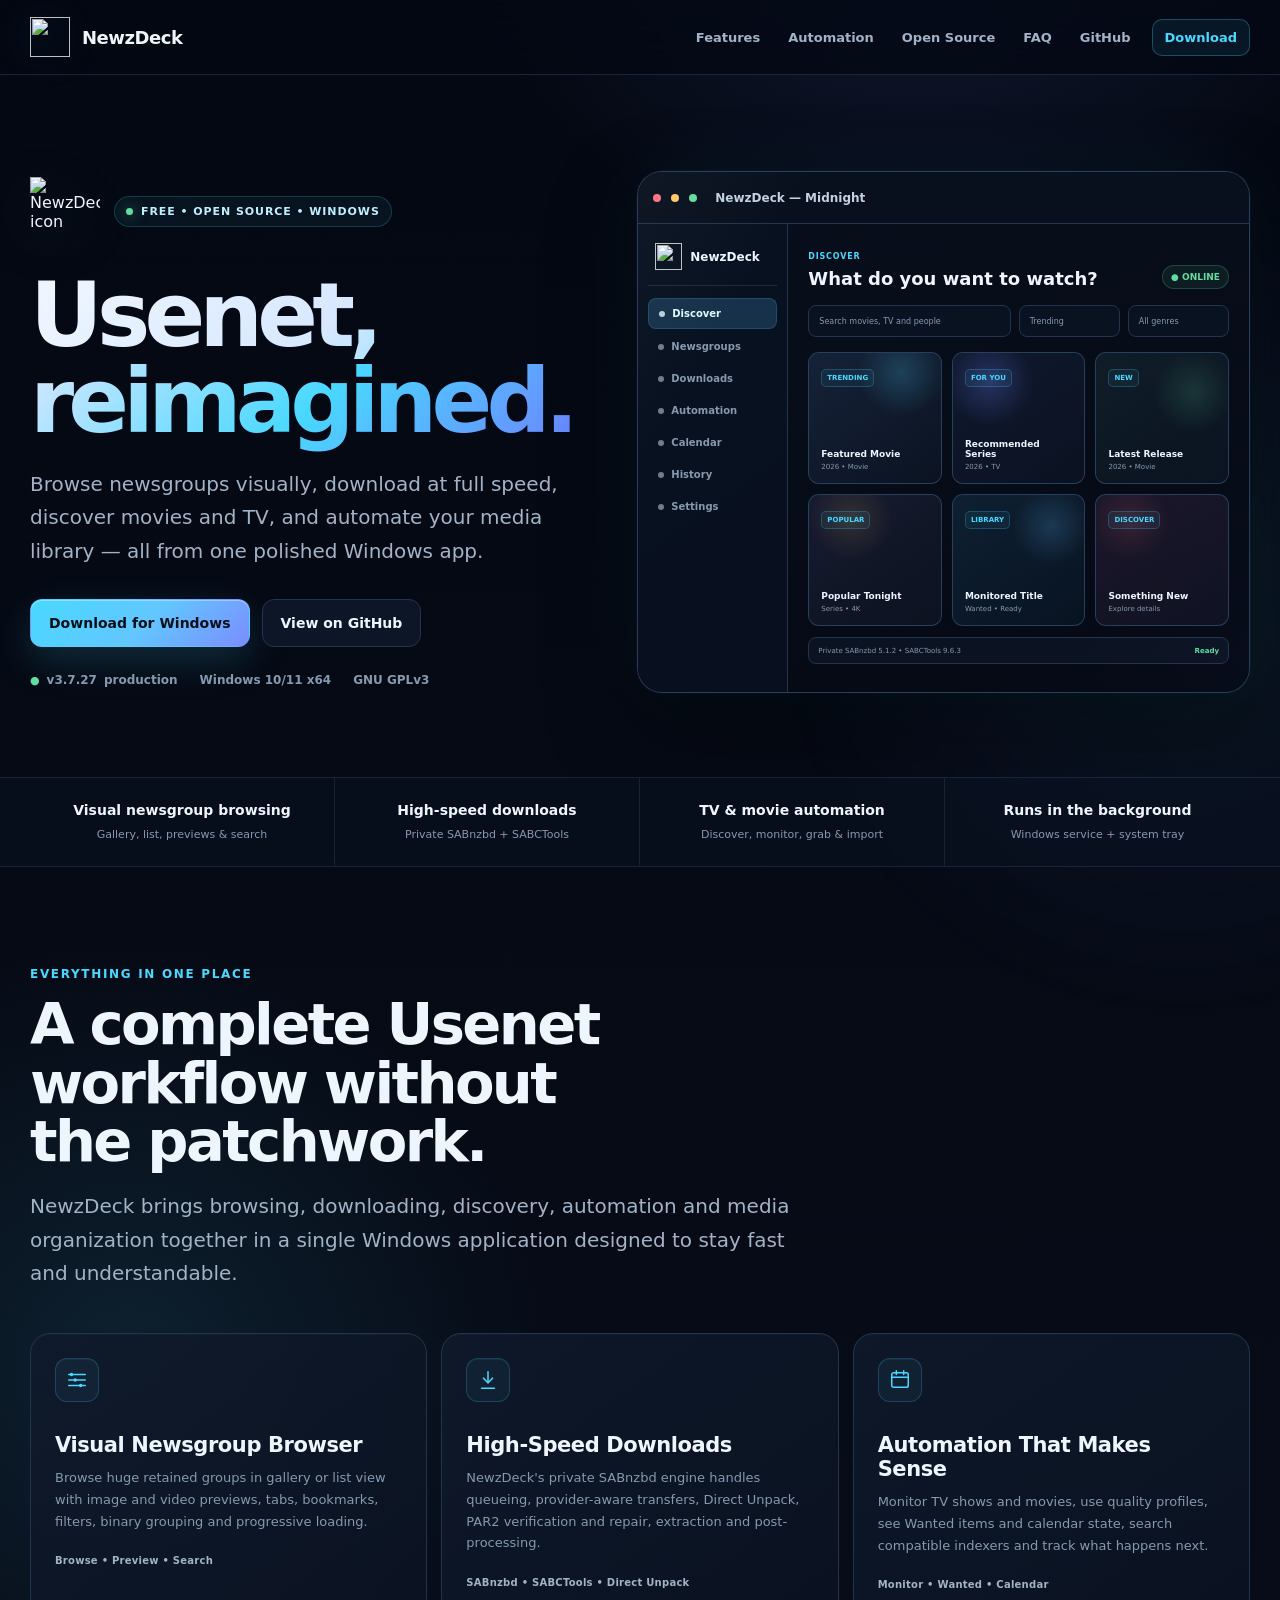
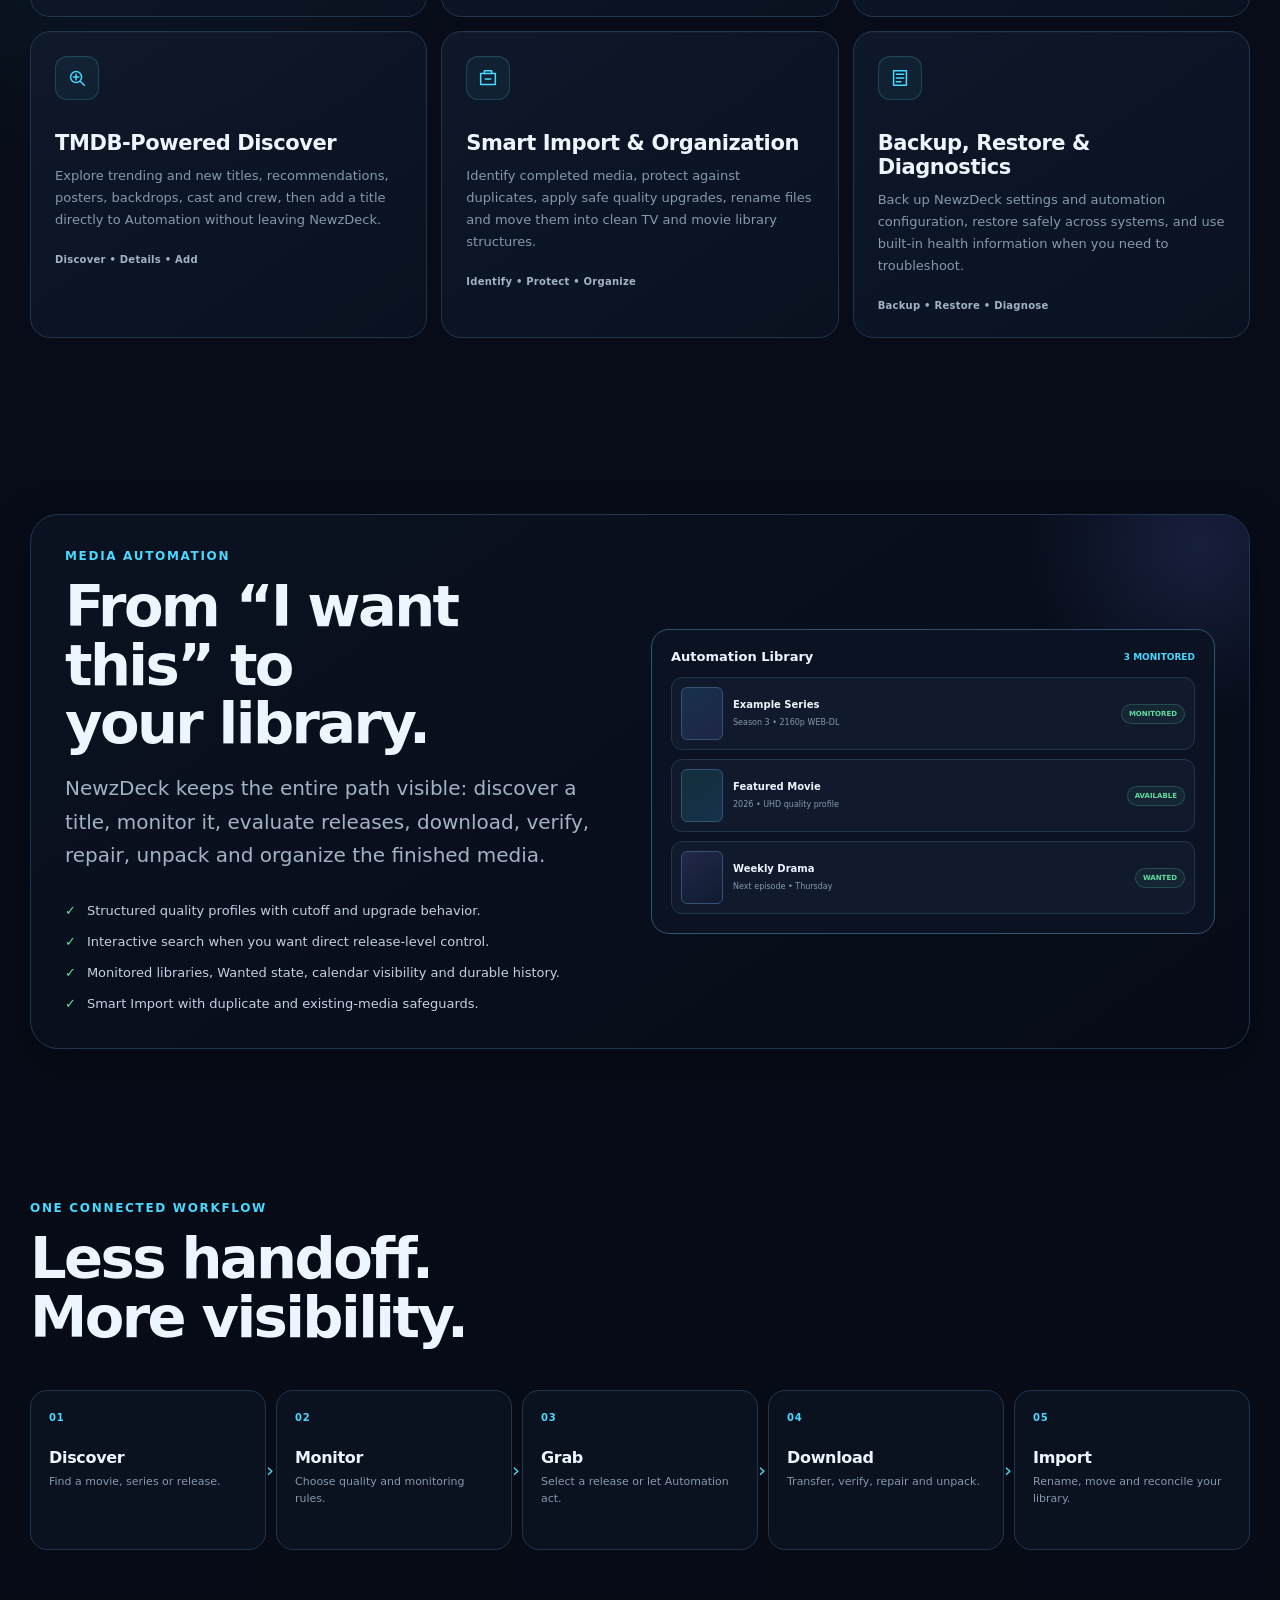
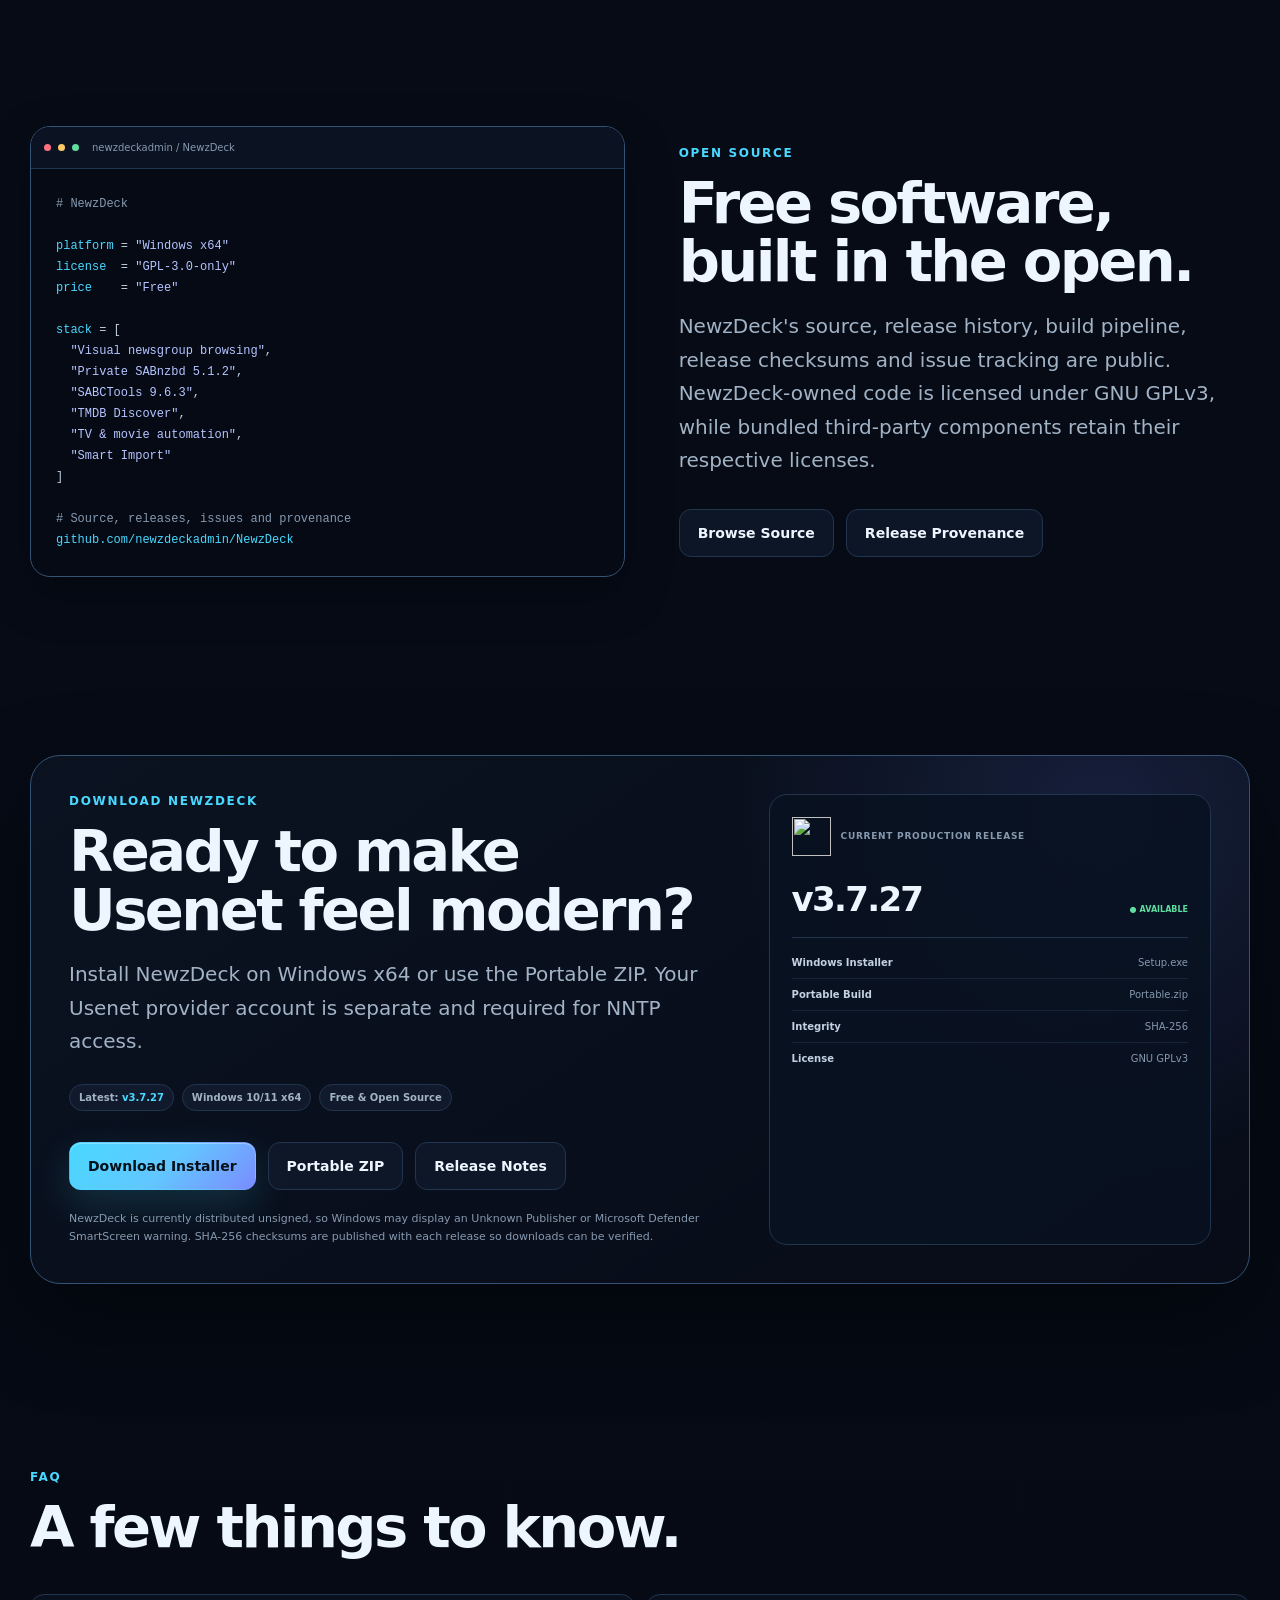
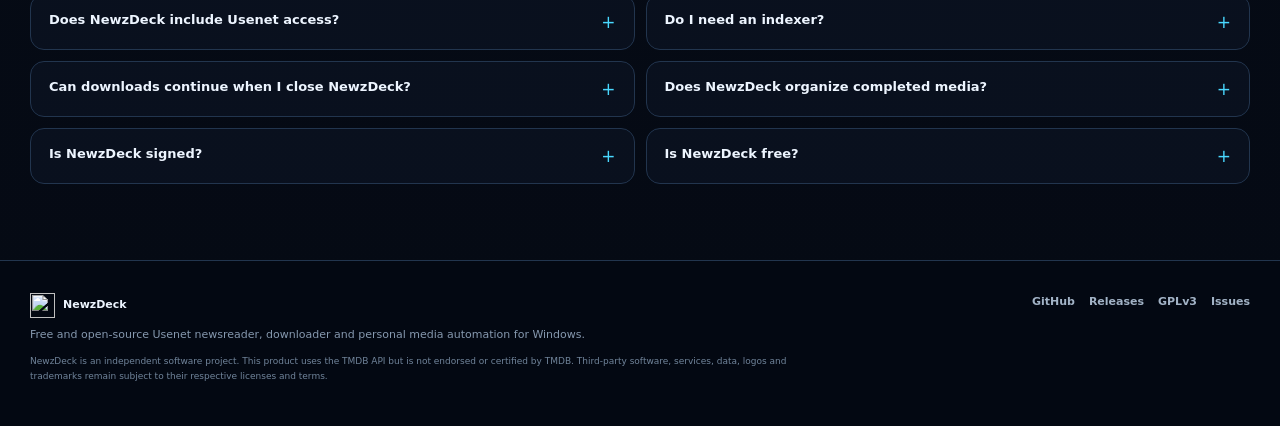
==== index.html @ b41715ae "Release NewzDeck v3.7.27 - Downloads Live Status Reliability & Responsiveness" ====
<!doctype html>
<html lang="en">
<head>
  <meta charset="utf-8" />
  <meta name="viewport" content="width=device-width, initial-scale=1" />
  <meta name="description" content="NewzDeck is a modern, free and open-source Windows Usenet newsreader, downloader and personal media automation app." />
  <meta name="theme-color" content="#070c18" />
  <meta property="og:title" content="NewzDeck — Usenet, Reimagined" />
  <meta property="og:description" content="Browse, download, discover and automate from one polished Windows app." />
  <meta property="og:type" content="website" />
  <meta property="og:url" content="https://www.newzdeck.com/" />
  <meta property="og:image" content="https://www.newzdeck.com/assets/NewzDeck.png" />
  <meta name="twitter:card" content="summary" />
  <link rel="icon" href="https://raw.githubusercontent.com/newzdeckadmin/NewzDeck/main/assets/NewzDeck.png" type="image/png" />
  <link rel="apple-touch-icon" href="https://raw.githubusercontent.com/newzdeckadmin/NewzDeck/main/assets/NewzDeck.png" />
  <title>NewzDeck — Usenet, Reimagined</title>

  <script type="application/ld+json">
  {
    "@context": "https://schema.org",
    "@type": "SoftwareApplication",
    "name": "NewzDeck",
    "applicationCategory": "MultimediaApplication",
    "operatingSystem": "Windows 10, Windows 11",
    "description": "Free and open-source Windows Usenet newsreader, downloader and personal media automation application.",
    "url": "https://www.newzdeck.com/",
    "downloadUrl": "https://github.com/newzdeckadmin/NewzDeck/releases/latest",
    "license": "https://github.com/newzdeckadmin/NewzDeck/blob/main/LICENSE",
    "offers": {"@type": "Offer", "price": "0", "priceCurrency": "USD"}
  }
  </script>

  <style>
    :root {
      /* Exact NewzDeck Midnight theme tokens */
      --bg-deep: #040812;
      --bg: #070c18;
      --surface: #0b1322;
      --surface-2: #101a2c;
      --surface-3: #162238;
      --input: #091220;
      --hover: #13253a;
      --active: #17314b;
      --border: #22354e;
      --border-strong: #345273;
      --text: #edf5ff;
      --text-2: #c3d1e2;
      --muted: #8699af;
      --muted-2: #a2b3c6;
      --accent: #49d8ff;
      --accent-2: #6d83ff;
      --accent-contrast: #04101a;
      --success: #60dda0;
      --warning: #ffc967;
      --danger: #ff7180;
      --info: #61b9ff;
      --overlay: #020611;
      --shadow: #000;
      --highlight: #fff;
      --max: 1220px;
      --radius-xl: 28px;
      --radius-lg: 20px;
      --radius-md: 14px;
      --shadow-lg: 0 34px 90px rgba(0,0,0,.42);
      --shadow-md: 0 18px 48px rgba(0,0,0,.28);
    }

    * { box-sizing: border-box; }
    html { scroll-behavior: smooth; color-scheme: dark; }
    body {
      margin: 0;
      min-height: 100vh;
      overflow-x: hidden;
      font-family: Inter, ui-sans-serif, system-ui, -apple-system, BlinkMacSystemFont, "Segoe UI", sans-serif;
      color: var(--text);
      background:
        radial-gradient(circle at 72% -4%, rgba(109,131,255,.18), transparent 31rem),
        radial-gradient(circle at 10% 26%, rgba(73,216,255,.10), transparent 26rem),
        linear-gradient(180deg, var(--bg-deep) 0%, var(--bg) 32%, #050a14 100%);
    }
    body::before {
      content: "";
      position: fixed;
      inset: 0;
      pointer-events: none;
      z-index: -2;
      opacity: .32;
      background-image:
        linear-gradient(rgba(109,131,255,.035) 1px, transparent 1px),
        linear-gradient(90deg, rgba(73,216,255,.03) 1px, transparent 1px);
      background-size: 64px 64px;
      mask-image: linear-gradient(to bottom, #000 0%, rgba(0,0,0,.8) 40%, transparent 92%);
    }
    body::after {
      content: "";
      position: fixed;
      width: 52rem;
      height: 52rem;
      right: -20rem;
      top: 12rem;
      border-radius: 50%;
      pointer-events: none;
      z-index: -1;
      background: radial-gradient(circle, rgba(73,216,255,.07), rgba(109,131,255,.03) 44%, transparent 70%);
      filter: blur(10px);
    }

    a { color: inherit; }
    button, a { -webkit-tap-highlight-color: transparent; }
    img { max-width: 100%; }
    .wrap { width: min(var(--max), calc(100% - 40px)); margin-inline: auto; }
    .muted { color: var(--muted); }
    .accent { color: var(--accent); }
    .section { padding: 100px 0; position: relative; }
    .section.compact { padding: 76px 0; }
    .section-kicker {
      color: var(--accent);
      font-size: 12px;
      font-weight: 900;
      letter-spacing: .14em;
      text-transform: uppercase;
      margin-bottom: 15px;
    }
    h1, h2, h3, p { margin-top: 0; }
    h1 {
      margin-bottom: 24px;
      font-size: clamp(52px, 7vw, 90px);
      line-height: .96;
      letter-spacing: -.065em;
      font-weight: 900;
      text-wrap: balance;
    }
    h2 {
      margin-bottom: 18px;
      max-width: 790px;
      font-size: clamp(34px, 4.5vw, 58px);
      line-height: 1.02;
      letter-spacing: -.045em;
      font-weight: 850;
      text-wrap: balance;
    }
    h3 { font-size: 21px; letter-spacing: -.02em; margin-bottom: 10px; }
    p { color: var(--text-2); line-height: 1.72; }
    .lead {
      max-width: 760px;
      color: var(--muted-2);
      font-size: clamp(17px, 2vw, 20px);
      line-height: 1.68;
    }

    .site-header {
      position: sticky;
      top: 0;
      z-index: 100;
      border-bottom: 1px solid rgba(52,82,115,.42);
      background: rgba(4,8,18,.78);
      backdrop-filter: blur(20px) saturate(135%);
    }
    .nav {
      height: 74px;
      display: flex;
      align-items: center;
      justify-content: space-between;
      gap: 22px;
    }
    .brand {
      display: inline-flex;
      align-items: center;
      gap: 12px;
      text-decoration: none;
      font-size: 18px;
      font-weight: 850;
      letter-spacing: -.025em;
    }
    .brand img {
      width: 40px;
      height: 40px;
      object-fit: contain;
      filter: drop-shadow(0 7px 18px rgba(73,216,255,.18));
    }
    .nav-links { display: flex; align-items: center; gap: 4px; }
    .nav-links a {
      color: var(--muted-2);
      text-decoration: none;
      font-size: 13px;
      font-weight: 720;
      padding: 10px 12px;
      border-radius: 10px;
      transition: .18s ease;
    }
    .nav-links a:hover { color: var(--text); background: var(--surface-2); }
    .nav-links .nav-cta {
      margin-left: 5px;
      color: var(--accent) !important;
      border: 1px solid rgba(73,216,255,.28);
      background: rgba(73,216,255,.07);
    }
    .nav-links .nav-cta:hover { background: rgba(73,216,255,.12); border-color: rgba(73,216,255,.46); }
    .menu-btn {
      display: none;
      width: 42px;
      height: 42px;
      border-radius: 11px;
      border: 1px solid var(--border);
      background: var(--surface);
      color: var(--text);
      font-size: 20px;
      cursor: pointer;
    }

    .hero { padding: 96px 0 84px; position: relative; overflow: hidden; }
    .hero-grid {
      display: grid;
      grid-template-columns: .94fr 1.06fr;
      gap: 64px;
      align-items: center;
    }
    .hero-copy { max-width: 650px; }
    .hero-brand-line {
      display: flex;
      align-items: center;
      gap: 14px;
      margin-bottom: 25px;
    }
    .hero-icon {
      width: 70px;
      height: 70px;
      object-fit: contain;
      filter: drop-shadow(0 16px 30px rgba(73,216,255,.18));
    }
    .eyebrow {
      display: inline-flex;
      align-items: center;
      gap: 8px;
      width: fit-content;
      padding: 8px 11px;
      border-radius: 999px;
      border: 1px solid rgba(73,216,255,.20);
      color: #bfefff;
      background: rgba(73,216,255,.055);
      font-size: 11px;
      font-weight: 900;
      letter-spacing: .085em;
      text-transform: uppercase;
    }
    .eyebrow i {
      width: 7px;
      height: 7px;
      border-radius: 50%;
      background: var(--success);
      box-shadow: 0 0 15px rgba(96,221,160,.75);
    }
    .gradient-text {
      background: linear-gradient(135deg, var(--text) 5%, #d8e8ff 36%, var(--accent) 69%, var(--accent-2) 100%);
      -webkit-background-clip: text;
      background-clip: text;
      color: transparent;
    }
    .hero .lead { max-width: 610px; }
    .hero-actions, .download-actions {
      display: flex;
      flex-wrap: wrap;
      gap: 12px;
      margin-top: 31px;
    }
    .btn {
      display: inline-flex;
      align-items: center;
      justify-content: center;
      min-height: 48px;
      padding: 0 18px;
      border-radius: 12px;
      text-decoration: none;
      font-size: 14px;
      font-weight: 800;
      border: 1px solid transparent;
      transition: transform .18s ease, border-color .18s ease, background .18s ease, box-shadow .18s ease;
    }
    .btn:hover { transform: translateY(-2px); }
    .btn-primary {
      color: var(--accent-contrast);
      background: linear-gradient(135deg, var(--accent), #62c7ff 52%, #7b8cff);
      box-shadow: 0 14px 38px rgba(73,216,255,.17), inset 0 1px rgba(255,255,255,.32);
    }
    .btn-primary:hover { box-shadow: 0 17px 44px rgba(73,216,255,.23); }
    .btn-secondary {
      color: var(--text);
      background: rgba(16,26,44,.78);
      border-color: var(--border);
    }
    .btn-secondary:hover { background: var(--hover); border-color: var(--border-strong); }
    .hero-meta {
      display: flex;
      flex-wrap: wrap;
      gap: 10px 22px;
      margin-top: 26px;
      color: var(--muted);
      font-size: 12px;
      font-weight: 700;
    }
    .hero-meta span { display: inline-flex; align-items: center; gap: 7px; }
    .hero-meta b { color: var(--success); font-size: 11px; }

    .app-shell {
      position: relative;
      min-height: 520px;
      border: 1px solid rgba(52,82,115,.72);
      border-radius: 25px;
      background: linear-gradient(145deg, rgba(11,19,34,.96), rgba(7,12,24,.97));
      box-shadow: var(--shadow-lg), 0 0 0 1px rgba(109,131,255,.04), 0 0 80px rgba(73,216,255,.06);
      overflow: hidden;
      transform: perspective(1100px) rotateY(-3deg) rotateX(1deg);
      transform-origin: 50% 50%;
    }
    .app-shell::after {
      content: "";
      position: absolute;
      inset: 0;
      pointer-events: none;
      background: linear-gradient(120deg, rgba(255,255,255,.035), transparent 22%, transparent 78%, rgba(109,131,255,.025));
    }
    .app-topbar {
      height: 52px;
      display: flex;
      align-items: center;
      gap: 10px;
      padding: 0 15px;
      background: #08101d;
      border-bottom: 1px solid var(--border);
    }
    .app-topbar .dot { width: 8px; height: 8px; border-radius: 50%; background: var(--border-strong); }
    .app-topbar .dot:nth-child(1) { background: var(--danger); }
    .app-topbar .dot:nth-child(2) { background: var(--warning); }
    .app-topbar .dot:nth-child(3) { background: var(--success); }
    .app-topbar .app-title { margin-left: 8px; color: var(--text-2); font-size: 12px; font-weight: 800; }
    .app-layout { display: grid; grid-template-columns: 150px 1fr; min-height: 468px; }
    .app-sidebar { padding: 15px 10px; background: rgba(9,18,32,.88); border-right: 1px solid var(--border); }
    .app-brand-mini { display: flex; align-items: center; gap: 8px; padding: 4px 7px 15px; border-bottom: 1px solid rgba(34,53,78,.72); margin-bottom: 12px; }
    .app-brand-mini img { width: 27px; height: 27px; object-fit: contain; }
    .app-brand-mini b { font-size: 12px; }
    .side-link { padding: 9px 10px; margin: 3px 0; border-radius: 8px; color: var(--muted); font-size: 10px; font-weight: 760; }
    .side-link.active { color: #dff9ff; background: var(--active); border: 1px solid rgba(73,216,255,.17); }
    .side-link i { display: inline-block; width: 6px; height: 6px; border-radius: 50%; margin-right: 7px; background: currentColor; opacity: .8; }
    .app-content { padding: 20px; background: linear-gradient(180deg, rgba(7,12,24,.64), rgba(4,8,18,.52)); }
    .app-heading { display: flex; justify-content: space-between; gap: 16px; align-items: end; margin-bottom: 16px; }
    .app-heading small { color: var(--accent); font-size: 8px; letter-spacing: .1em; text-transform: uppercase; font-weight: 900; }
    .app-heading strong { display: block; font-size: 18px; margin-top: 5px; }
    .app-status { color: var(--success); font-size: 9px; font-weight: 800; padding: 6px 8px; border-radius: 999px; background: rgba(96,221,160,.08); border: 1px solid rgba(96,221,160,.23); }
    .app-toolbar { display: grid; grid-template-columns: 1.4fr .7fr .7fr; gap: 8px; margin-bottom: 15px; }
    .app-field { height: 32px; border-radius: 8px; border: 1px solid var(--border); background: var(--input); color: var(--muted); font-size: 8px; display: flex; align-items: center; padding: 0 10px; }
    .app-cards { display: grid; grid-template-columns: repeat(3, 1fr); gap: 10px; }
    .poster-card { min-height: 132px; padding: 12px; display: flex; flex-direction: column; justify-content: end; border-radius: 11px; border: 1px solid rgba(52,82,115,.67); overflow: hidden; position: relative; background: var(--surface-2); }
    .poster-card::before { content: ""; position: absolute; inset: 0; background: radial-gradient(circle at 70% 15%, rgba(73,216,255,.20), transparent 30%), linear-gradient(145deg, var(--surface-3), var(--surface)); }
    .poster-card:nth-child(2)::before { background: radial-gradient(circle at 28% 22%, rgba(109,131,255,.26), transparent 32%), linear-gradient(145deg, #10182e, #0a1221); }
    .poster-card:nth-child(3)::before { background: radial-gradient(circle at 74% 30%, rgba(96,221,160,.15), transparent 30%), linear-gradient(145deg, #101d29, #0a1320); }
    .poster-card:nth-child(4)::before { background: radial-gradient(circle at 32% 18%, rgba(255,201,103,.13), transparent 30%), linear-gradient(145deg, #171b2f, #0c1220); }
    .poster-card:nth-child(5)::before { background: radial-gradient(circle at 75% 24%, rgba(97,185,255,.19), transparent 28%), linear-gradient(145deg, #0e2032, #081321); }
    .poster-card:nth-child(6)::before { background: radial-gradient(circle at 26% 20%, rgba(255,113,128,.13), transparent 28%), linear-gradient(145deg, #1c172b, #0e1120); }
    .poster-card > * { position: relative; z-index: 1; }
    .poster-card b { font-size: 9px; }
    .poster-card span { color: var(--muted); font-size: 7px; margin-top: 4px; }
    .poster-card .chip { width: fit-content; color: var(--accent); margin-bottom: auto; border: 1px solid rgba(73,216,255,.22); background: rgba(73,216,255,.06); padding: 4px 5px; border-radius: 5px; font-weight: 850; }
    .app-footerbar { margin-top: 11px; height: 27px; display: flex; align-items: center; justify-content: space-between; border-radius: 8px; padding: 0 9px; background: var(--surface); border: 1px solid var(--border); color: var(--muted); font-size: 7px; }
    .app-footerbar strong { color: var(--success); }

    .trust-strip {
      border-top: 1px solid rgba(34,53,78,.62);
      border-bottom: 1px solid rgba(34,53,78,.62);
      background: rgba(11,19,34,.54);
    }
    .trust-grid { display: grid; grid-template-columns: repeat(4, 1fr); }
    .trust-item { padding: 24px 20px; text-align: center; border-right: 1px solid rgba(34,53,78,.55); }
    .trust-item:last-child { border-right: 0; }
    .trust-item strong { display: block; color: var(--text); font-size: 14px; margin-bottom: 5px; }
    .trust-item span { color: var(--muted); font-size: 11px; }

    .feature-grid { display: grid; grid-template-columns: repeat(3, 1fr); gap: 14px; margin-top: 42px; }
    .feature-card {
      min-height: 255px;
      padding: 24px;
      border-radius: var(--radius-lg);
      border: 1px solid var(--border);
      background: linear-gradient(145deg, rgba(16,26,44,.88), rgba(11,19,34,.88));
      box-shadow: inset 0 1px rgba(255,255,255,.025);
      transition: .2s ease;
    }
    .feature-card:hover { transform: translateY(-4px); border-color: var(--border-strong); background: linear-gradient(145deg, rgba(19,37,58,.92), rgba(11,19,34,.92)); }
    .feature-icon {
      width: 44px;
      height: 44px;
      display: grid;
      place-items: center;
      border-radius: 12px;
      margin-bottom: 31px;
      color: var(--accent);
      border: 1px solid rgba(73,216,255,.20);
      background: rgba(73,216,255,.055);
      box-shadow: inset 0 1px rgba(255,255,255,.04);
    }
    .feature-icon svg { width: 22px; height: 22px; fill: none; stroke: currentColor; stroke-width: 1.65; stroke-linecap: round; stroke-linejoin: round; }
    .feature-card p { color: var(--muted); font-size: 13px; line-height: 1.68; margin-bottom: 17px; }
    .mini-tag { color: var(--muted-2); font-size: 10px; font-weight: 800; letter-spacing: .025em; }

    .showcase {
      padding: 34px;
      border-radius: var(--radius-xl);
      border: 1px solid var(--border);
      background: linear-gradient(145deg, rgba(11,19,34,.92), rgba(7,12,24,.92));
      box-shadow: var(--shadow-md);
      overflow: hidden;
      position: relative;
    }
    .showcase::after { content: ""; position: absolute; width: 360px; height: 360px; right: -130px; top: -150px; border-radius: 50%; background: radial-gradient(circle, rgba(109,131,255,.15), transparent 68%); pointer-events: none; }
    .showcase-grid { display: grid; grid-template-columns: 1fr 1.06fr; gap: 54px; align-items: center; position: relative; z-index: 1; }
    .bullet-list { display: grid; gap: 11px; margin-top: 28px; }
    .bullet { display: flex; align-items: flex-start; gap: 11px; color: var(--text-2); font-size: 13px; line-height: 1.55; }
    .bullet b { color: var(--success); }
    .automation-panel { padding: 19px; border-radius: 18px; border: 1px solid var(--border-strong); background: var(--surface); }
    .auto-head { display: flex; justify-content: space-between; align-items: center; gap: 12px; margin-bottom: 13px; }
    .auto-head strong { font-size: 13px; }
    .auto-head span { color: var(--accent); font-size: 9px; font-weight: 800; }
    .library-list { display: grid; gap: 9px; }
    .library-row { display: grid; grid-template-columns: 42px 1fr auto; gap: 10px; align-items: center; padding: 9px; border-radius: 11px; border: 1px solid var(--border); background: var(--surface-2); }
    .library-art { width: 42px; height: 53px; border-radius: 6px; background: linear-gradient(145deg, var(--active), #1f2548); border: 1px solid var(--border-strong); }
    .library-row:nth-child(2) .library-art { background: linear-gradient(145deg, #132e3b, #17314b); }
    .library-row:nth-child(3) .library-art { background: linear-gradient(145deg, #222848, #0f1b31); }
    .library-meta b { font-size: 10px; display: block; }
    .library-meta span { color: var(--muted); font-size: 8px; }
    .status-pill { padding: 5px 7px; border-radius: 999px; border: 1px solid rgba(96,221,160,.22); color: var(--success); background: rgba(96,221,160,.06); font-size: 7px; font-weight: 850; }

    .workflow { display: grid; grid-template-columns: repeat(5, 1fr); gap: 10px; margin-top: 42px; }
    .workflow-step { padding: 21px 18px; min-height: 160px; border-radius: 17px; border: 1px solid var(--border); background: rgba(11,19,34,.82); position: relative; }
    .workflow-step:not(:last-child)::after { content: "›"; position: absolute; right: -9px; top: 50%; transform: translateY(-50%); z-index: 2; color: var(--accent); font-size: 20px; }
    .workflow-num { color: var(--accent); font-size: 10px; font-weight: 900; letter-spacing: .08em; margin-bottom: 25px; }
    .workflow-step h3 { font-size: 16px; margin-bottom: 6px; }
    .workflow-step p { color: var(--muted); font-size: 11px; line-height: 1.55; margin-bottom: 0; }

    .open-grid { display: grid; grid-template-columns: 1.02fr .98fr; gap: 54px; align-items: center; }
    .code-card { border: 1px solid var(--border-strong); border-radius: 20px; overflow: hidden; background: #050a15; box-shadow: var(--shadow-md); }
    .code-head { height: 42px; padding: 0 13px; display: flex; align-items: center; gap: 7px; border-bottom: 1px solid var(--border); background: var(--surface); color: var(--muted); font-size: 10px; }
    .code-head i { width: 7px; height: 7px; border-radius: 50%; background: var(--border-strong); }
    .code-head i:nth-child(1){background:var(--danger)} .code-head i:nth-child(2){background:var(--warning)} .code-head i:nth-child(3){background:var(--success)}
    .code-head span { margin-left: 6px; }
    pre { margin: 0; padding: 25px; overflow: auto; color: var(--text-2); font: 12px/1.75 ui-monospace, SFMono-Regular, Menlo, Consolas, monospace; }
    .code-k { color: var(--accent); } .code-v { color: #b6c5ff; } .code-c { color: var(--muted); }

    .download-section { padding: 78px 0 110px; }
    .download-card {
      display: grid;
      grid-template-columns: 1.2fr .8fr;
      gap: 36px;
      align-items: stretch;
      padding: 38px;
      border-radius: 30px;
      border: 1px solid var(--border-strong);
      background:
        radial-gradient(circle at 88% 12%, rgba(109,131,255,.14), transparent 23rem),
        linear-gradient(145deg, rgba(11,19,34,.96), rgba(7,12,24,.97));
      box-shadow: var(--shadow-lg);
    }
    .release-line { display: flex; flex-wrap: wrap; gap: 8px; margin-top: 25px; }
    .release-pill { padding: 7px 9px; border-radius: 999px; border: 1px solid var(--border); color: var(--muted-2); background: var(--surface-2); font-size: 10px; font-weight: 750; }
    .release-pill strong { color: var(--accent); }
    .fineprint { max-width: 720px; color: var(--muted); font-size: 11px; line-height: 1.6; margin: 20px 0 0; }
    .release-box { padding: 22px; border-radius: 18px; border: 1px solid var(--border); background: rgba(9,18,32,.88); }
    .release-brand { display: flex; align-items: center; gap: 10px; }
    .release-brand img { width: 39px; height: 39px; object-fit: contain; }
    .release-brand .label { color: var(--muted); font-size: 9px; text-transform: uppercase; letter-spacing: .08em; font-weight: 850; }
    .release-version { display: flex; align-items: end; justify-content: space-between; gap: 12px; padding: 23px 0 18px; border-bottom: 1px solid var(--border); }
    .release-version strong { font-size: 34px; letter-spacing: -.05em; }
    .release-version span { color: var(--success); font-size: 8px; font-weight: 900; padding-bottom: 5px; }
    .release-list { display: grid; margin-top: 9px; }
    .release-row { display: flex; justify-content: space-between; gap: 18px; padding: 10px 0; color: var(--muted); font-size: 10px; border-bottom: 1px solid rgba(34,53,78,.55); }
    .release-row:last-child { border-bottom: 0; }
    .release-row b { color: var(--text-2); }

    .faq-grid { display: grid; grid-template-columns: 1fr 1fr; gap: 11px; margin-top: 36px; }
    details { border: 1px solid var(--border); border-radius: 14px; background: rgba(11,19,34,.82); padding: 17px 18px; }
    summary { cursor: pointer; list-style: none; font-size: 13px; font-weight: 800; color: var(--text); }
    summary::-webkit-details-marker { display: none; }
    summary::after { content: "+"; float: right; color: var(--accent); font-size: 17px; font-weight: 500; }
    details[open] summary::after { content: "−"; }
    details p { margin: 12px 0 0; color: var(--muted); font-size: 12px; line-height: 1.65; }

    footer { padding: 32px 0 42px; border-top: 1px solid var(--border); background: rgba(4,8,18,.68); }
    .footer-grid { display: grid; grid-template-columns: 1fr auto; gap: 36px; align-items: start; color: var(--muted); font-size: 11px; line-height: 1.65; }
    .footer-brand { display: flex; align-items: center; gap: 8px; color: var(--text); font-weight: 850; margin-bottom: 8px; }
    .footer-brand img { width: 25px; height: 25px; object-fit: contain; }
    .tmdb-note { max-width: 770px; margin-top: 10px; color: #71859b; font-size: 9px; }
    .footer-links { display: flex; flex-wrap: wrap; gap: 14px; }
    .footer-links a { color: var(--muted-2); text-decoration: none; font-weight: 700; }
    .footer-links a:hover { color: var(--accent); }

    .reveal { opacity: 0; transform: translateY(18px); transition: opacity .62s ease, transform .62s ease; }
    .reveal.visible { opacity: 1; transform: none; }

    @media (max-width: 980px) {
      .hero-grid, .showcase-grid, .open-grid, .download-card { grid-template-columns: 1fr; }
      .hero { padding-top: 74px; }
      .hero-copy { max-width: 790px; }
      .app-shell { transform: none; max-width: 760px; }
      .feature-grid { grid-template-columns: repeat(2, 1fr); }
      .workflow { grid-template-columns: repeat(2, 1fr); }
      .workflow-step:not(:last-child)::after { display: none; }
      .trust-grid { grid-template-columns: repeat(2, 1fr); }
      .trust-item:nth-child(2) { border-right: 0; }
      .trust-item:nth-child(-n+2) { border-bottom: 1px solid rgba(34,53,78,.55); }
    }
    @media (max-width: 760px) {
      .wrap { width: min(var(--max), calc(100% - 28px)); }
      .section { padding: 78px 0; }
      .nav { height: 68px; }
      .menu-btn { display: grid; place-items: center; }
      .nav-links {
        display: none;
        position: absolute;
        left: 14px;
        right: 14px;
        top: 76px;
        padding: 10px;
        border-radius: 15px;
        border: 1px solid var(--border-strong);
        background: rgba(7,12,24,.98);
        box-shadow: var(--shadow-md);
        flex-direction: column;
        align-items: stretch;
      }
      .nav-links.open { display: flex; }
      .nav-links a { padding: 12px; }
      .nav-links .nav-cta { margin-left: 0; }
      .hero { padding: 64px 0; }
      .hero-grid { gap: 42px; }
      .hero-brand-line { align-items: flex-start; }
      .hero-icon { width: 58px; height: 58px; }
      .app-layout { grid-template-columns: 1fr; }
      .app-sidebar { display: none; }
      .app-cards { grid-template-columns: repeat(2, 1fr); }
      .app-toolbar { grid-template-columns: 1fr 1fr; }
      .app-toolbar .app-field:first-child { grid-column: 1 / -1; }
      .feature-grid, .faq-grid { grid-template-columns: 1fr; }
      .workflow { grid-template-columns: 1fr; }
      .showcase { padding: 25px 20px; }
      .download-card { padding: 26px 20px; }
      .footer-grid { grid-template-columns: 1fr; }
    }
    @media (max-width: 520px) {
      h1 { font-size: clamp(46px, 15vw, 64px); }
      .trust-grid { grid-template-columns: 1fr; }
      .trust-item { border-right: 0; border-bottom: 1px solid rgba(34,53,78,.55); }
      .trust-item:last-child { border-bottom: 0; }
      .app-cards { grid-template-columns: 1fr; }
      .poster-card:nth-child(n+4) { display: none; }
      .hero-actions .btn, .download-actions .btn { width: 100%; }
      .release-version { align-items: flex-start; flex-direction: column; }
    }
    @media (prefers-reduced-motion: reduce) {
      html { scroll-behavior: auto; }
      *, *::before, *::after { animation: none !important; transition-duration: .001ms !important; }
      .reveal { opacity: 1; transform: none; }
    }
  </style>
</head>
<body>
  <header class="site-header">
    <div class="wrap nav">
      <a class="brand" href="#top" aria-label="NewzDeck home"><img src="https://raw.githubusercontent.com/newzdeckadmin/NewzDeck/main/assets/NewzDeck.png" alt="" /><span>NewzDeck</span></a>
      <button class="menu-btn" id="menuBtn" aria-label="Open navigation" aria-expanded="false">☰</button>
      <nav class="nav-links" id="navLinks" aria-label="Primary navigation">
        <a href="#features">Features</a>
        <a href="#automation">Automation</a>
        <a href="#opensource">Open Source</a>
        <a href="#faq">FAQ</a>
        <a href="https://github.com/newzdeckadmin/NewzDeck" target="_blank" rel="noopener">GitHub</a>
        <a class="nav-cta" href="#download">Download</a>
      </nav>
    </div>
  </header>

  <main id="top">
    <section class="hero">
      <div class="wrap hero-grid">
        <div class="hero-copy reveal">
          <div class="hero-brand-line">
            <img class="hero-icon" src="https://raw.githubusercontent.com/newzdeckadmin/NewzDeck/main/assets/NewzDeck.png" alt="NewzDeck icon" />
            <div class="eyebrow"><i></i><span>Free • Open Source • Windows</span></div>
          </div>
          <h1><span class="gradient-text">Usenet, reimagined.</span></h1>
          <p class="lead">Browse newsgroups visually, download at full speed, discover movies and TV, and automate your media library — all from one polished Windows app.</p>
          <div class="hero-actions">
            <a class="btn btn-primary" id="heroInstallerLink" href="https://github.com/newzdeckadmin/NewzDeck/releases/latest">Download for Windows</a>
            <a class="btn btn-secondary" href="https://github.com/newzdeckadmin/NewzDeck" target="_blank" rel="noopener">View on GitHub</a>
          </div>
          <div class="hero-meta">
            <span><b>●</b><strong id="heroVersion">v3.7.27</strong> production</span>
            <span>Windows 10/11 x64</span>
            <span>GNU GPLv3</span>
          </div>
        </div>

        <div class="app-shell reveal" aria-label="Stylized NewzDeck Midnight interface preview">
          <div class="app-topbar"><i class="dot"></i><i class="dot"></i><i class="dot"></i><span class="app-title">NewzDeck — Midnight</span></div>
          <div class="app-layout">
            <aside class="app-sidebar">
              <div class="app-brand-mini"><img src="https://raw.githubusercontent.com/newzdeckadmin/NewzDeck/main/assets/NewzDeck.png" alt="" /><b>NewzDeck</b></div>
              <div class="side-link active"><i></i>Discover</div>
              <div class="side-link"><i></i>Newsgroups</div>
              <div class="side-link"><i></i>Downloads</div>
              <div class="side-link"><i></i>Automation</div>
              <div class="side-link"><i></i>Calendar</div>
              <div class="side-link"><i></i>History</div>
              <div class="side-link"><i></i>Settings</div>
            </aside>
            <div class="app-content">
              <div class="app-heading"><div><small>Discover</small><strong>What do you want to watch?</strong></div><span class="app-status">● ONLINE</span></div>
              <div class="app-toolbar"><div class="app-field">Search movies, TV and people</div><div class="app-field">Trending</div><div class="app-field">All genres</div></div>
              <div class="app-cards">
                <div class="poster-card"><span class="chip">TRENDING</span><b>Featured Movie</b><span>2026 • Movie</span></div>
                <div class="poster-card"><span class="chip">FOR YOU</span><b>Recommended Series</b><span>2026 • TV</span></div>
                <div class="poster-card"><span class="chip">NEW</span><b>Latest Release</b><span>2026 • Movie</span></div>
                <div class="poster-card"><span class="chip">POPULAR</span><b>Popular Tonight</b><span>Series • 4K</span></div>
                <div class="poster-card"><span class="chip">LIBRARY</span><b>Monitored Title</b><span>Wanted • Ready</span></div>
                <div class="poster-card"><span class="chip">DISCOVER</span><b>Something New</b><span>Explore details</span></div>
              </div>
              <div class="app-footerbar"><span>Private SABnzbd 5.1.2 • SABCTools 9.6.3</span><strong>Ready</strong></div>
            </div>
          </div>
        </div>
      </div>
    </section>

    <section class="trust-strip" aria-label="NewzDeck highlights">
      <div class="wrap trust-grid">
        <div class="trust-item"><strong>Visual newsgroup browsing</strong><span>Gallery, list, previews & search</span></div>
        <div class="trust-item"><strong>High-speed downloads</strong><span>Private SABnzbd + SABCTools</span></div>
        <div class="trust-item"><strong>TV & movie automation</strong><span>Discover, monitor, grab & import</span></div>
        <div class="trust-item"><strong>Runs in the background</strong><span>Windows service + system tray</span></div>
      </div>
    </section>

    <section class="section" id="features">
      <div class="wrap">
        <div class="section-kicker reveal">Everything in one place</div>
        <h2 class="reveal">A complete Usenet workflow without the patchwork.</h2>
        <p class="lead reveal">NewzDeck brings browsing, downloading, discovery, automation and media organization together in a single Windows application designed to stay fast and understandable.</p>
        <div class="feature-grid">
          <article class="feature-card reveal"><div class="feature-icon"><svg viewBox="0 0 24 24"><path d="M3 6h18M3 12h18M3 18h18"/><circle cx="6" cy="6" r="1"/><circle cx="10" cy="12" r="1"/><circle cx="16" cy="18" r="1"/></svg></div><h3>Visual Newsgroup Browser</h3><p>Browse huge retained groups in gallery or list view with image and video previews, tabs, bookmarks, filters, binary grouping and progressive loading.</p><span class="mini-tag">Browse • Preview • Search</span></article>
          <article class="feature-card reveal"><div class="feature-icon"><svg viewBox="0 0 24 24"><path d="M12 3v12"/><path d="m7 10 5 5 5-5"/><path d="M5 21h14"/></svg></div><h3>High-Speed Downloads</h3><p>NewzDeck's private SABnzbd engine handles queueing, provider-aware transfers, Direct Unpack, PAR2 verification and repair, extraction and post-processing.</p><span class="mini-tag">SABnzbd • SABCTools • Direct Unpack</span></article>
          <article class="feature-card reveal"><div class="feature-icon"><svg viewBox="0 0 24 24"><rect x="3" y="4" width="18" height="16" rx="2"/><path d="M8 2v4M16 2v4M3 9h18"/></svg></div><h3>Automation That Makes Sense</h3><p>Monitor TV shows and movies, use quality profiles, see Wanted items and calendar state, search compatible indexers and track what happens next.</p><span class="mini-tag">Monitor • Wanted • Calendar</span></article>
          <article class="feature-card reveal"><div class="feature-icon"><svg viewBox="0 0 24 24"><circle cx="11" cy="11" r="6"/><path d="m16 16 4 4"/><path d="M8 11h6M11 8v6"/></svg></div><h3>TMDB-Powered Discover</h3><p>Explore trending and new titles, recommendations, posters, backdrops, cast and crew, then add a title directly to Automation without leaving NewzDeck.</p><span class="mini-tag">Discover • Details • Add</span></article>
          <article class="feature-card reveal"><div class="feature-icon"><svg viewBox="0 0 24 24"><path d="M4 7h16v12H4z"/><path d="M8 7V4h8v3"/><path d="M9 13h6"/></svg></div><h3>Smart Import & Organization</h3><p>Identify completed media, protect against duplicates, apply safe quality upgrades, rename files and move them into clean TV and movie library structures.</p><span class="mini-tag">Identify • Protect • Organize</span></article>
          <article class="feature-card reveal"><div class="feature-icon"><svg viewBox="0 0 24 24"><path d="M5 4h14v16H5z"/><path d="M8 8h8M8 12h8M8 16h5"/></svg></div><h3>Backup, Restore & Diagnostics</h3><p>Back up NewzDeck settings and automation configuration, restore safely across systems, and use built-in health information when you need to troubleshoot.</p><span class="mini-tag">Backup • Restore • Diagnose</span></article>
        </div>
      </div>
    </section>

    <section class="section compact" id="automation">
      <div class="wrap showcase reveal">
        <div class="showcase-grid">
          <div>
            <div class="section-kicker">Media automation</div>
            <h2>From “I want this” to your library.</h2>
            <p class="lead">NewzDeck keeps the entire path visible: discover a title, monitor it, evaluate releases, download, verify, repair, unpack and organize the finished media.</p>
            <div class="bullet-list">
              <div class="bullet"><b>✓</b><span>Structured quality profiles with cutoff and upgrade behavior.</span></div>
              <div class="bullet"><b>✓</b><span>Interactive search when you want direct release-level control.</span></div>
              <div class="bullet"><b>✓</b><span>Monitored libraries, Wanted state, calendar visibility and durable history.</span></div>
              <div class="bullet"><b>✓</b><span>Smart Import with duplicate and existing-media safeguards.</span></div>
            </div>
          </div>
          <div class="automation-panel">
            <div class="auto-head"><strong>Automation Library</strong><span>3 MONITORED</span></div>
            <div class="library-list">
              <div class="library-row"><div class="library-art"></div><div class="library-meta"><b>Example Series</b><span>Season 3 • 2160p WEB-DL</span></div><span class="status-pill">MONITORED</span></div>
              <div class="library-row"><div class="library-art"></div><div class="library-meta"><b>Featured Movie</b><span>2026 • UHD quality profile</span></div><span class="status-pill">AVAILABLE</span></div>
              <div class="library-row"><div class="library-art"></div><div class="library-meta"><b>Weekly Drama</b><span>Next episode • Thursday</span></div><span class="status-pill">WANTED</span></div>
            </div>
          </div>
        </div>
      </div>
    </section>

    <section class="section compact">
      <div class="wrap">
        <div class="section-kicker reveal">One connected workflow</div>
        <h2 class="reveal">Less handoff. More visibility.</h2>
        <div class="workflow">
          <div class="workflow-step reveal"><div class="workflow-num">01</div><h3>Discover</h3><p>Find a movie, series or release.</p></div>
          <div class="workflow-step reveal"><div class="workflow-num">02</div><h3>Monitor</h3><p>Choose quality and monitoring rules.</p></div>
          <div class="workflow-step reveal"><div class="workflow-num">03</div><h3>Grab</h3><p>Select a release or let Automation act.</p></div>
          <div class="workflow-step reveal"><div class="workflow-num">04</div><h3>Download</h3><p>Transfer, verify, repair and unpack.</p></div>
          <div class="workflow-step reveal"><div class="workflow-num">05</div><h3>Import</h3><p>Rename, move and reconcile your library.</p></div>
        </div>
      </div>
    </section>

    <section class="section" id="opensource">
      <div class="wrap open-grid">
        <div class="code-card reveal" aria-label="NewzDeck open-source project preview">
          <div class="code-head"><i></i><i></i><i></i><span>newzdeckadmin / NewzDeck</span></div>
          <pre><span class="code-c"># NewzDeck</span>

<span class="code-k">platform</span> = <span class="code-v">"Windows x64"</span>
<span class="code-k">license</span>  = <span class="code-v">"GPL-3.0-only"</span>
<span class="code-k">price</span>    = <span class="code-v">"Free"</span>

<span class="code-k">stack</span> = [
  <span class="code-v">"Visual newsgroup browsing"</span>,
  <span class="code-v">"Private SABnzbd 5.1.2"</span>,
  <span class="code-v">"SABCTools 9.6.3"</span>,
  <span class="code-v">"TMDB Discover"</span>,
  <span class="code-v">"TV & movie automation"</span>,
  <span class="code-v">"Smart Import"</span>
]

<span class="code-c"># Source, releases, issues and provenance</span>
<span class="code-k">github.com/newzdeckadmin/NewzDeck</span></pre>
        </div>
        <div class="reveal">
          <div class="section-kicker">Open source</div>
          <h2>Free software, built in the open.</h2>
          <p class="lead">NewzDeck's source, release history, build pipeline, release checksums and issue tracking are public. NewzDeck-owned code is licensed under GNU GPLv3, while bundled third-party components retain their respective licenses.</p>
          <div class="hero-actions">
            <a class="btn btn-secondary" href="https://github.com/newzdeckadmin/NewzDeck" target="_blank" rel="noopener">Browse Source</a>
            <a class="btn btn-secondary" href="https://github.com/newzdeckadmin/NewzDeck/blob/main/docs/SOURCE_RELEASES.md" target="_blank" rel="noopener">Release Provenance</a>
          </div>
        </div>
      </div>
    </section>

    <section class="download-section" id="download">
      <div class="wrap download-card reveal">
        <div>
          <div class="section-kicker">Download NewzDeck</div>
          <h2>Ready to make Usenet feel modern?</h2>
          <p class="lead">Install NewzDeck on Windows x64 or use the Portable ZIP. Your Usenet provider account is separate and required for NNTP access.</p>
          <div class="release-line">
            <span class="release-pill">Latest: <strong id="downloadVersion">v3.7.27</strong></span>
            <span class="release-pill">Windows 10/11 x64</span>
            <span class="release-pill">Free & Open Source</span>
          </div>
          <div class="download-actions">
            <a class="btn btn-primary" id="installerLink" href="https://github.com/newzdeckadmin/NewzDeck/releases/latest">Download Installer</a>
            <a class="btn btn-secondary" id="portableLink" href="https://github.com/newzdeckadmin/NewzDeck/releases/latest">Portable ZIP</a>
            <a class="btn btn-secondary" href="https://github.com/newzdeckadmin/NewzDeck/releases/latest" target="_blank" rel="noopener">Release Notes</a>
          </div>
          <p class="fineprint">NewzDeck is currently distributed unsigned, so Windows may display an Unknown Publisher or Microsoft Defender SmartScreen warning. SHA-256 checksums are published with each release so downloads can be verified.</p>
        </div>
        <aside class="release-box">
          <div class="release-brand"><img src="https://raw.githubusercontent.com/newzdeckadmin/NewzDeck/main/assets/NewzDeck.png" alt="" /><div class="label">Current production release</div></div>
          <div class="release-version"><strong id="releaseVersion">v3.7.27</strong><span>● AVAILABLE</span></div>
          <div class="release-list">
            <div class="release-row"><b>Windows Installer</b><span id="installerSize">Setup.exe</span></div>
            <div class="release-row"><b>Portable Build</b><span id="portableSize">Portable.zip</span></div>
            <div class="release-row"><b>Integrity</b><span>SHA-256</span></div>
            <div class="release-row"><b>License</b><span>GNU GPLv3</span></div>
          </div>
        </aside>
      </div>
    </section>

    <section class="section compact" id="faq">
      <div class="wrap">
        <div class="section-kicker reveal">FAQ</div>
        <h2 class="reveal">A few things to know.</h2>
        <div class="faq-grid">
          <details class="reveal"><summary>Does NewzDeck include Usenet access?</summary><p>No. NewzDeck is a client application. You provide your own Usenet provider account and NNTP server credentials.</p></details>
          <details class="reveal"><summary>Do I need an indexer?</summary><p>Direct newsgroup browsing works with your Usenet provider. Automation and Interactive Search can use a configured Newznab-compatible indexer.</p></details>
          <details class="reveal"><summary>Can downloads continue when I close NewzDeck?</summary><p>Yes. NewzDeck includes a Windows background service and system tray runtime so downloads and automation can continue without the main window staying open.</p></details>
          <details class="reveal"><summary>Does NewzDeck organize completed media?</summary><p>Yes. Smart Import can identify supported TV and movie downloads, protect against duplicates, rename files and move them into configured library folders.</p></details>
          <details class="reveal"><summary>Is NewzDeck signed?</summary><p>Not currently. Windows may show an Unknown Publisher or SmartScreen warning. Release checksums are published on GitHub for verification.</p></details>
          <details class="reveal"><summary>Is NewzDeck free?</summary><p>Yes. NewzDeck is free and open-source software. There is no NewzDeck subscription fee, although your Usenet provider and any third-party indexer may have their own costs.</p></details>
        </div>
      </div>
    </section>
  </main>

  <footer>
    <div class="wrap footer-grid">
      <div>
        <div class="footer-brand"><img src="https://raw.githubusercontent.com/newzdeckadmin/NewzDeck/main/assets/NewzDeck.png" alt="" /><span>NewzDeck</span></div>
        <div>Free and open-source Usenet newsreader, downloader and personal media automation for Windows.</div>
        <div class="tmdb-note">NewzDeck is an independent software project. This product uses the TMDB API but is not endorsed or certified by TMDB. Third-party software, services, data, logos and trademarks remain subject to their respective licenses and terms.</div>
      </div>
      <div class="footer-links">
        <a href="https://github.com/newzdeckadmin/NewzDeck" target="_blank" rel="noopener">GitHub</a>
        <a href="https://github.com/newzdeckadmin/NewzDeck/releases" target="_blank" rel="noopener">Releases</a>
        <a href="https://github.com/newzdeckadmin/NewzDeck/blob/main/LICENSE" target="_blank" rel="noopener">GPLv3</a>
        <a href="https://github.com/newzdeckadmin/NewzDeck/issues" target="_blank" rel="noopener">Issues</a>
      </div>
    </div>
  </footer>

  <script>
    const menuBtn = document.getElementById('menuBtn');
    const navLinks = document.getElementById('navLinks');
    menuBtn?.addEventListener('click', () => {
      const open = navLinks.classList.toggle('open');
      menuBtn.setAttribute('aria-expanded', open ? 'true' : 'false');
      menuBtn.textContent = open ? '×' : '☰';
    });
    navLinks?.querySelectorAll('a').forEach(a => a.addEventListener('click', () => {
      navLinks.classList.remove('open');
      menuBtn?.setAttribute('aria-expanded', 'false');
      if (menuBtn) menuBtn.textContent = '☰';
    }));

    if ('IntersectionObserver' in window && !window.matchMedia('(prefers-reduced-motion: reduce)').matches) {
      const observer = new IntersectionObserver((entries) => {
        entries.forEach(entry => {
          if (entry.isIntersecting) {
            entry.target.classList.add('visible');
            observer.unobserve(entry.target);
          }
        });
      }, { threshold: 0.08, rootMargin: '0px 0px -28px' });
      document.querySelectorAll('.reveal').forEach(el => observer.observe(el));
    } else {
      document.querySelectorAll('.reveal').forEach(el => el.classList.add('visible'));
    }

    const RELEASE_API = 'https://api.github.com/repos/newzdeckadmin/NewzDeck/releases/latest';
    const RELEASE_FALLBACK = 'https://github.com/newzdeckadmin/NewzDeck/releases/latest';
    const humanSize = (bytes) => {
      if (!Number.isFinite(bytes) || bytes <= 0) return '';
      const mb = bytes / (1024 * 1024);
      return `${mb.toFixed(mb >= 10 ? 1 : 2)} MB`;
    };

    fetch(RELEASE_API, { headers: { Accept: 'application/vnd.github+json' } })
      .then(r => r.ok ? r.json() : Promise.reject(new Error('release lookup failed')))
      .then(release => {
        const version = release.tag_name || 'v3.7.27';
        ['heroVersion', 'downloadVersion', 'releaseVersion'].forEach(id => {
          const el = document.getElementById(id);
          if (el) el.textContent = version;
        });
        const assets = Array.isArray(release.assets) ? release.assets : [];
        const installer = assets.find(a => /setup\.exe$/i.test(a.name || ''));
        const portable = assets.find(a => /portable\.zip$/i.test(a.name || ''));
        const installerHref = installer?.browser_download_url || RELEASE_FALLBACK;
        const portableHref = portable?.browser_download_url || RELEASE_FALLBACK;
        ['heroInstallerLink', 'installerLink'].forEach(id => {
          const el = document.getElementById(id);
          if (el) el.href = installerHref;
        });
        const portableLink = document.getElementById('portableLink');
        if (portableLink) portableLink.href = portableHref;
        const installerSize = document.getElementById('installerSize');
        const portableSize = document.getElementById('portableSize');
        if (installerSize) installerSize.textContent = installer ? (humanSize(installer.size) || 'Setup.exe') : 'Setup.exe';
        if (portableSize) portableSize.textContent = portable ? (humanSize(portable.size) || 'Portable.zip') : 'Portable.zip';
      })
      .catch(() => {
        // Static fallbacks remain fully usable when the GitHub API is unavailable.
      });
  </script>
</body>
</html>
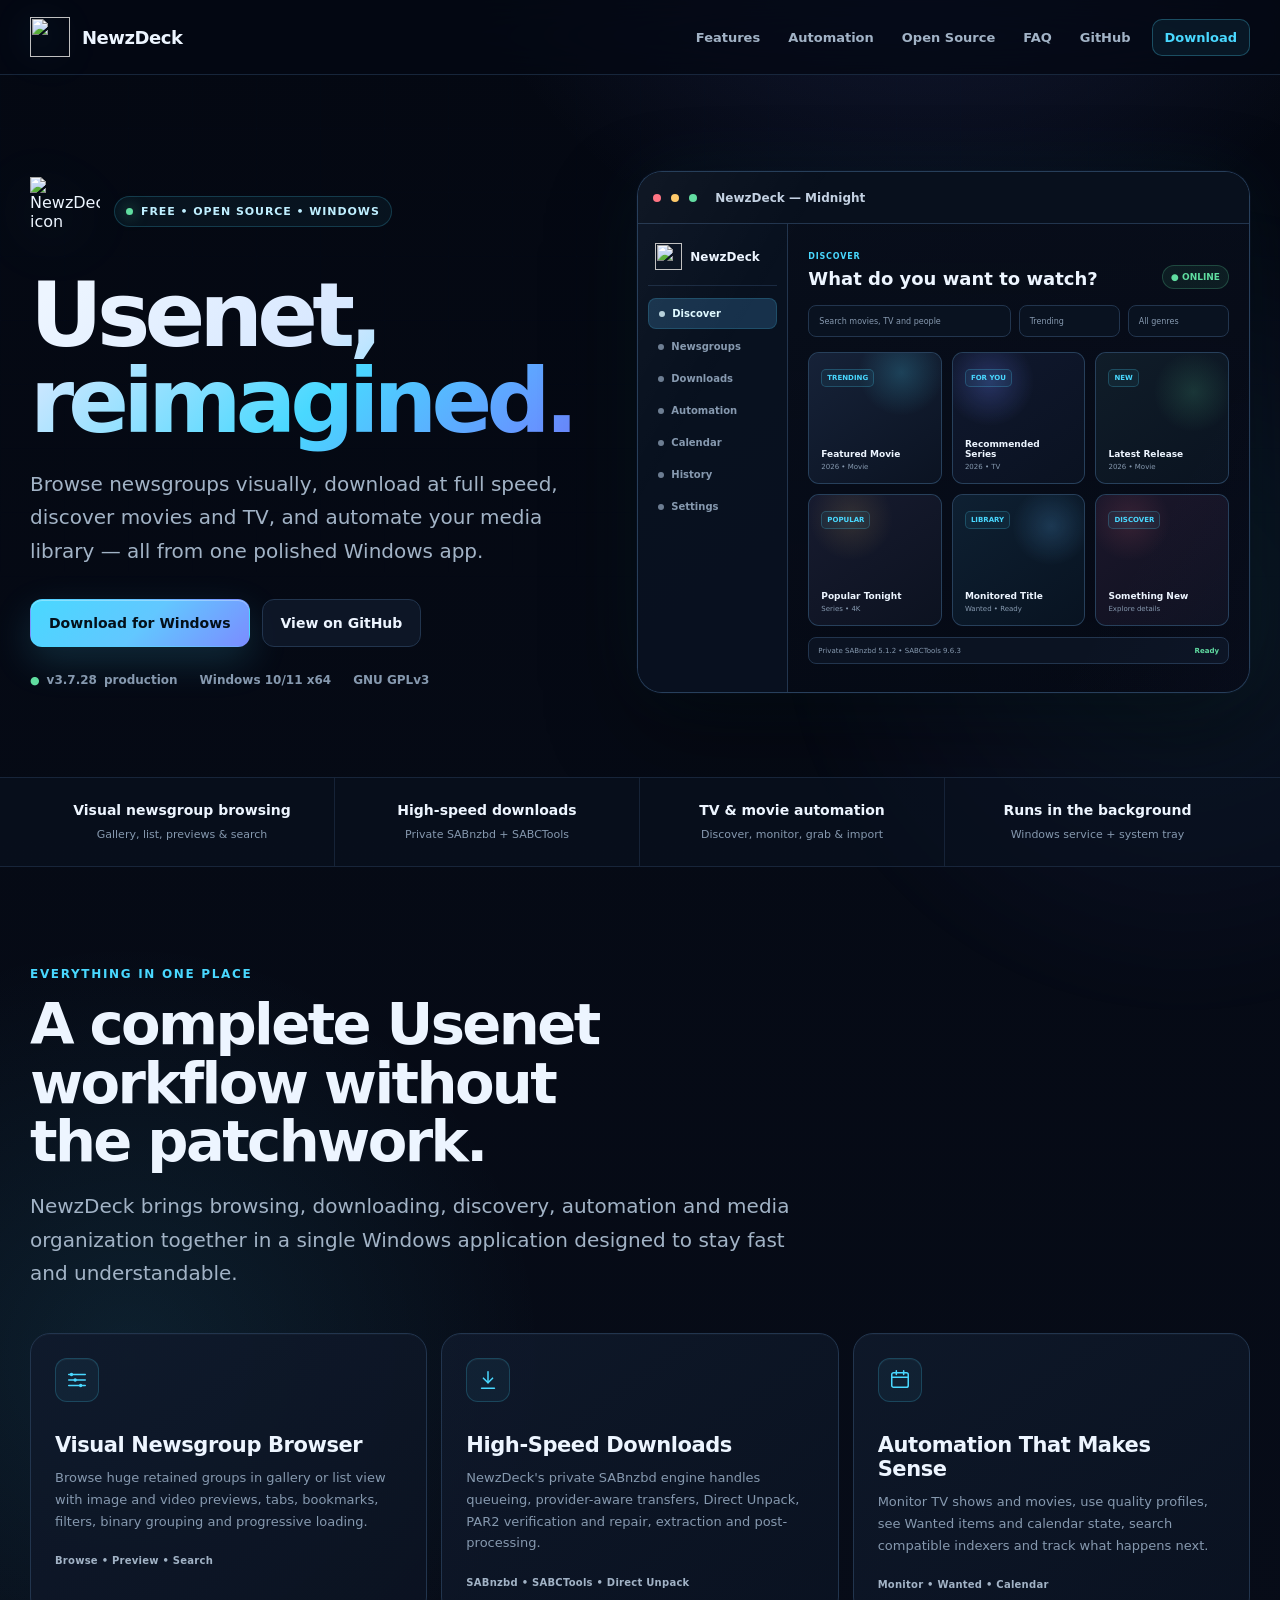
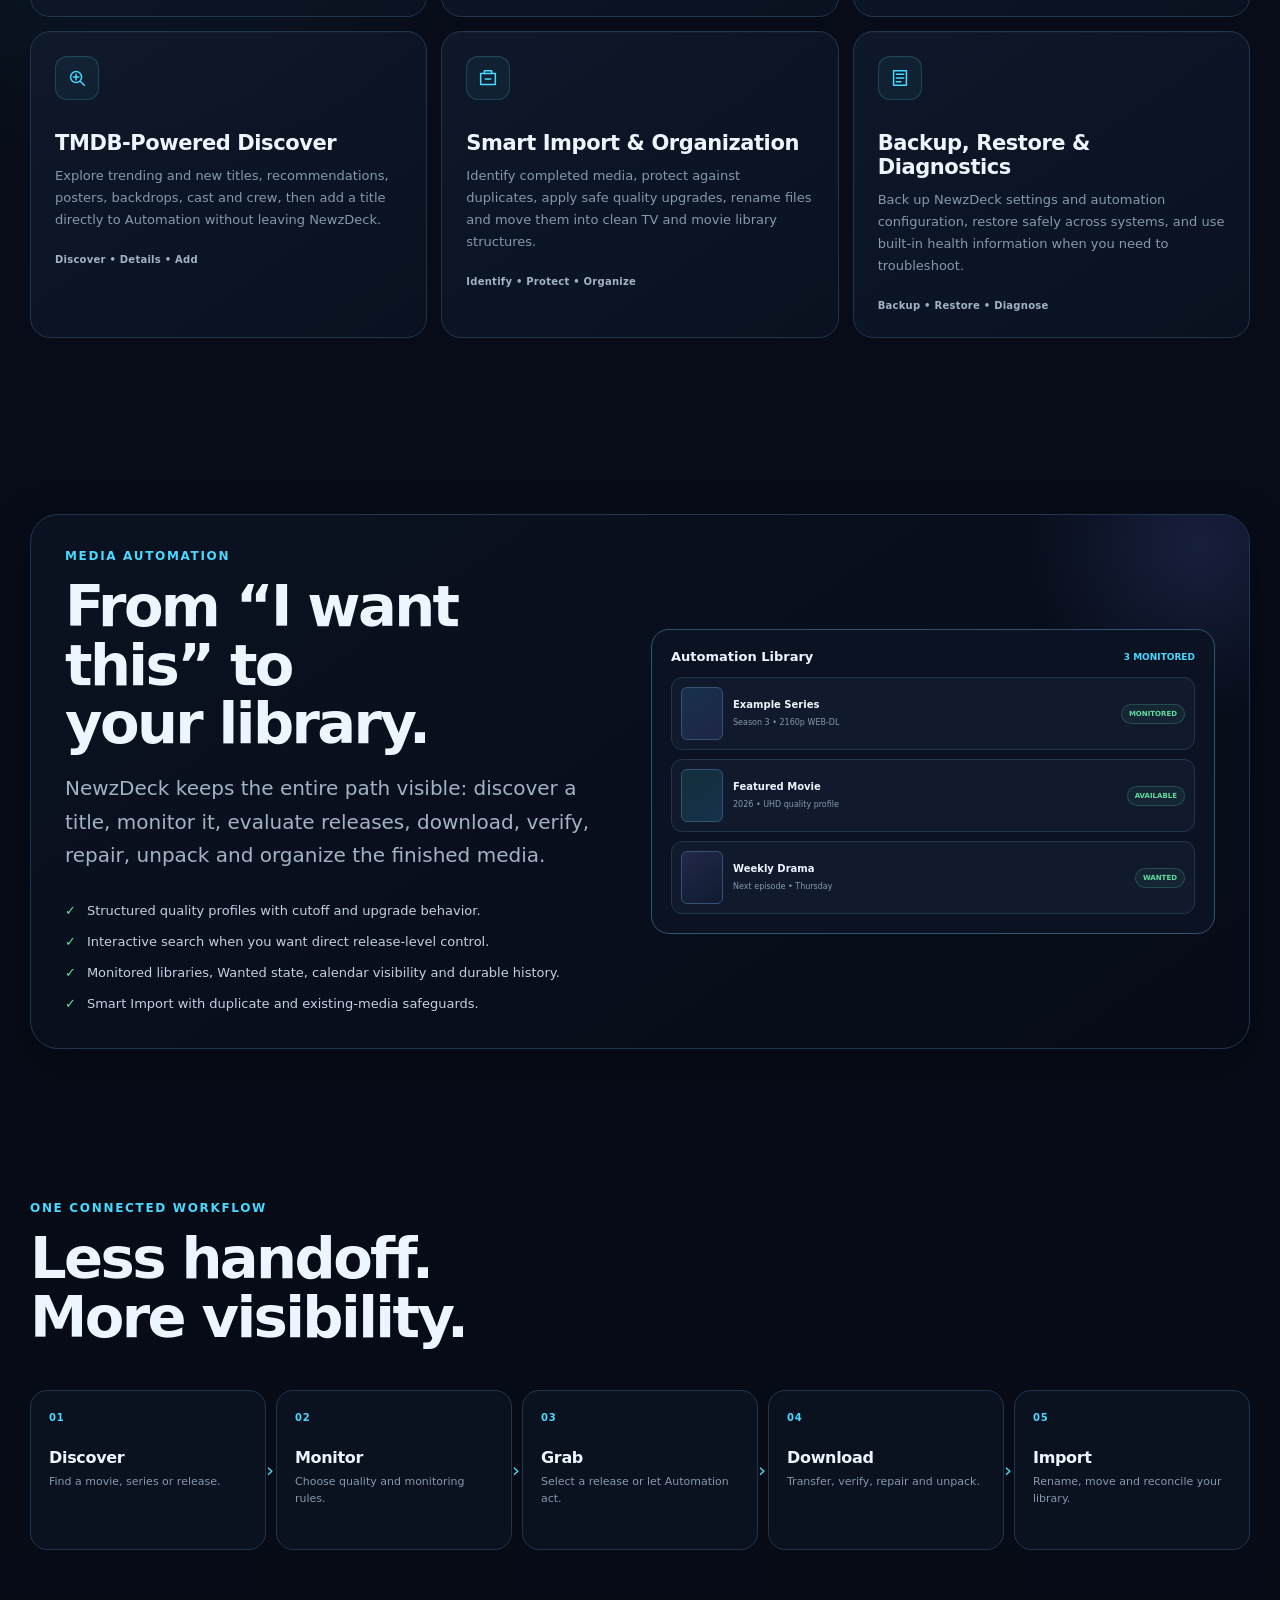
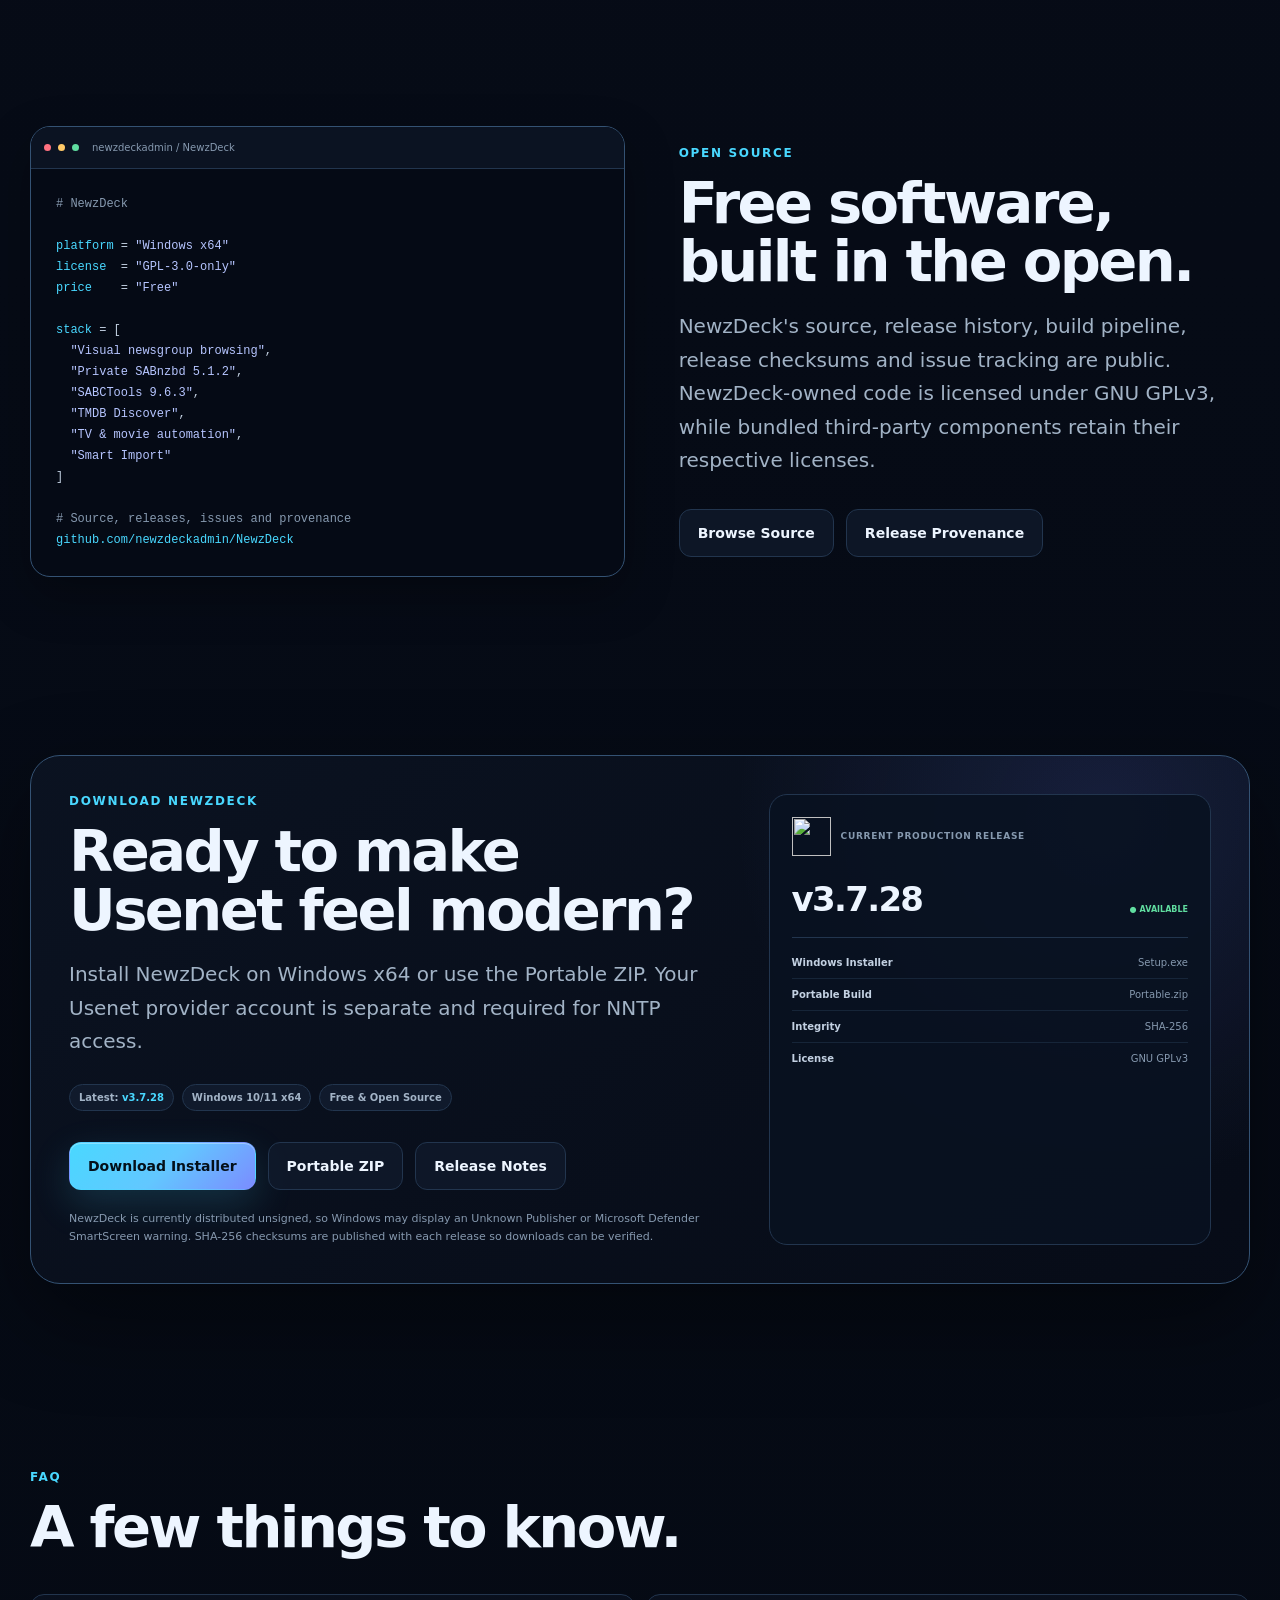
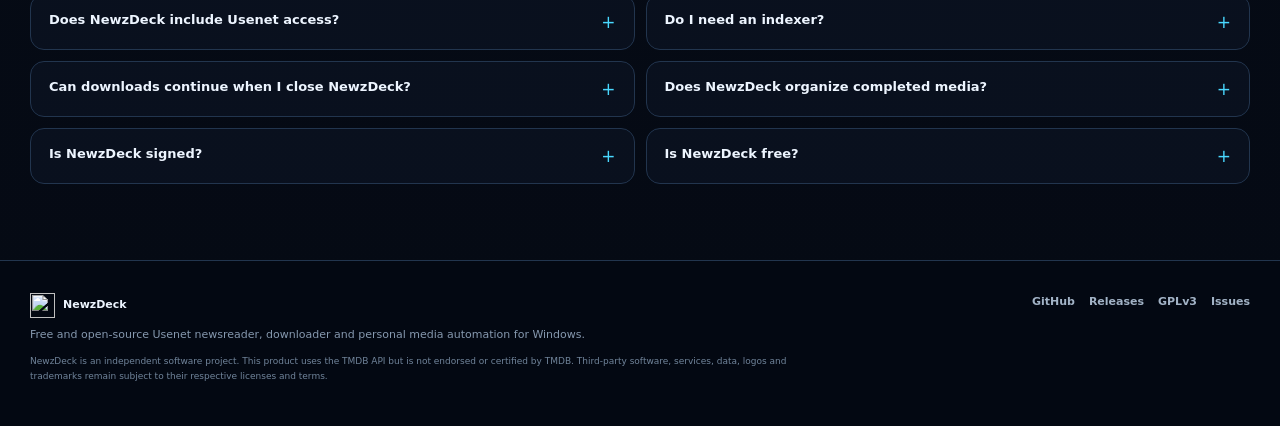
==== commit 648bcc17: "Release NewzDeck v3.7.28 - Windows Release Validation Recovery" ====
--- a/index.html
+++ b/index.html
@@ -591,7 +591,7 @@
             <a class="btn btn-secondary" href="https://github.com/newzdeckadmin/NewzDeck" target="_blank" rel="noopener">View on GitHub</a>
           </div>
           <div class="hero-meta">
-            <span><b>●</b><strong id="heroVersion">v3.7.27</strong> production</span>
+            <span><b>●</b><strong id="heroVersion">v3.7.28</strong> production</span>
             <span>Windows 10/11 x64</span>
             <span>GNU GPLv3</span>
           </div>
@@ -734,7 +734,7 @@
           <h2>Ready to make Usenet feel modern?</h2>
           <p class="lead">Install NewzDeck on Windows x64 or use the Portable ZIP. Your Usenet provider account is separate and required for NNTP access.</p>
           <div class="release-line">
-            <span class="release-pill">Latest: <strong id="downloadVersion">v3.7.27</strong></span>
+            <span class="release-pill">Latest: <strong id="downloadVersion">v3.7.28</strong></span>
             <span class="release-pill">Windows 10/11 x64</span>
             <span class="release-pill">Free & Open Source</span>
           </div>
@@ -747,7 +747,7 @@
         </div>
         <aside class="release-box">
           <div class="release-brand"><img src="https://raw.githubusercontent.com/newzdeckadmin/NewzDeck/main/assets/NewzDeck.png" alt="" /><div class="label">Current production release</div></div>
-          <div class="release-version"><strong id="releaseVersion">v3.7.27</strong><span>● AVAILABLE</span></div>
+          <div class="release-version"><strong id="releaseVersion">v3.7.28</strong><span>● AVAILABLE</span></div>
           <div class="release-list">
             <div class="release-row"><b>Windows Installer</b><span id="installerSize">Setup.exe</span></div>
             <div class="release-row"><b>Portable Build</b><span id="portableSize">Portable.zip</span></div>
@@ -829,7 +829,7 @@
     fetch(RELEASE_API, { headers: { Accept: 'application/vnd.github+json' } })
       .then(r => r.ok ? r.json() : Promise.reject(new Error('release lookup failed')))
       .then(release => {
-        const version = release.tag_name || 'v3.7.27';
+        const version = release.tag_name || 'v3.7.28';
         ['heroVersion', 'downloadVersion', 'releaseVersion'].forEach(id => {
           const el = document.getElementById(id);
           if (el) el.textContent = version;
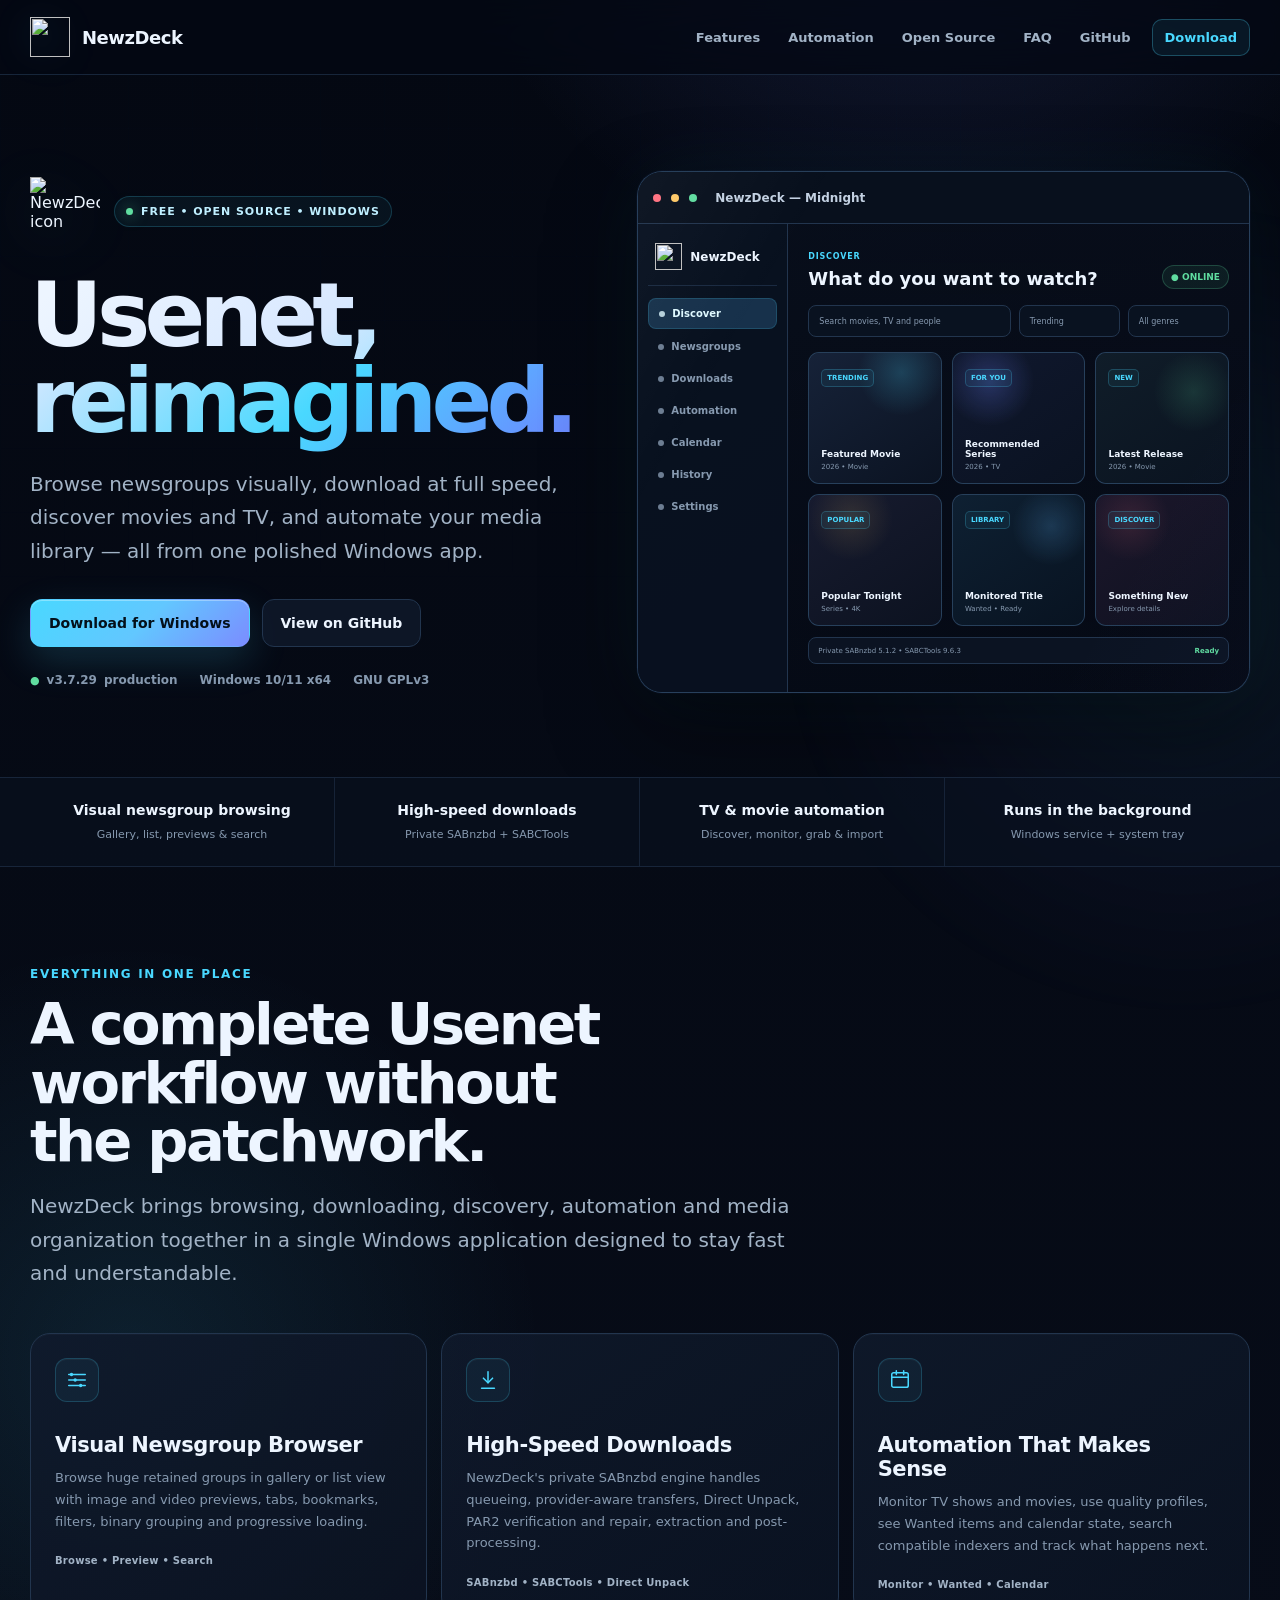
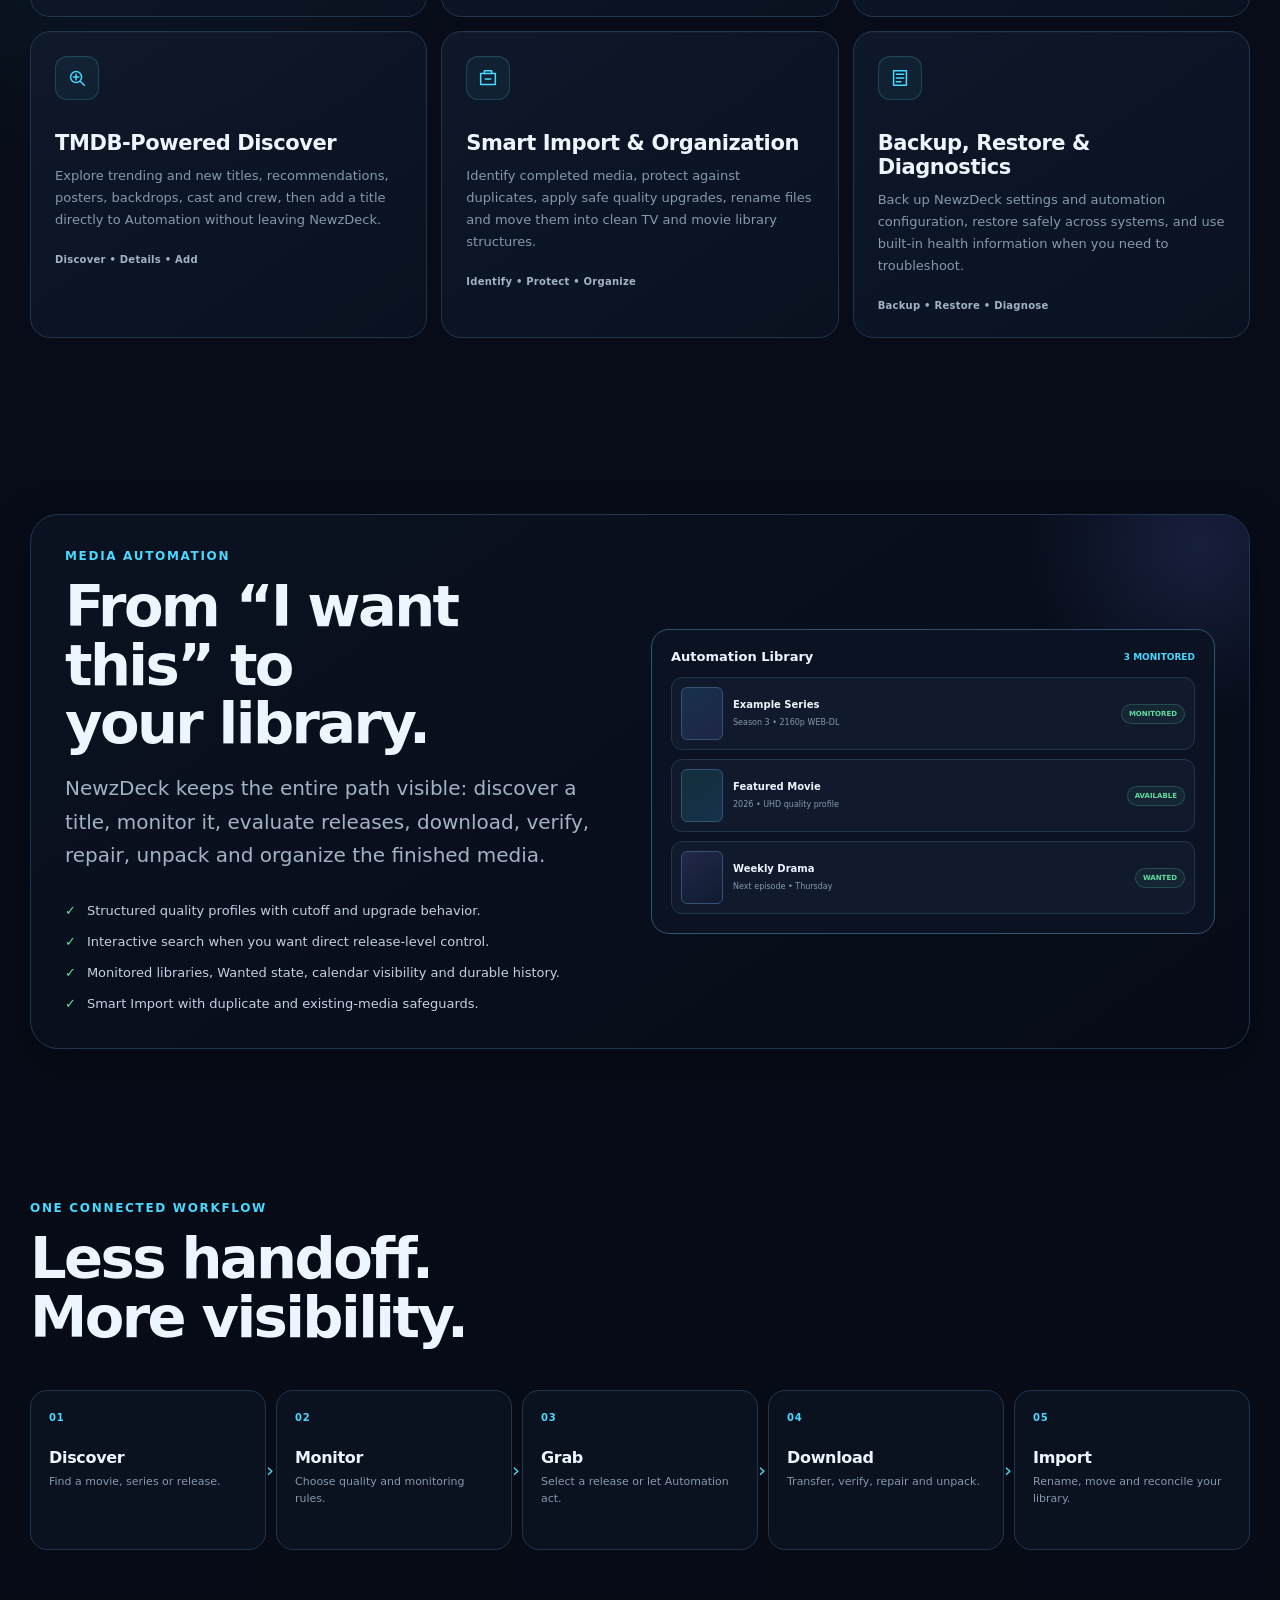
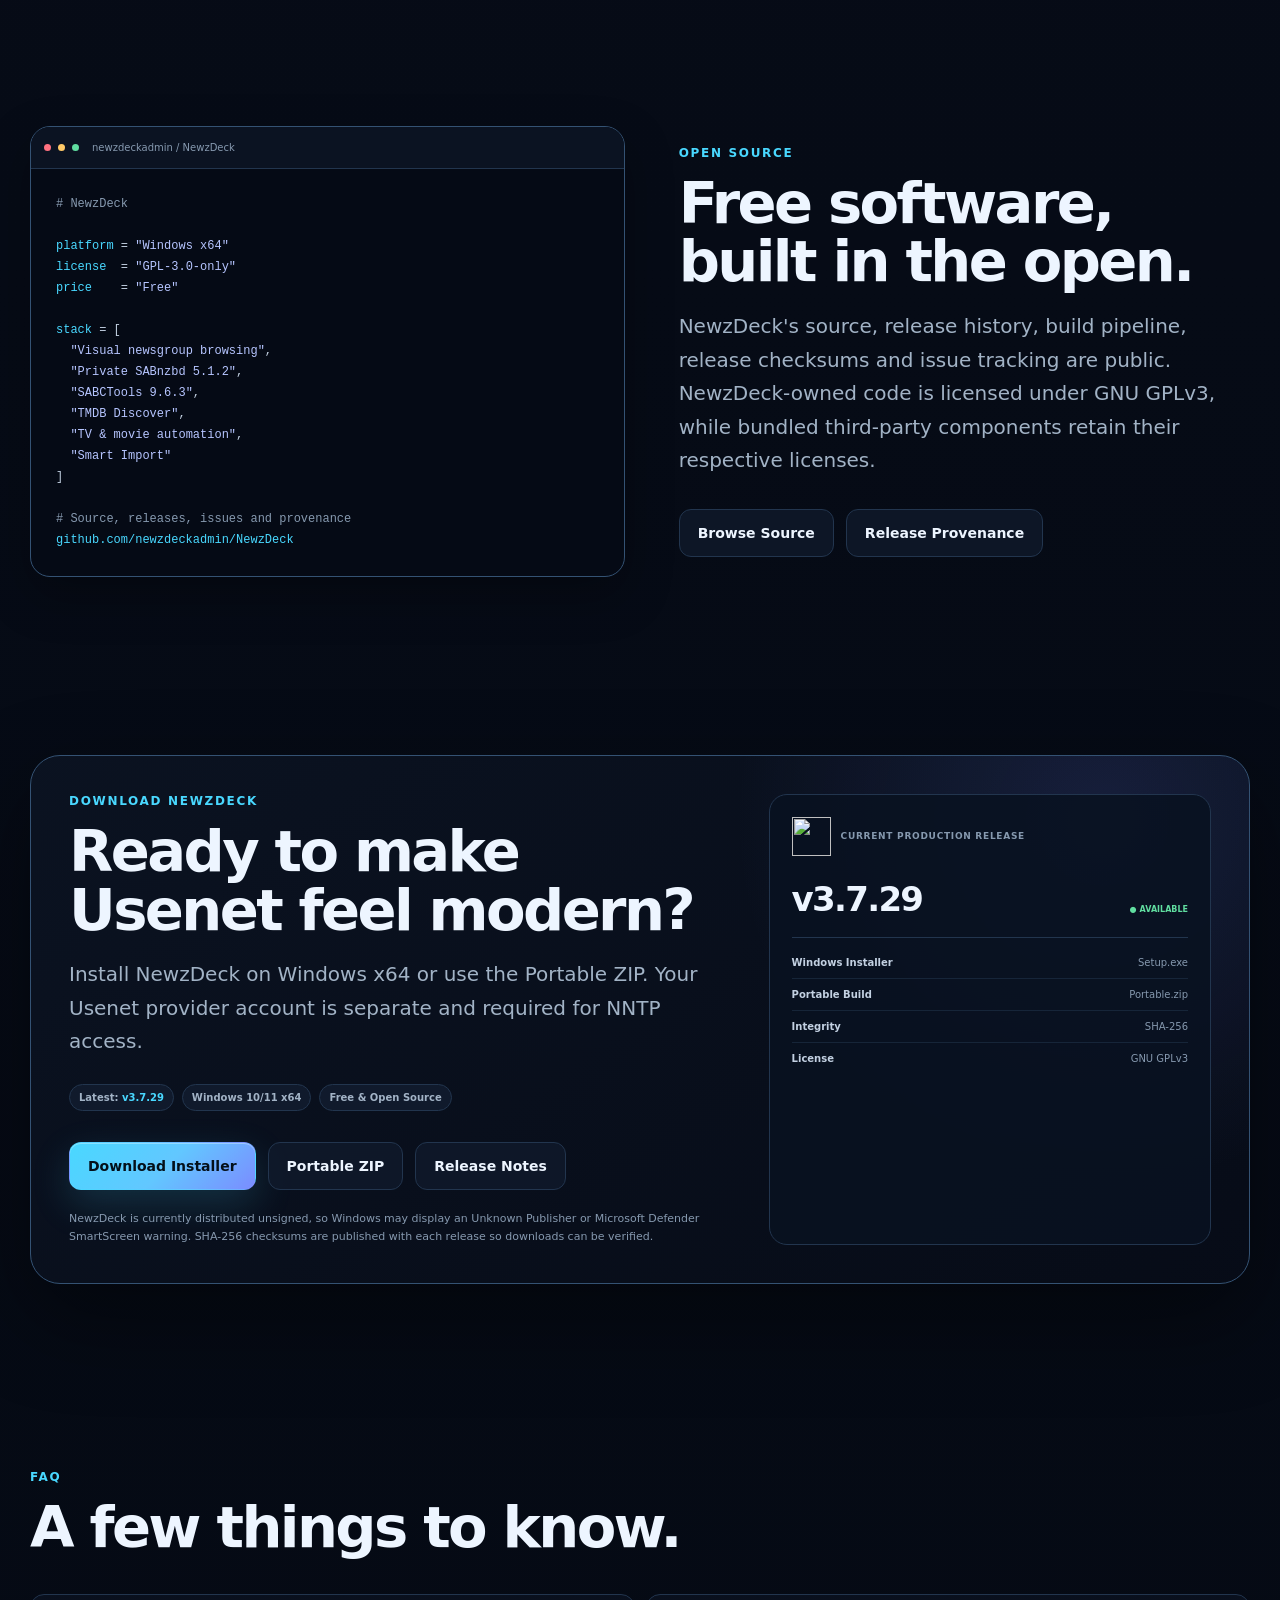
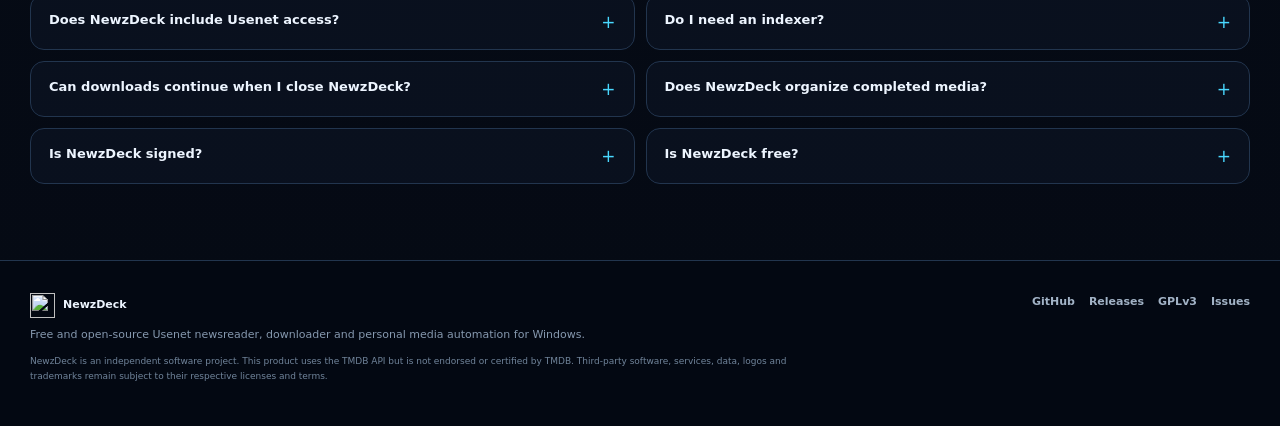
==== commit ecd23fa2: "Release NewzDeck v3.7.29 - Metadata Refresh Reliability & Monitoring Integrity" ====
--- a/index.html
+++ b/index.html
@@ -591,7 +591,7 @@
             <a class="btn btn-secondary" href="https://github.com/newzdeckadmin/NewzDeck" target="_blank" rel="noopener">View on GitHub</a>
           </div>
           <div class="hero-meta">
-            <span><b>●</b><strong id="heroVersion">v3.7.28</strong> production</span>
+            <span><b>●</b><strong id="heroVersion">v3.7.29</strong> production</span>
             <span>Windows 10/11 x64</span>
             <span>GNU GPLv3</span>
           </div>
@@ -734,7 +734,7 @@
           <h2>Ready to make Usenet feel modern?</h2>
           <p class="lead">Install NewzDeck on Windows x64 or use the Portable ZIP. Your Usenet provider account is separate and required for NNTP access.</p>
           <div class="release-line">
-            <span class="release-pill">Latest: <strong id="downloadVersion">v3.7.28</strong></span>
+            <span class="release-pill">Latest: <strong id="downloadVersion">v3.7.29</strong></span>
             <span class="release-pill">Windows 10/11 x64</span>
             <span class="release-pill">Free & Open Source</span>
           </div>
@@ -747,7 +747,7 @@
         </div>
         <aside class="release-box">
           <div class="release-brand"><img src="https://raw.githubusercontent.com/newzdeckadmin/NewzDeck/main/assets/NewzDeck.png" alt="" /><div class="label">Current production release</div></div>
-          <div class="release-version"><strong id="releaseVersion">v3.7.28</strong><span>● AVAILABLE</span></div>
+          <div class="release-version"><strong id="releaseVersion">v3.7.29</strong><span>● AVAILABLE</span></div>
           <div class="release-list">
             <div class="release-row"><b>Windows Installer</b><span id="installerSize">Setup.exe</span></div>
             <div class="release-row"><b>Portable Build</b><span id="portableSize">Portable.zip</span></div>
@@ -829,7 +829,7 @@
     fetch(RELEASE_API, { headers: { Accept: 'application/vnd.github+json' } })
       .then(r => r.ok ? r.json() : Promise.reject(new Error('release lookup failed')))
       .then(release => {
-        const version = release.tag_name || 'v3.7.28';
+        const version = release.tag_name || 'v3.7.29';
         ['heroVersion', 'downloadVersion', 'releaseVersion'].forEach(id => {
           const el = document.getElementById(id);
           if (el) el.textContent = version;
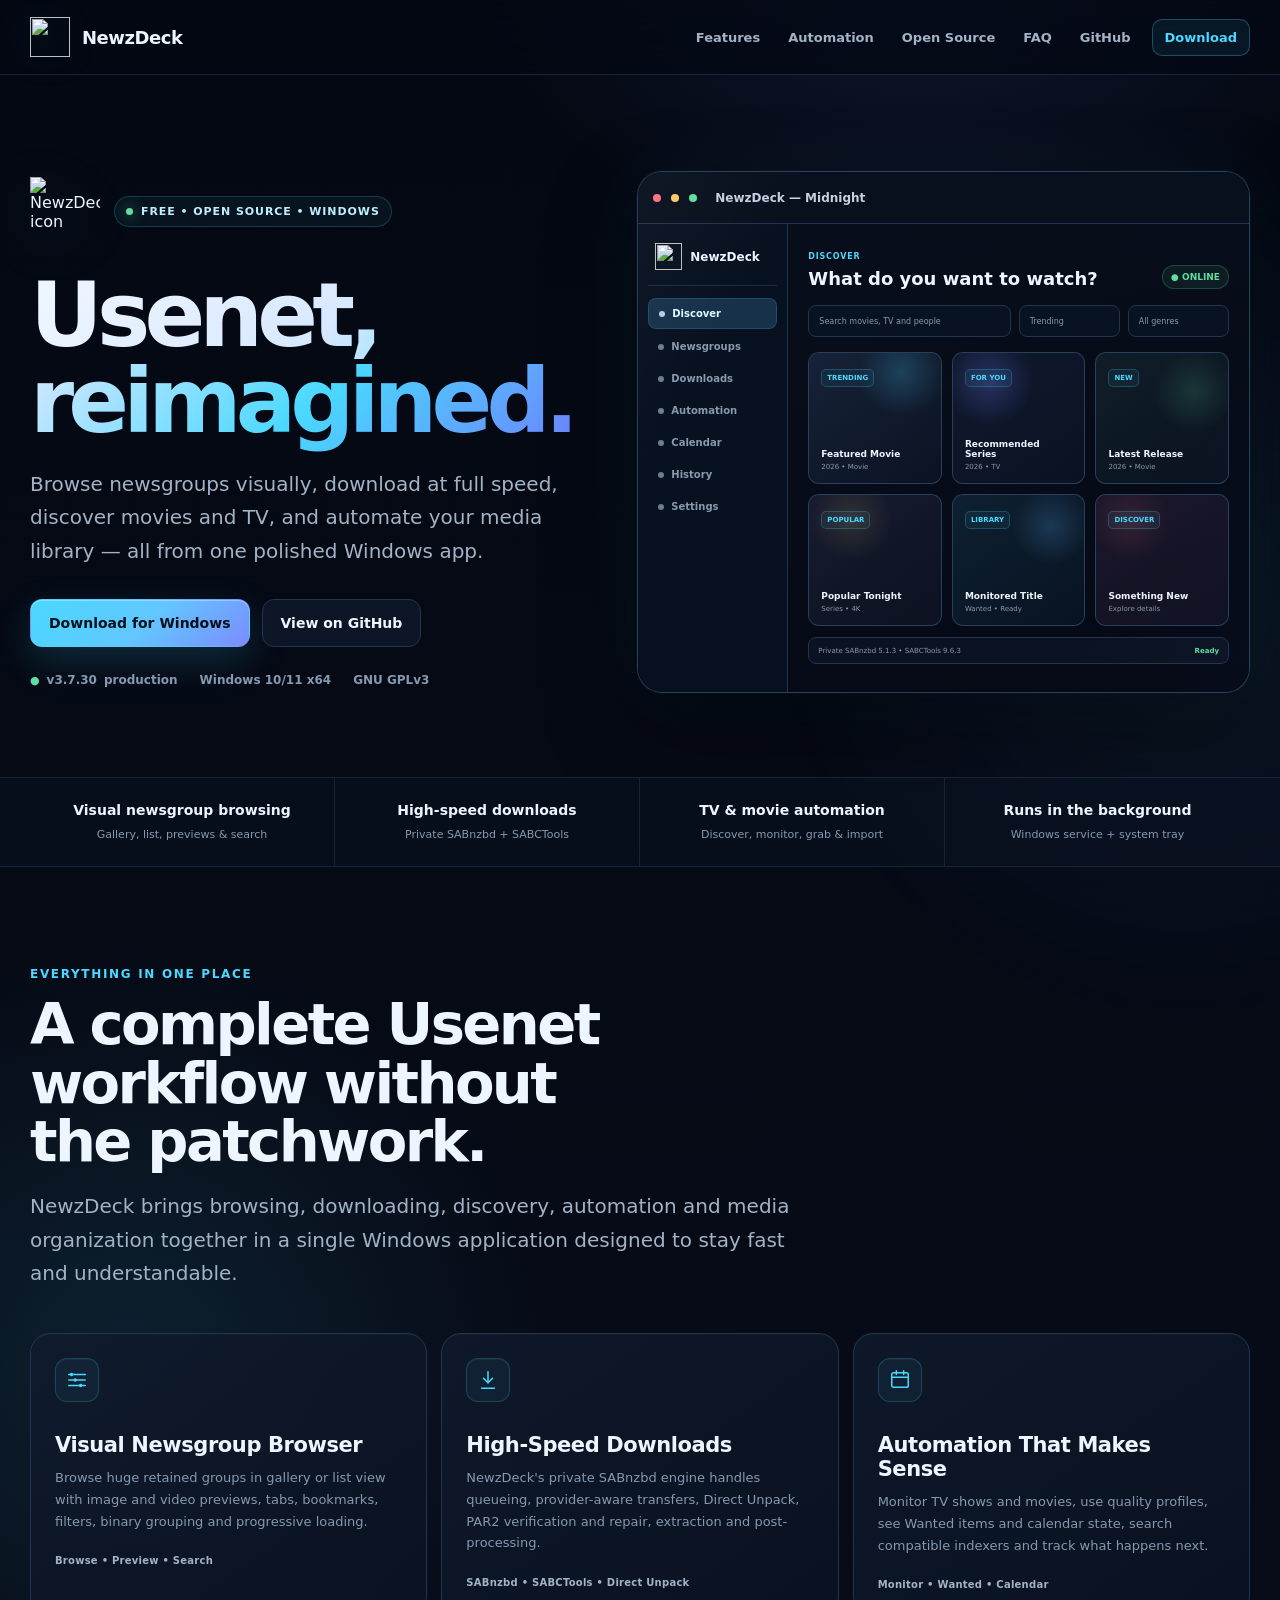
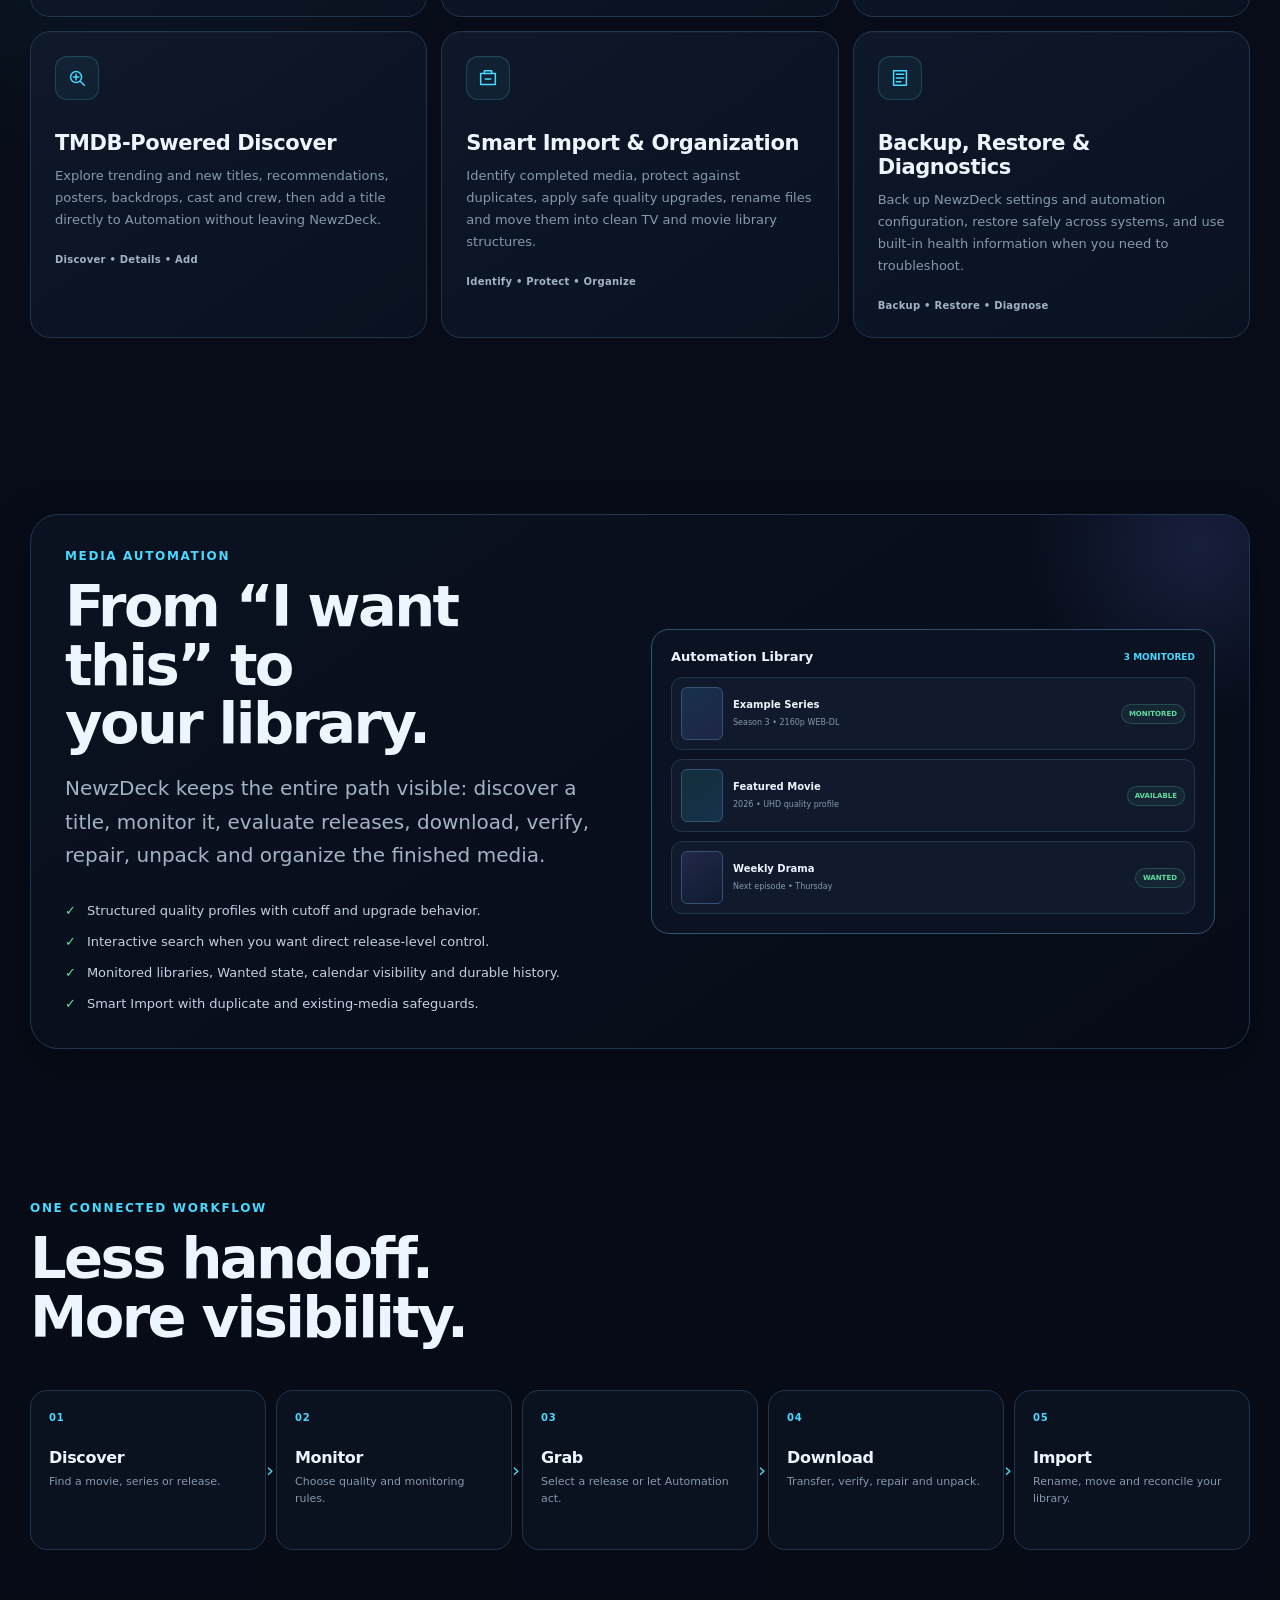
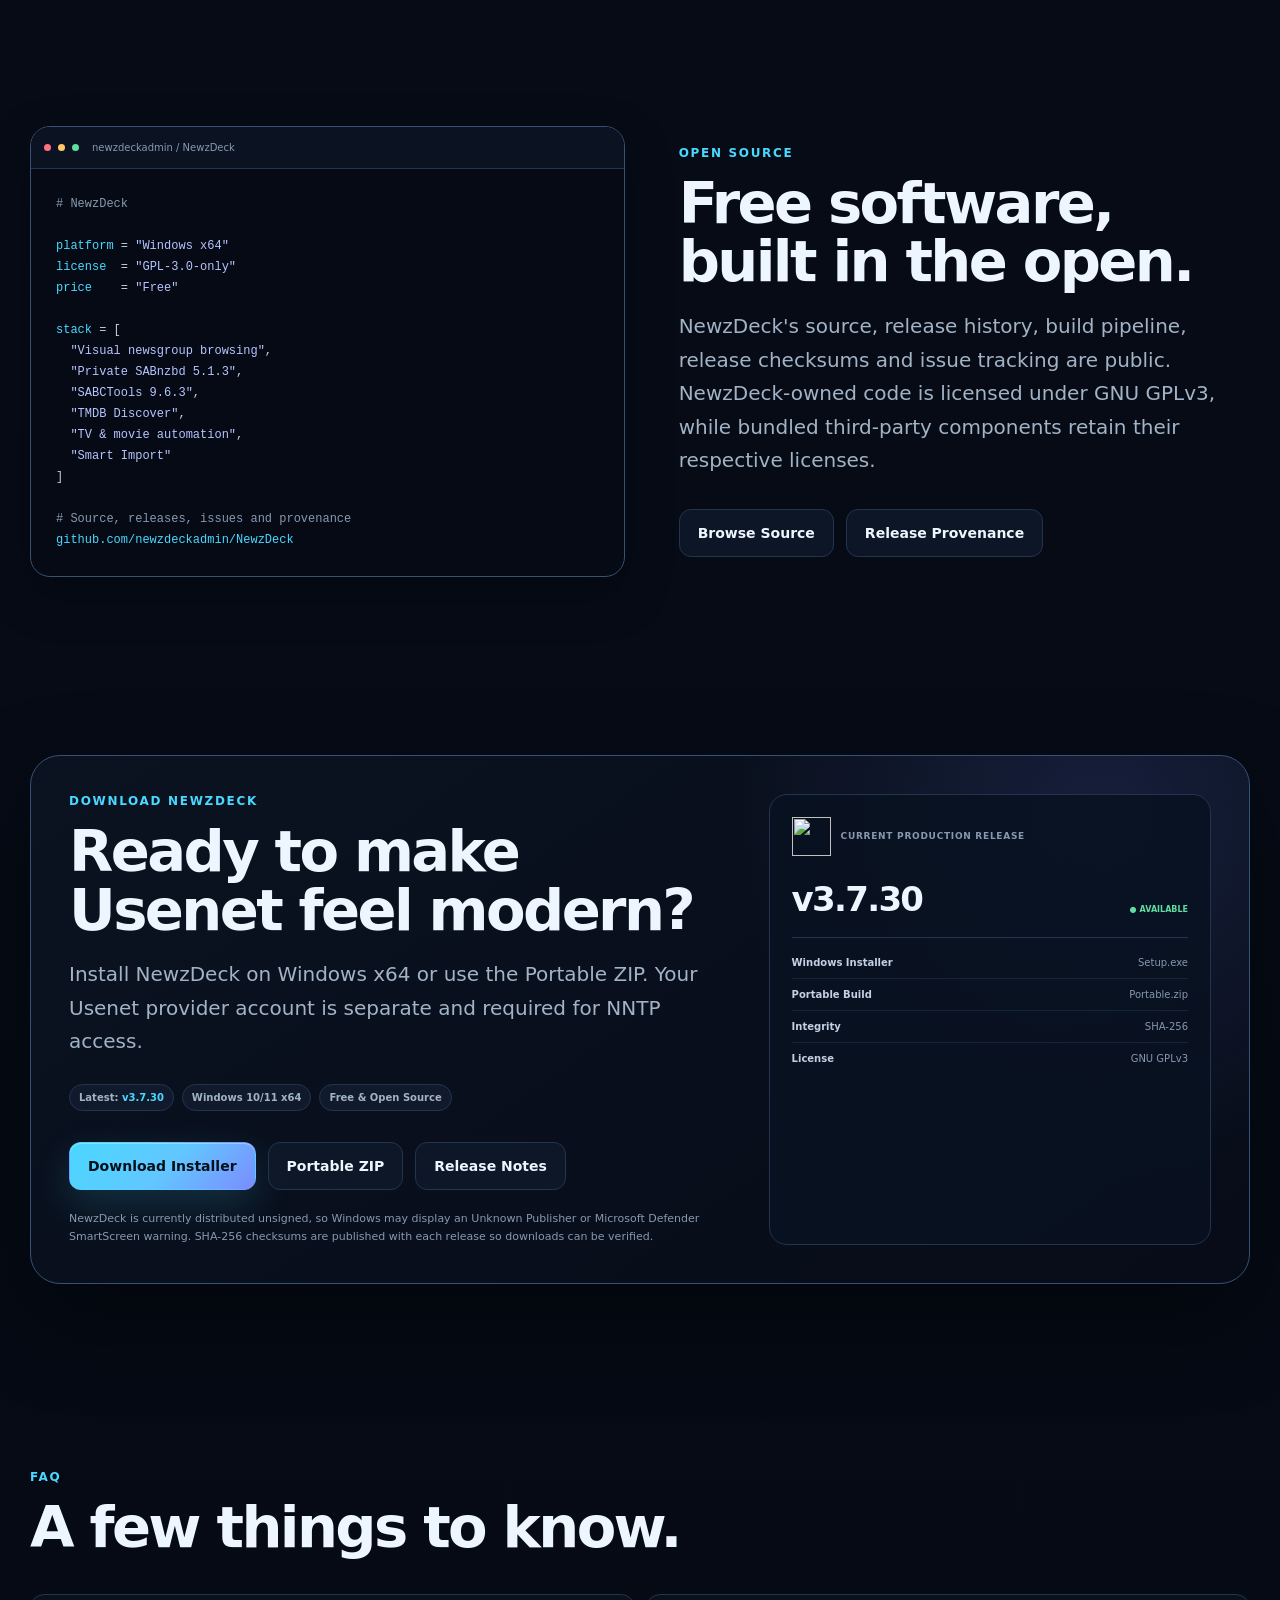
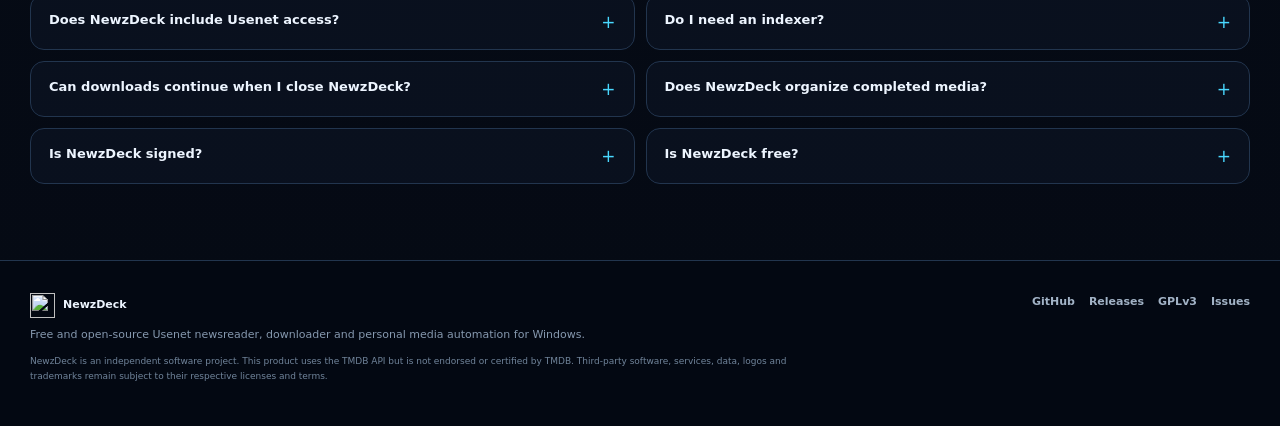
==== commit 50fd0ce1: "Release NewzDeck v3.7.30 - SABnzbd 5.1.3 Security & Download Engine Update" ====
--- a/index.html
+++ b/index.html
@@ -591,7 +591,7 @@
             <a class="btn btn-secondary" href="https://github.com/newzdeckadmin/NewzDeck" target="_blank" rel="noopener">View on GitHub</a>
           </div>
           <div class="hero-meta">
-            <span><b>●</b><strong id="heroVersion">v3.7.29</strong> production</span>
+            <span><b>●</b><strong id="heroVersion">v3.7.30</strong> production</span>
             <span>Windows 10/11 x64</span>
             <span>GNU GPLv3</span>
           </div>
@@ -621,7 +621,7 @@
                 <div class="poster-card"><span class="chip">LIBRARY</span><b>Monitored Title</b><span>Wanted • Ready</span></div>
                 <div class="poster-card"><span class="chip">DISCOVER</span><b>Something New</b><span>Explore details</span></div>
               </div>
-              <div class="app-footerbar"><span>Private SABnzbd 5.1.2 • SABCTools 9.6.3</span><strong>Ready</strong></div>
+              <div class="app-footerbar"><span>Private SABnzbd 5.1.3 • SABCTools 9.6.3</span><strong>Ready</strong></div>
             </div>
           </div>
         </div>
@@ -705,7 +705,7 @@
 
 <span class="code-k">stack</span> = [
   <span class="code-v">"Visual newsgroup browsing"</span>,
-  <span class="code-v">"Private SABnzbd 5.1.2"</span>,
+  <span class="code-v">"Private SABnzbd 5.1.3"</span>,
   <span class="code-v">"SABCTools 9.6.3"</span>,
   <span class="code-v">"TMDB Discover"</span>,
   <span class="code-v">"TV & movie automation"</span>,
@@ -734,7 +734,7 @@
           <h2>Ready to make Usenet feel modern?</h2>
           <p class="lead">Install NewzDeck on Windows x64 or use the Portable ZIP. Your Usenet provider account is separate and required for NNTP access.</p>
           <div class="release-line">
-            <span class="release-pill">Latest: <strong id="downloadVersion">v3.7.29</strong></span>
+            <span class="release-pill">Latest: <strong id="downloadVersion">v3.7.30</strong></span>
             <span class="release-pill">Windows 10/11 x64</span>
             <span class="release-pill">Free & Open Source</span>
           </div>
@@ -747,7 +747,7 @@
         </div>
         <aside class="release-box">
           <div class="release-brand"><img src="https://raw.githubusercontent.com/newzdeckadmin/NewzDeck/main/assets/NewzDeck.png" alt="" /><div class="label">Current production release</div></div>
-          <div class="release-version"><strong id="releaseVersion">v3.7.29</strong><span>● AVAILABLE</span></div>
+          <div class="release-version"><strong id="releaseVersion">v3.7.30</strong><span>● AVAILABLE</span></div>
           <div class="release-list">
             <div class="release-row"><b>Windows Installer</b><span id="installerSize">Setup.exe</span></div>
             <div class="release-row"><b>Portable Build</b><span id="portableSize">Portable.zip</span></div>
@@ -829,7 +829,7 @@
     fetch(RELEASE_API, { headers: { Accept: 'application/vnd.github+json' } })
       .then(r => r.ok ? r.json() : Promise.reject(new Error('release lookup failed')))
       .then(release => {
-        const version = release.tag_name || 'v3.7.29';
+        const version = release.tag_name || 'v3.7.30';
         ['heroVersion', 'downloadVersion', 'releaseVersion'].forEach(id => {
           const el = document.getElementById(id);
           if (el) el.textContent = version;
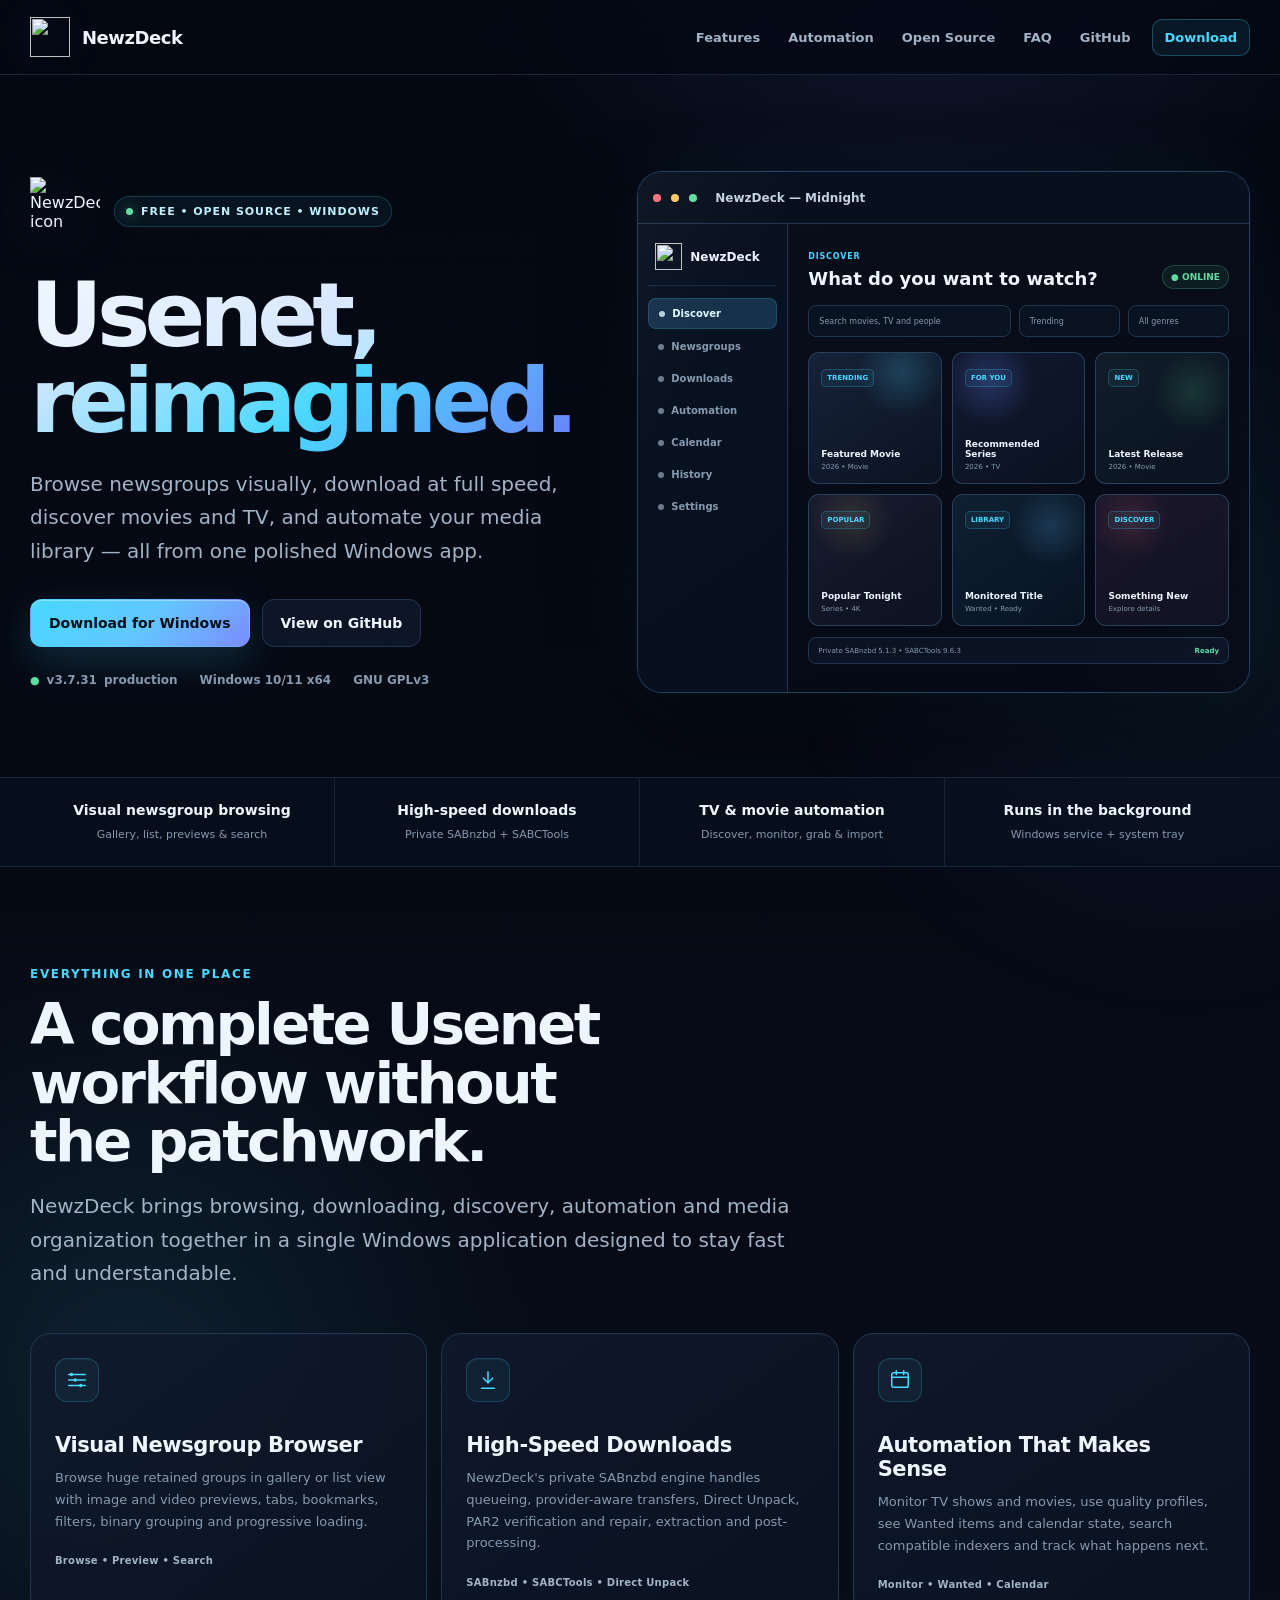
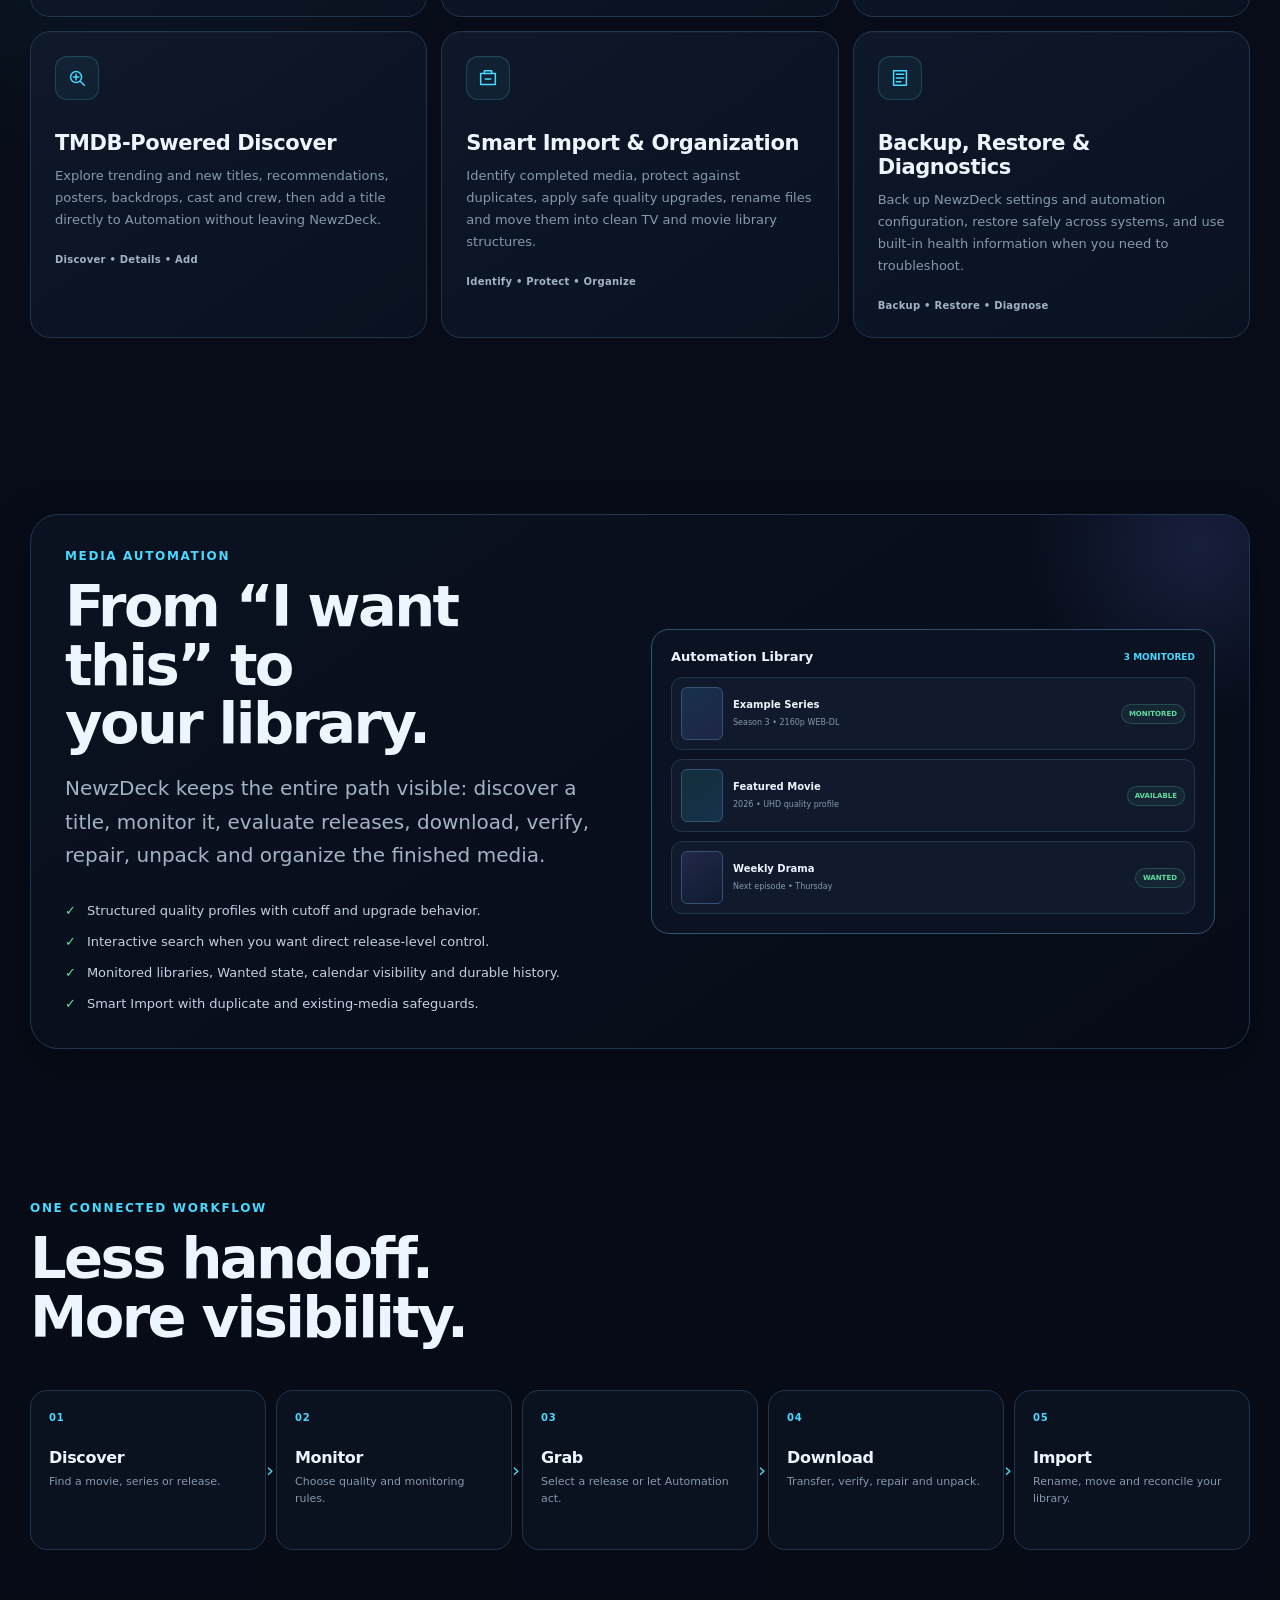
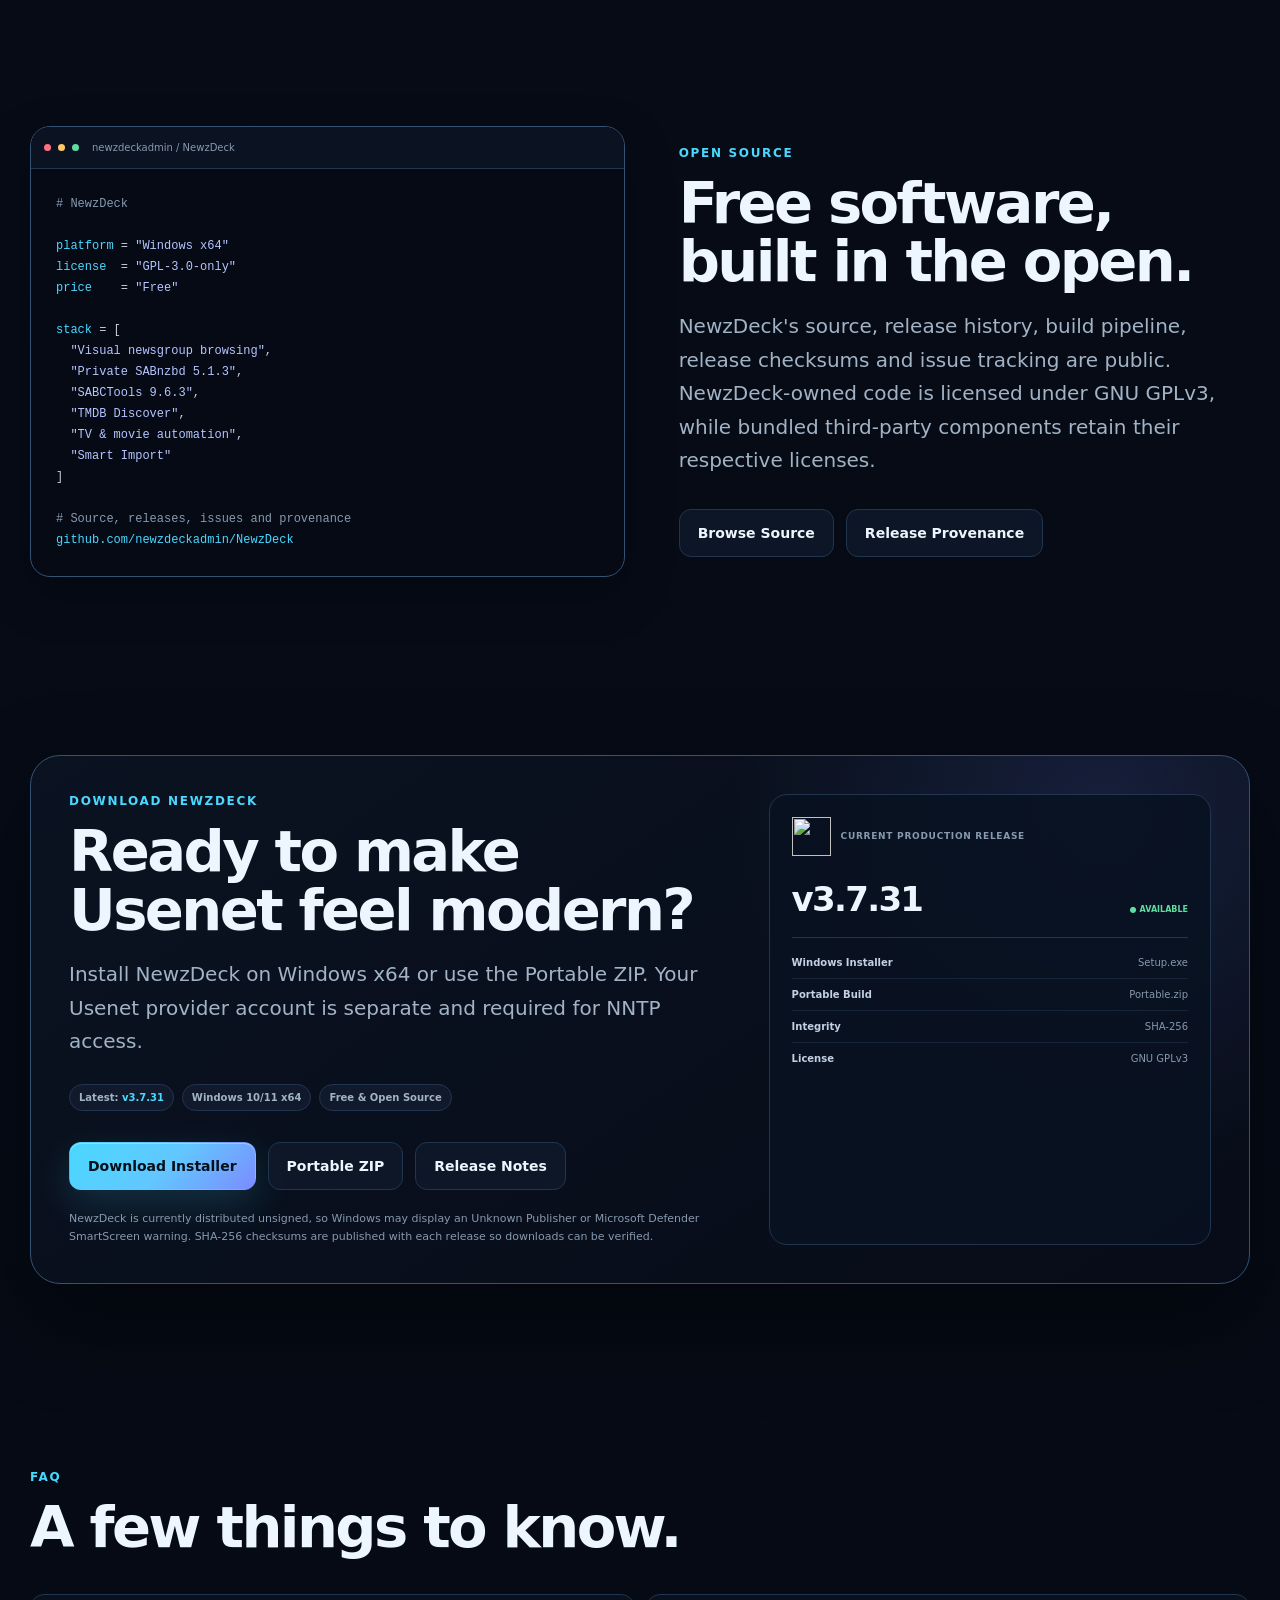
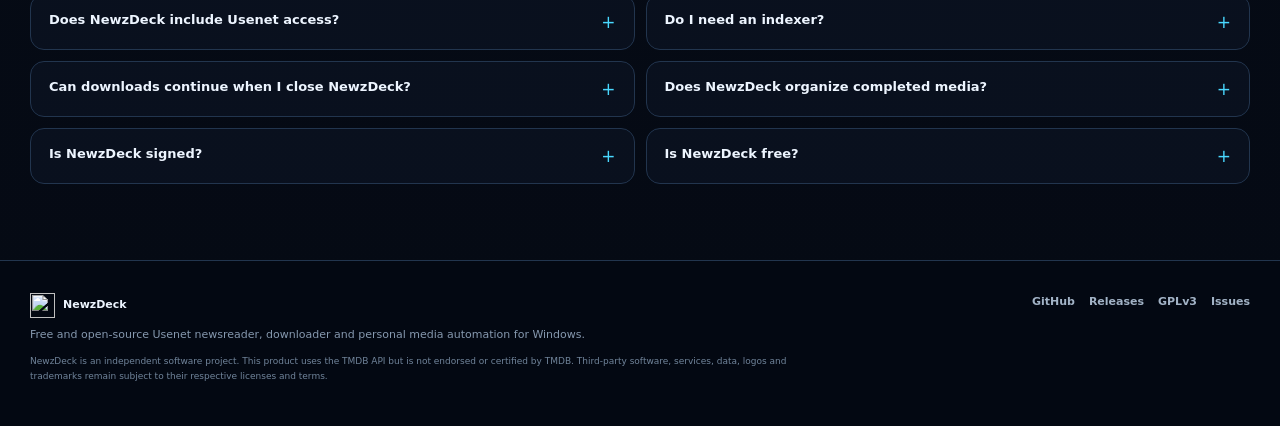
==== commit e7b1d64f: "Release NewzDeck v3.7.31 - High-Performance Video Discovery & Browsing" ====
--- a/index.html
+++ b/index.html
@@ -591,7 +591,7 @@
             <a class="btn btn-secondary" href="https://github.com/newzdeckadmin/NewzDeck" target="_blank" rel="noopener">View on GitHub</a>
           </div>
           <div class="hero-meta">
-            <span><b>●</b><strong id="heroVersion">v3.7.30</strong> production</span>
+            <span><b>●</b><strong id="heroVersion">v3.7.31</strong> production</span>
             <span>Windows 10/11 x64</span>
             <span>GNU GPLv3</span>
           </div>
@@ -734,7 +734,7 @@
           <h2>Ready to make Usenet feel modern?</h2>
           <p class="lead">Install NewzDeck on Windows x64 or use the Portable ZIP. Your Usenet provider account is separate and required for NNTP access.</p>
           <div class="release-line">
-            <span class="release-pill">Latest: <strong id="downloadVersion">v3.7.30</strong></span>
+            <span class="release-pill">Latest: <strong id="downloadVersion">v3.7.31</strong></span>
             <span class="release-pill">Windows 10/11 x64</span>
             <span class="release-pill">Free & Open Source</span>
           </div>
@@ -747,7 +747,7 @@
         </div>
         <aside class="release-box">
           <div class="release-brand"><img src="https://raw.githubusercontent.com/newzdeckadmin/NewzDeck/main/assets/NewzDeck.png" alt="" /><div class="label">Current production release</div></div>
-          <div class="release-version"><strong id="releaseVersion">v3.7.30</strong><span>● AVAILABLE</span></div>
+          <div class="release-version"><strong id="releaseVersion">v3.7.31</strong><span>● AVAILABLE</span></div>
           <div class="release-list">
             <div class="release-row"><b>Windows Installer</b><span id="installerSize">Setup.exe</span></div>
             <div class="release-row"><b>Portable Build</b><span id="portableSize">Portable.zip</span></div>
@@ -829,7 +829,7 @@
     fetch(RELEASE_API, { headers: { Accept: 'application/vnd.github+json' } })
       .then(r => r.ok ? r.json() : Promise.reject(new Error('release lookup failed')))
       .then(release => {
-        const version = release.tag_name || 'v3.7.30';
+        const version = release.tag_name || 'v3.7.31';
         ['heroVersion', 'downloadVersion', 'releaseVersion'].forEach(id => {
           const el = document.getElementById(id);
           if (el) el.textContent = version;
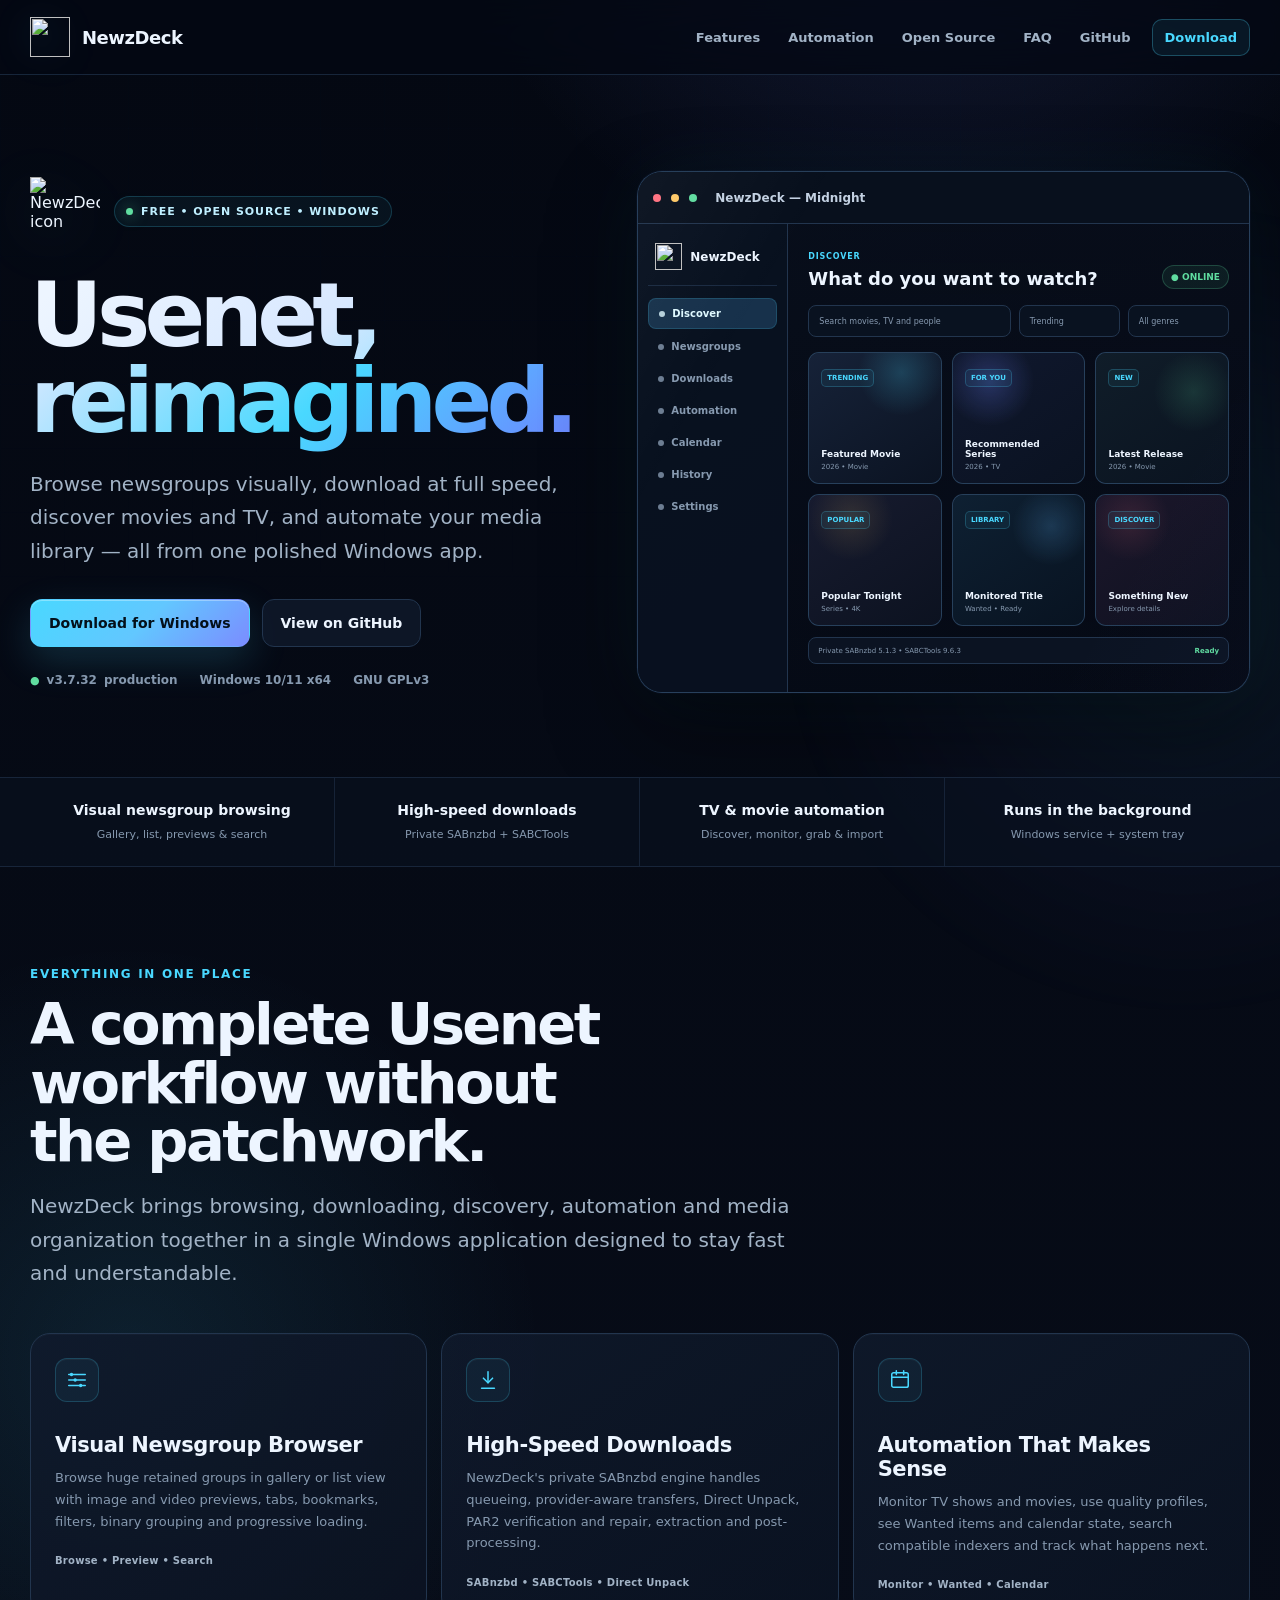
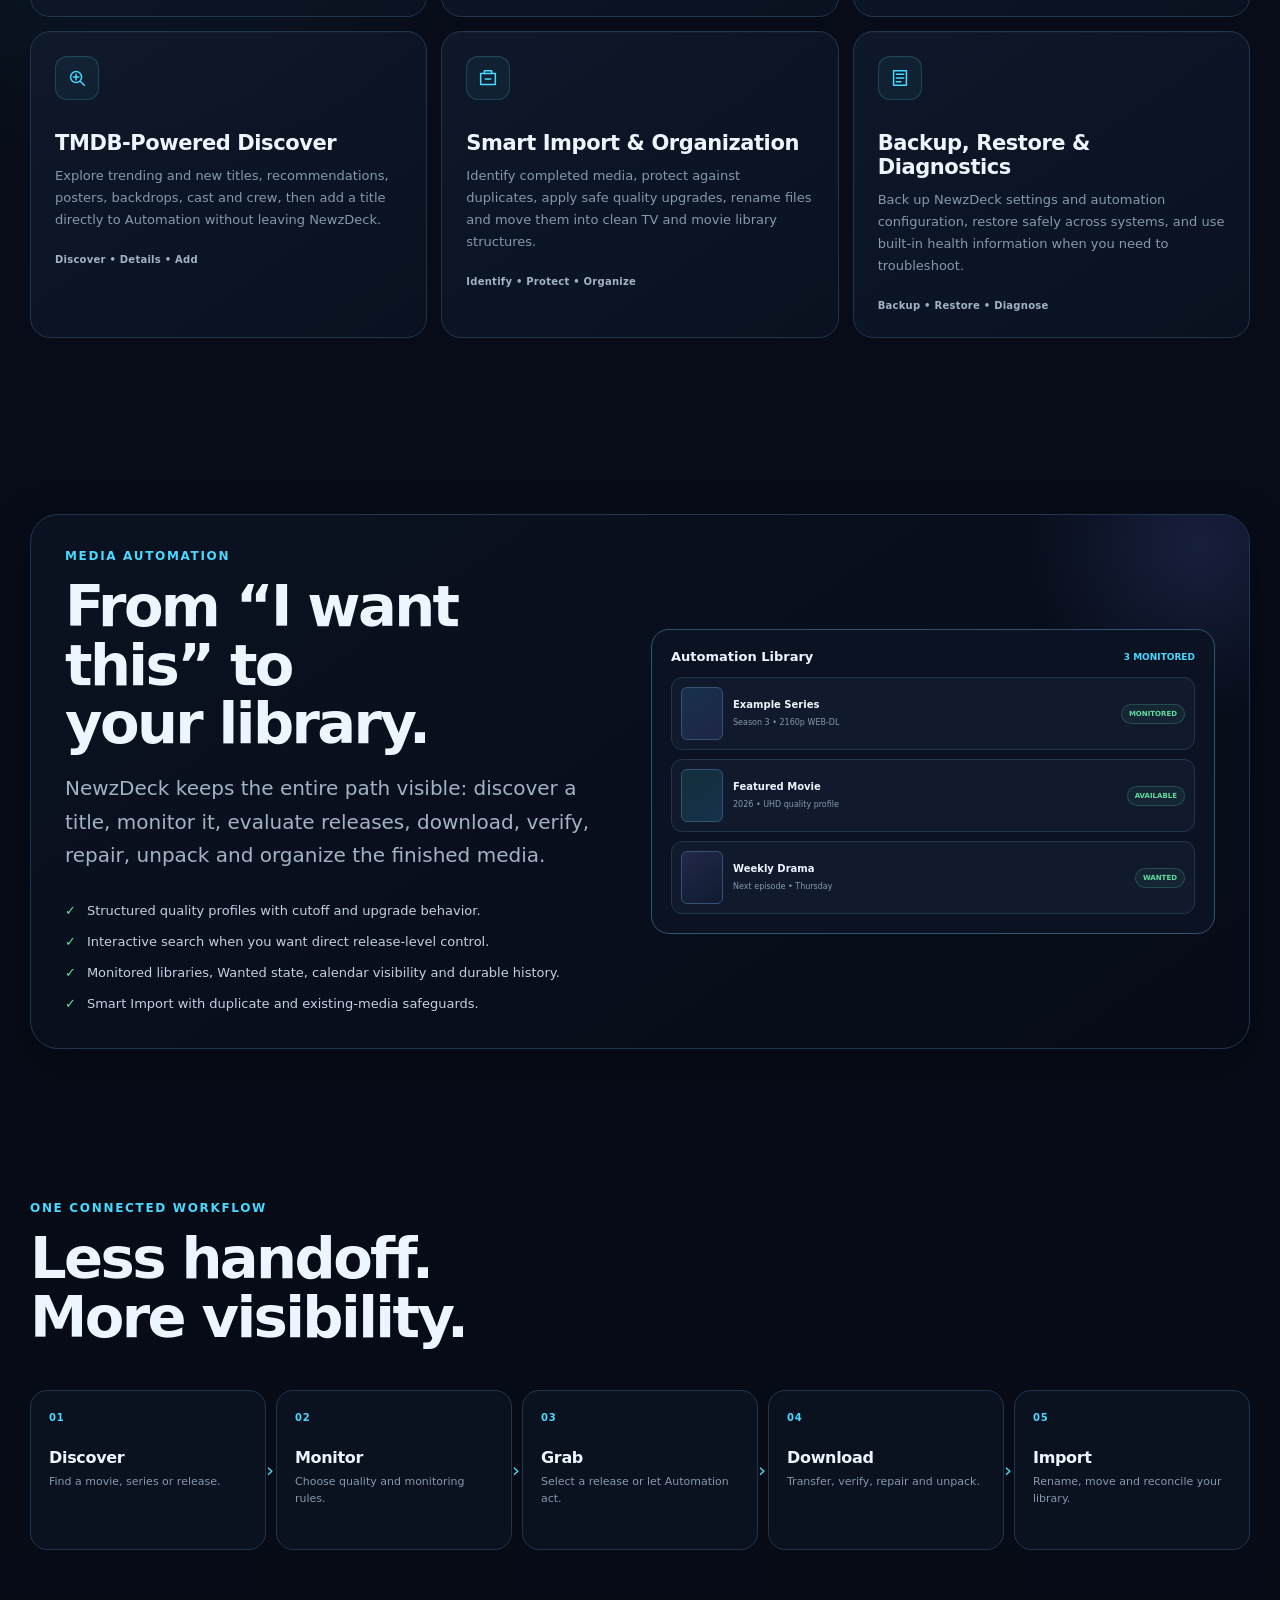
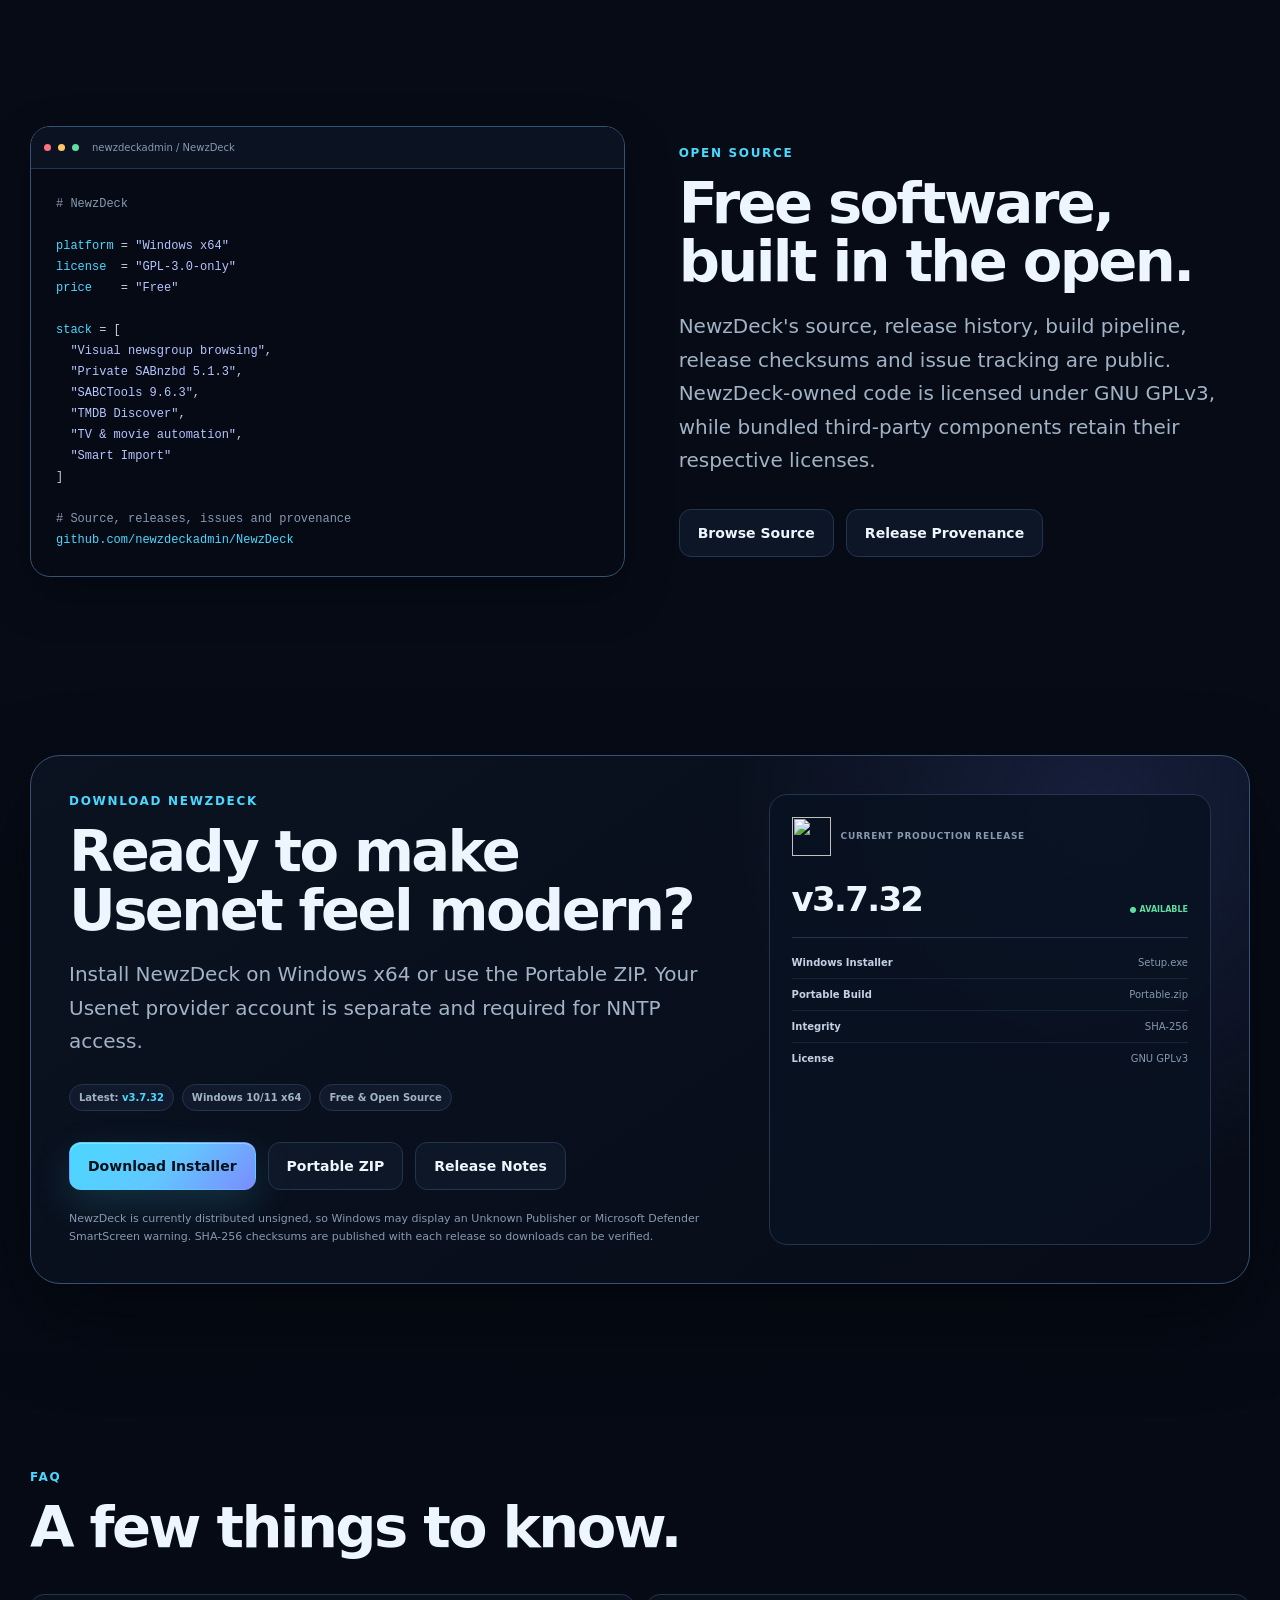
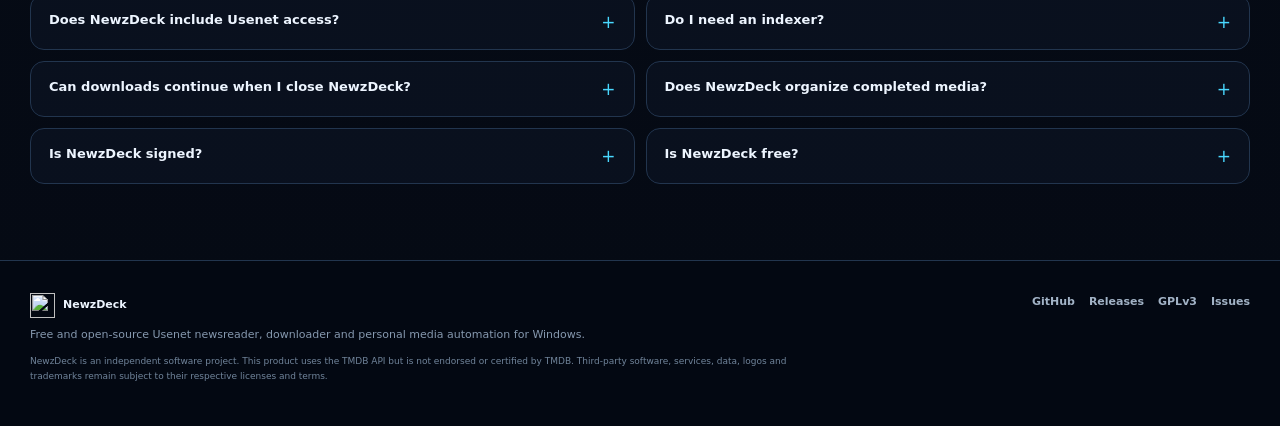
==== commit e94609ed: "Release NewzDeck v3.7.32 - Download Queue Reliability, Asynchronous Grab & History Consistency" ====
--- a/index.html
+++ b/index.html
@@ -591,7 +591,7 @@
             <a class="btn btn-secondary" href="https://github.com/newzdeckadmin/NewzDeck" target="_blank" rel="noopener">View on GitHub</a>
           </div>
           <div class="hero-meta">
-            <span><b>●</b><strong id="heroVersion">v3.7.31</strong> production</span>
+            <span><b>●</b><strong id="heroVersion">v3.7.32</strong> production</span>
             <span>Windows 10/11 x64</span>
             <span>GNU GPLv3</span>
           </div>
@@ -734,7 +734,7 @@
           <h2>Ready to make Usenet feel modern?</h2>
           <p class="lead">Install NewzDeck on Windows x64 or use the Portable ZIP. Your Usenet provider account is separate and required for NNTP access.</p>
           <div class="release-line">
-            <span class="release-pill">Latest: <strong id="downloadVersion">v3.7.31</strong></span>
+            <span class="release-pill">Latest: <strong id="downloadVersion">v3.7.32</strong></span>
             <span class="release-pill">Windows 10/11 x64</span>
             <span class="release-pill">Free & Open Source</span>
           </div>
@@ -747,7 +747,7 @@
         </div>
         <aside class="release-box">
           <div class="release-brand"><img src="https://raw.githubusercontent.com/newzdeckadmin/NewzDeck/main/assets/NewzDeck.png" alt="" /><div class="label">Current production release</div></div>
-          <div class="release-version"><strong id="releaseVersion">v3.7.31</strong><span>● AVAILABLE</span></div>
+          <div class="release-version"><strong id="releaseVersion">v3.7.32</strong><span>● AVAILABLE</span></div>
           <div class="release-list">
             <div class="release-row"><b>Windows Installer</b><span id="installerSize">Setup.exe</span></div>
             <div class="release-row"><b>Portable Build</b><span id="portableSize">Portable.zip</span></div>
@@ -829,7 +829,7 @@
     fetch(RELEASE_API, { headers: { Accept: 'application/vnd.github+json' } })
       .then(r => r.ok ? r.json() : Promise.reject(new Error('release lookup failed')))
       .then(release => {
-        const version = release.tag_name || 'v3.7.31';
+        const version = release.tag_name || 'v3.7.32';
         ['heroVersion', 'downloadVersion', 'releaseVersion'].forEach(id => {
           const el = document.getElementById(id);
           if (el) el.textContent = version;
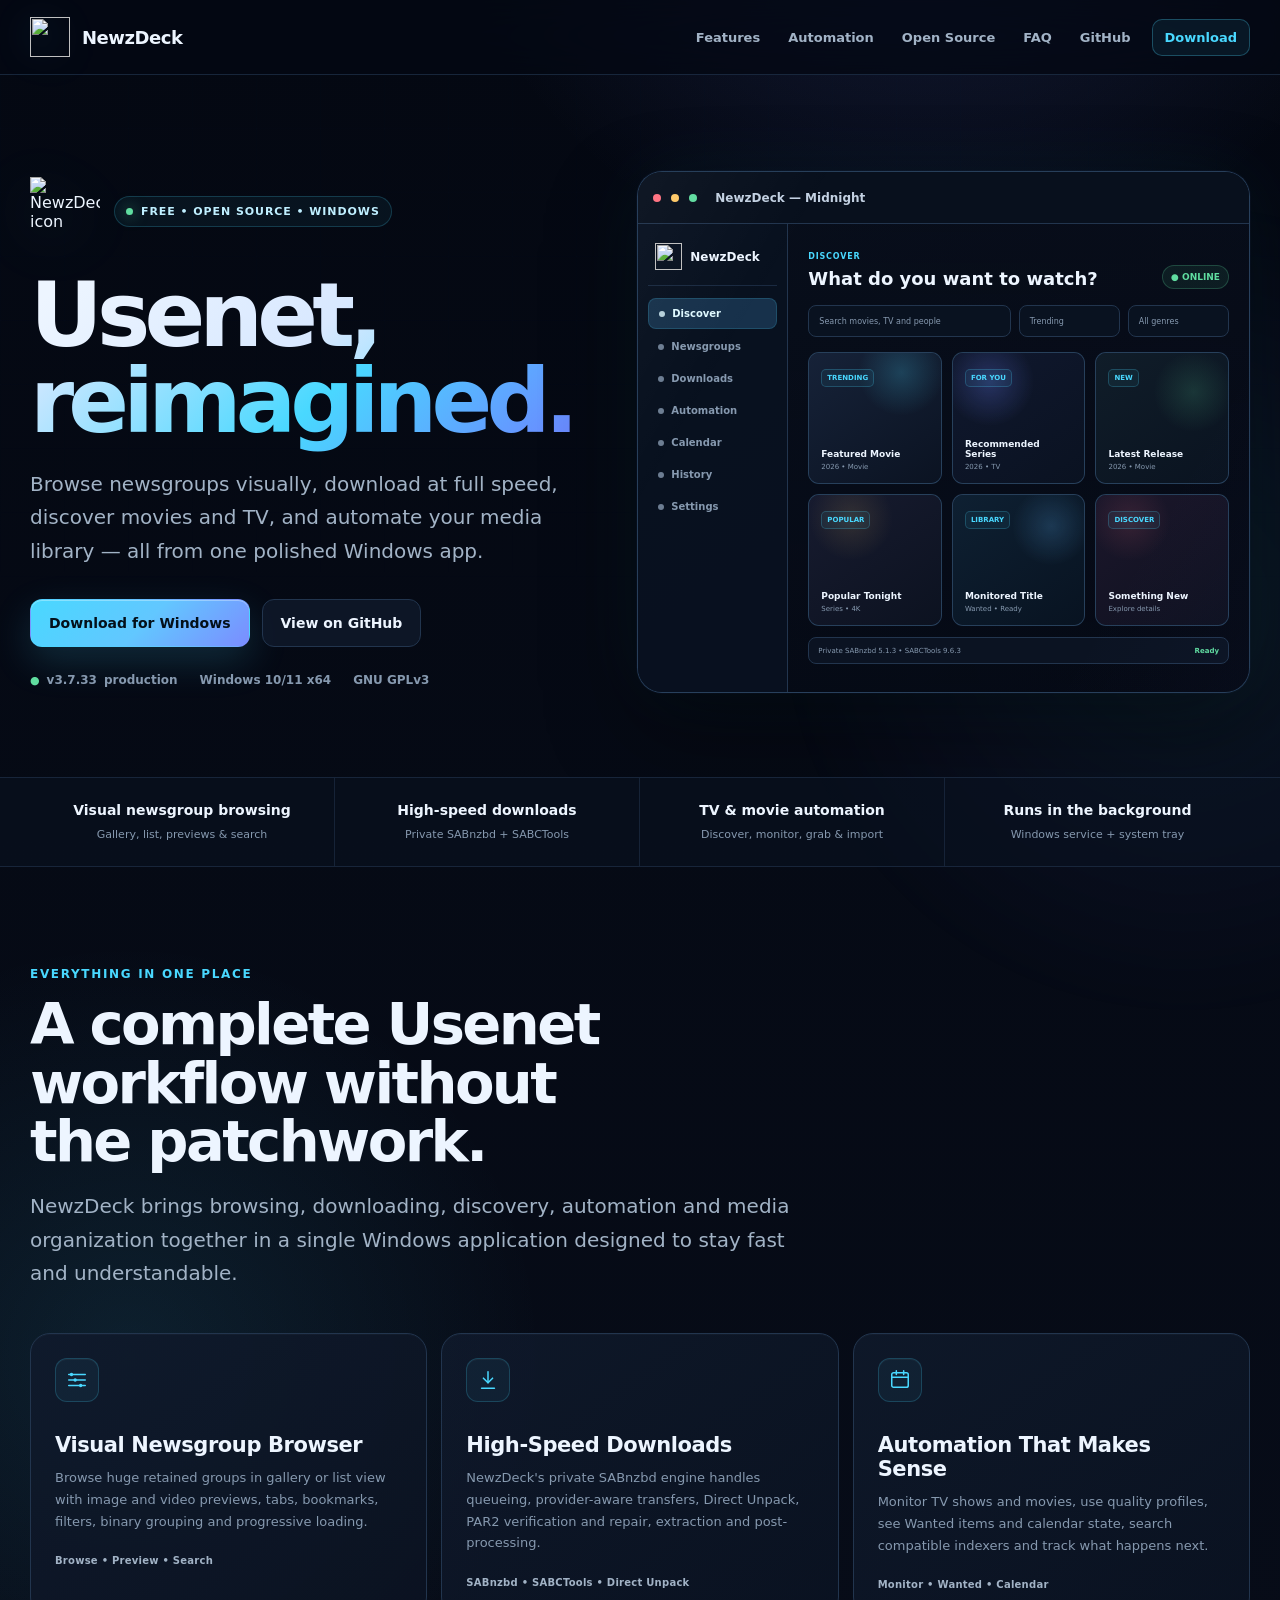
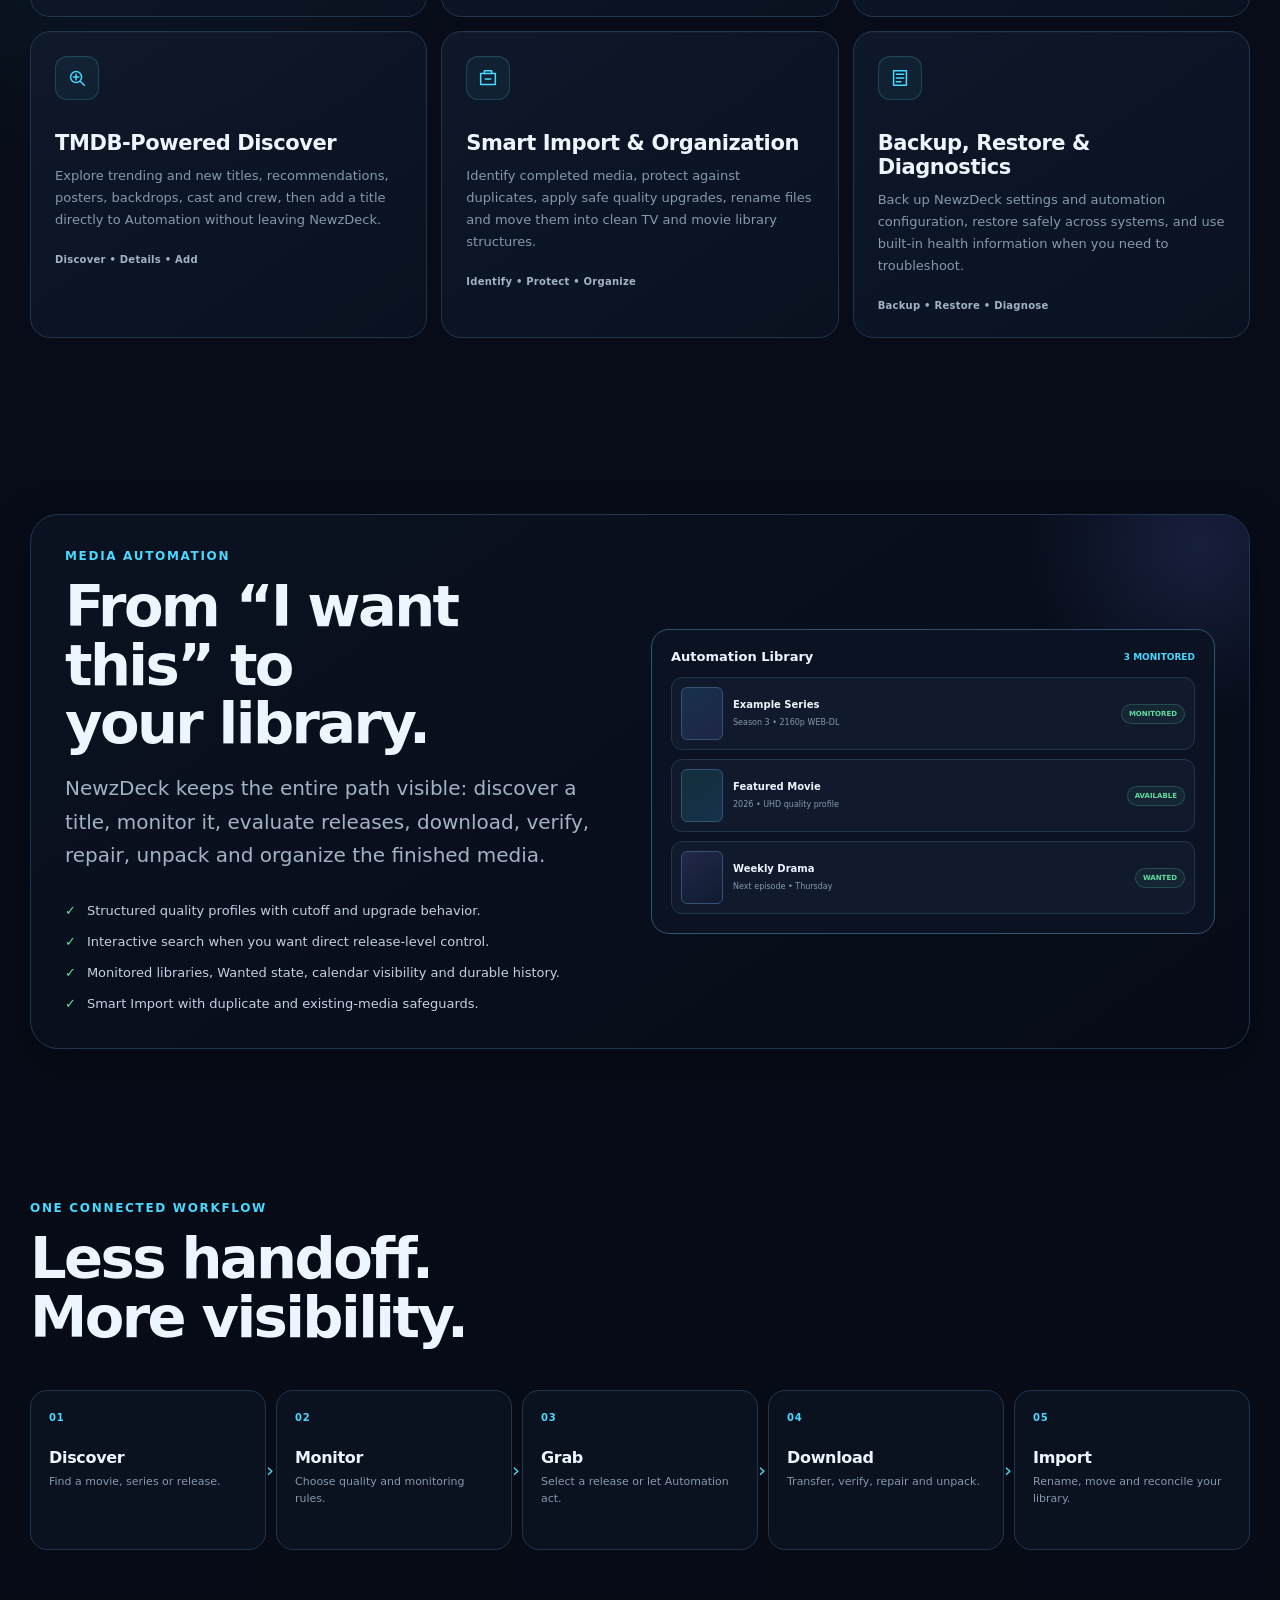
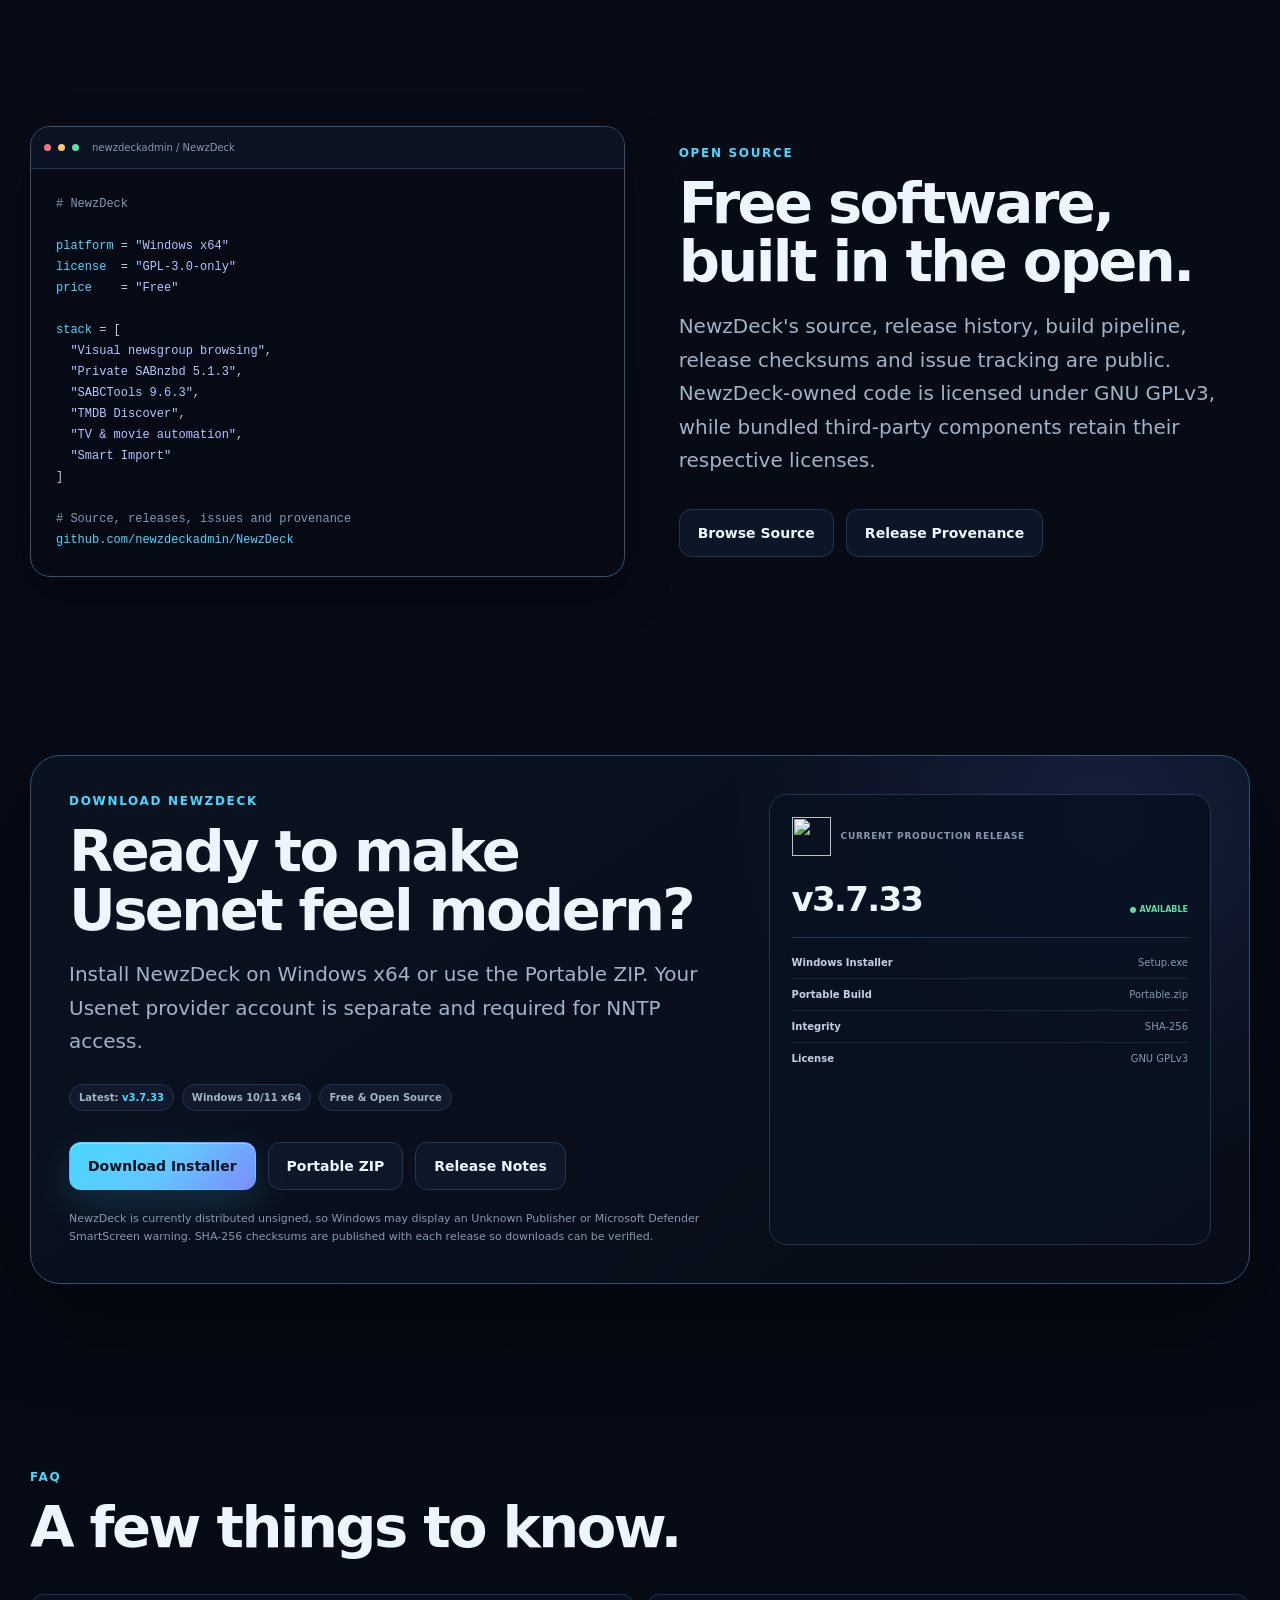
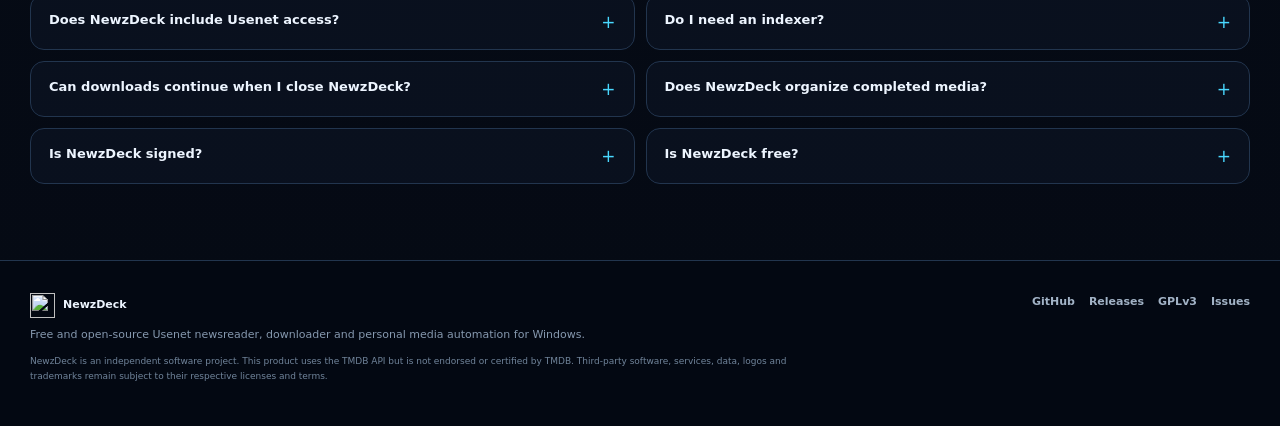
==== commit 3e764a0c: "Release NewzDeck v3.7.33 - Completed Download Folder Control & Manual Grab Identity" ====
--- a/index.html
+++ b/index.html
@@ -591,7 +591,7 @@
             <a class="btn btn-secondary" href="https://github.com/newzdeckadmin/NewzDeck" target="_blank" rel="noopener">View on GitHub</a>
           </div>
           <div class="hero-meta">
-            <span><b>●</b><strong id="heroVersion">v3.7.32</strong> production</span>
+            <span><b>●</b><strong id="heroVersion">v3.7.33</strong> production</span>
             <span>Windows 10/11 x64</span>
             <span>GNU GPLv3</span>
           </div>
@@ -734,7 +734,7 @@
           <h2>Ready to make Usenet feel modern?</h2>
           <p class="lead">Install NewzDeck on Windows x64 or use the Portable ZIP. Your Usenet provider account is separate and required for NNTP access.</p>
           <div class="release-line">
-            <span class="release-pill">Latest: <strong id="downloadVersion">v3.7.32</strong></span>
+            <span class="release-pill">Latest: <strong id="downloadVersion">v3.7.33</strong></span>
             <span class="release-pill">Windows 10/11 x64</span>
             <span class="release-pill">Free & Open Source</span>
           </div>
@@ -747,7 +747,7 @@
         </div>
         <aside class="release-box">
           <div class="release-brand"><img src="https://raw.githubusercontent.com/newzdeckadmin/NewzDeck/main/assets/NewzDeck.png" alt="" /><div class="label">Current production release</div></div>
-          <div class="release-version"><strong id="releaseVersion">v3.7.32</strong><span>● AVAILABLE</span></div>
+          <div class="release-version"><strong id="releaseVersion">v3.7.33</strong><span>● AVAILABLE</span></div>
           <div class="release-list">
             <div class="release-row"><b>Windows Installer</b><span id="installerSize">Setup.exe</span></div>
             <div class="release-row"><b>Portable Build</b><span id="portableSize">Portable.zip</span></div>
@@ -829,7 +829,7 @@
     fetch(RELEASE_API, { headers: { Accept: 'application/vnd.github+json' } })
       .then(r => r.ok ? r.json() : Promise.reject(new Error('release lookup failed')))
       .then(release => {
-        const version = release.tag_name || 'v3.7.32';
+        const version = release.tag_name || 'v3.7.33';
         ['heroVersion', 'downloadVersion', 'releaseVersion'].forEach(id => {
           const el = document.getElementById(id);
           if (el) el.textContent = version;
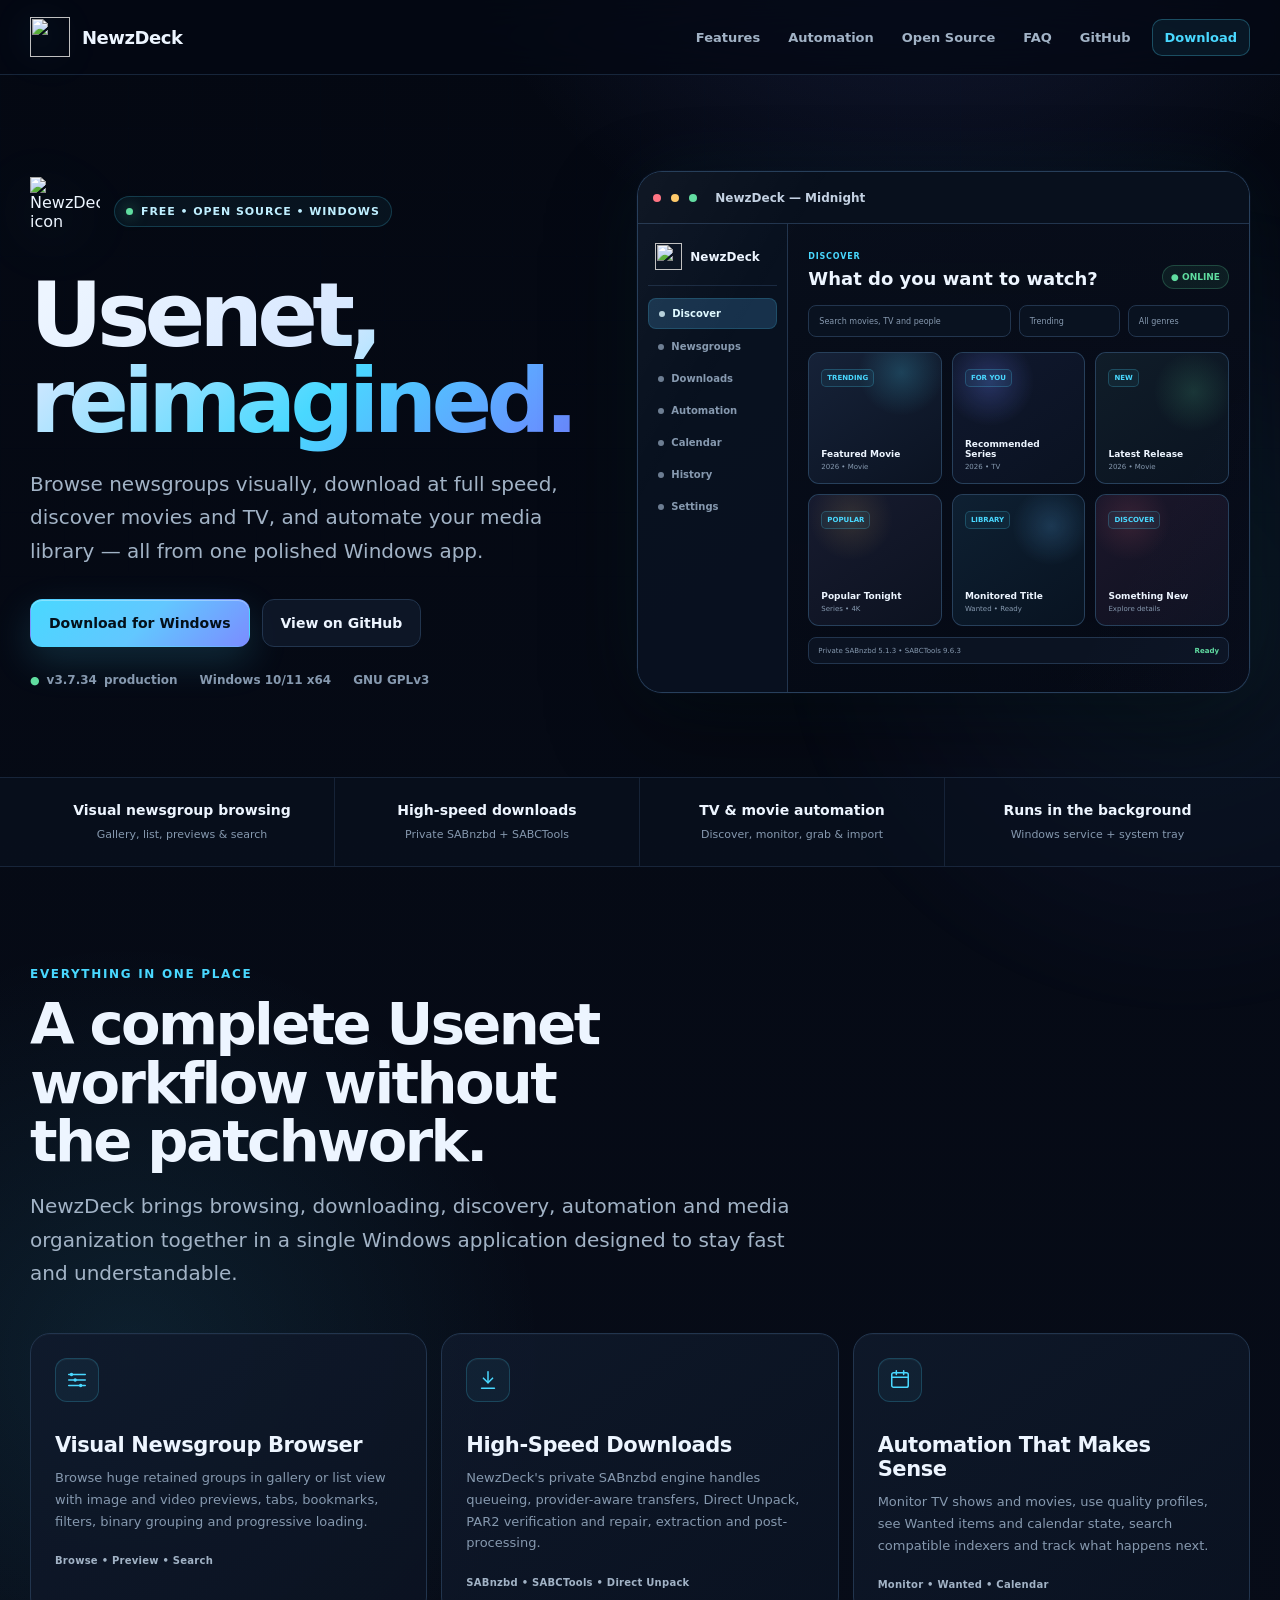
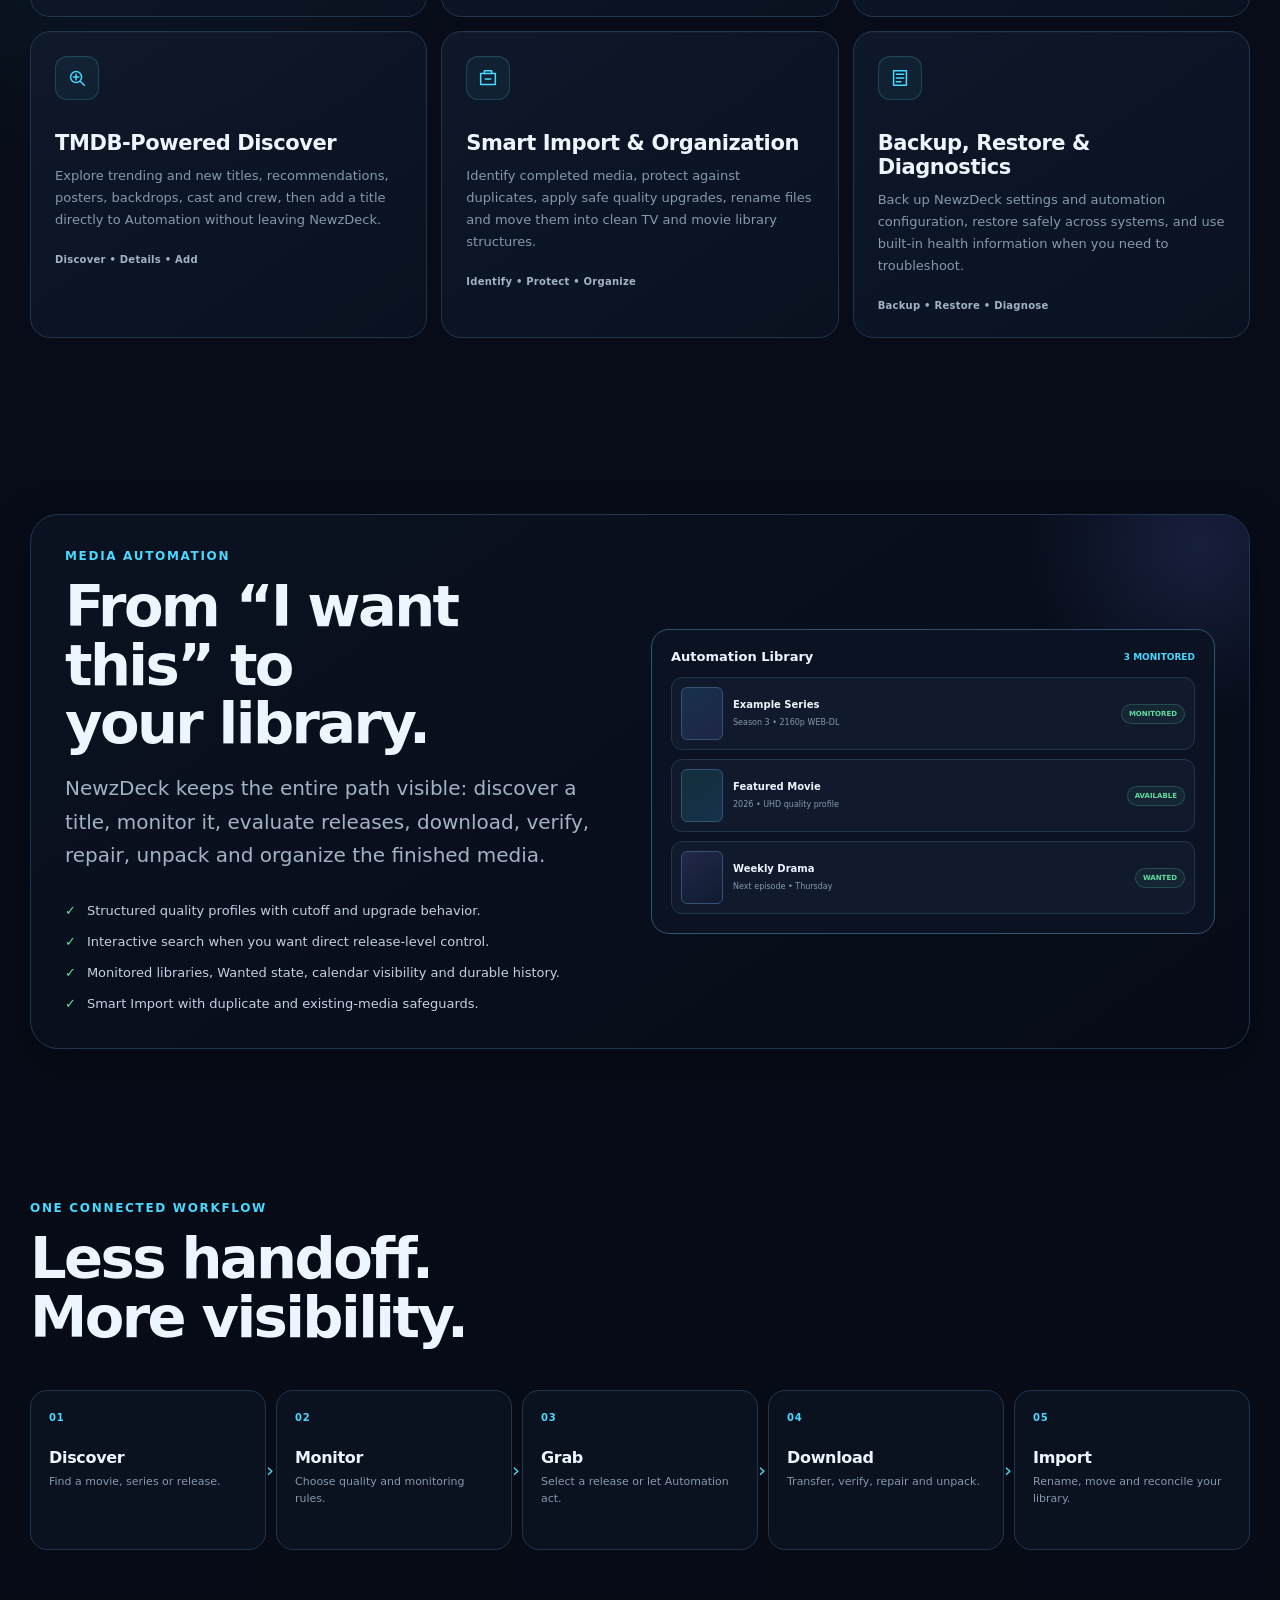
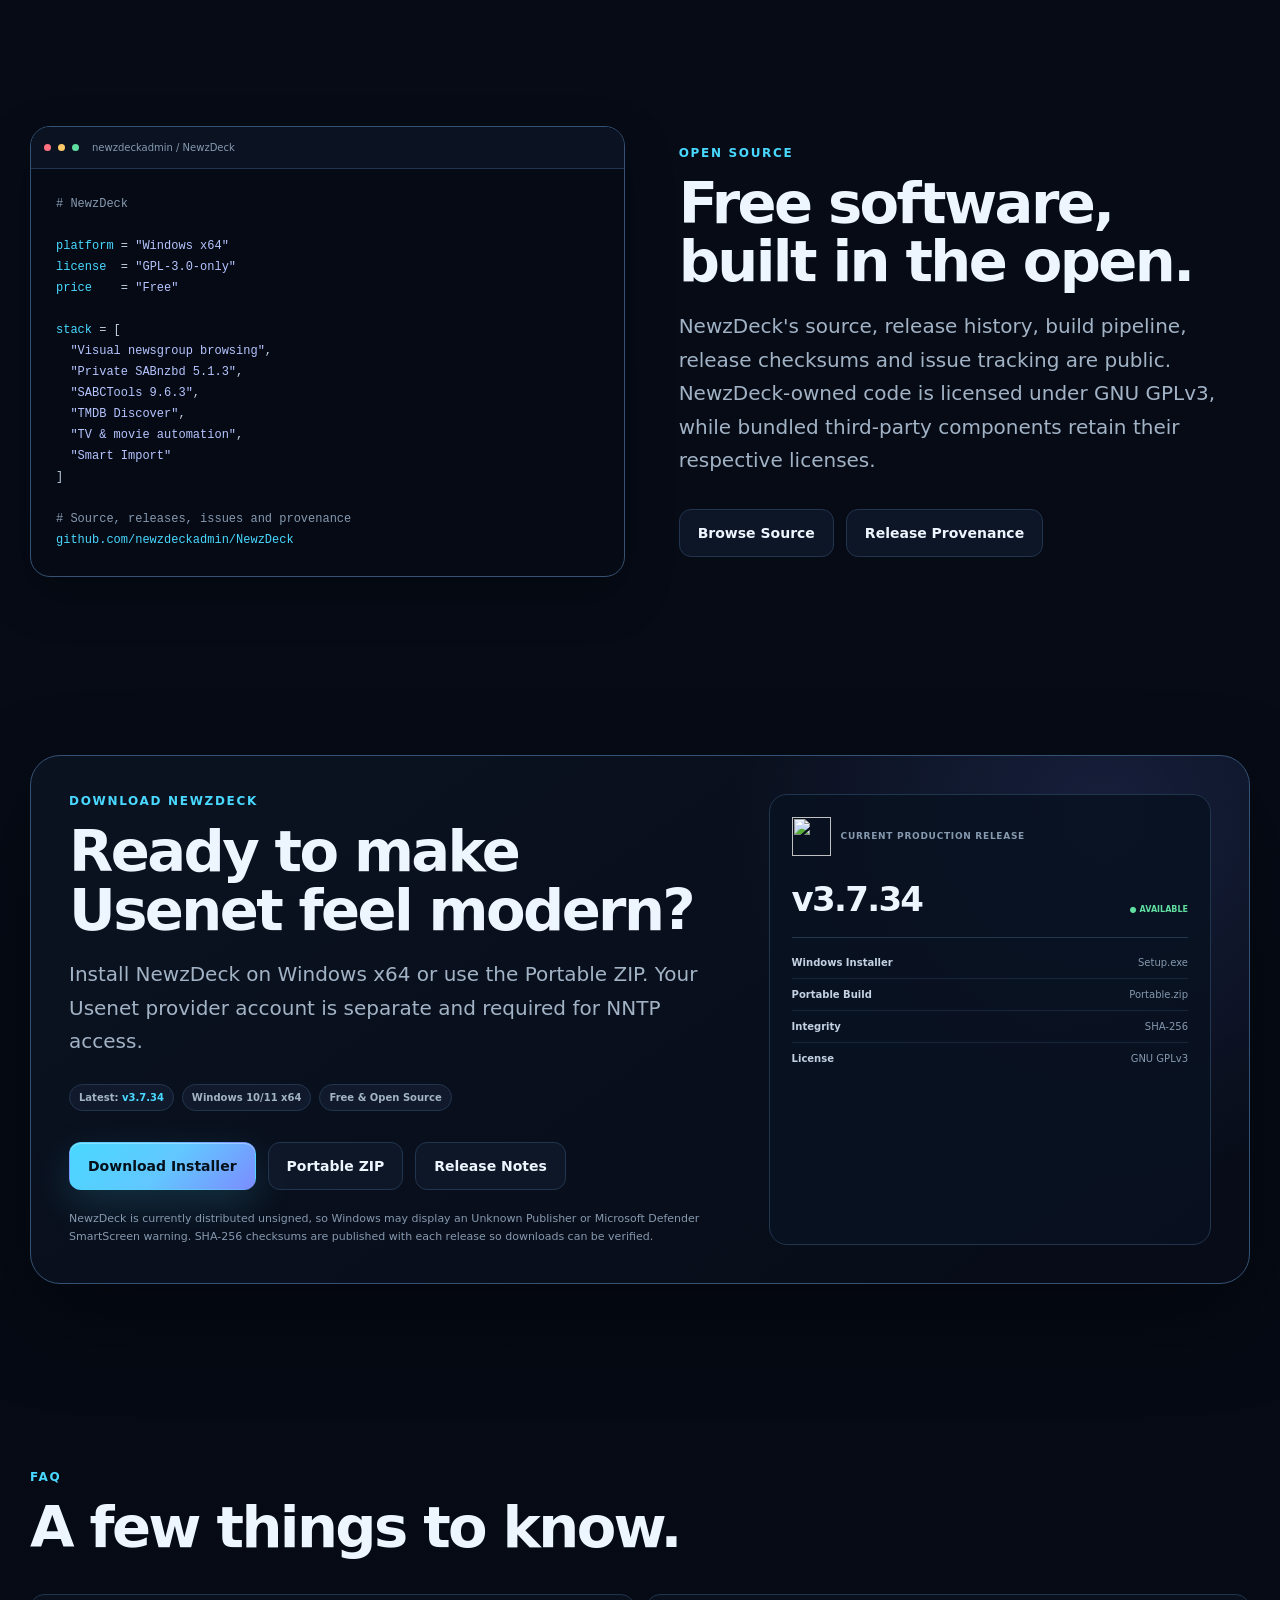
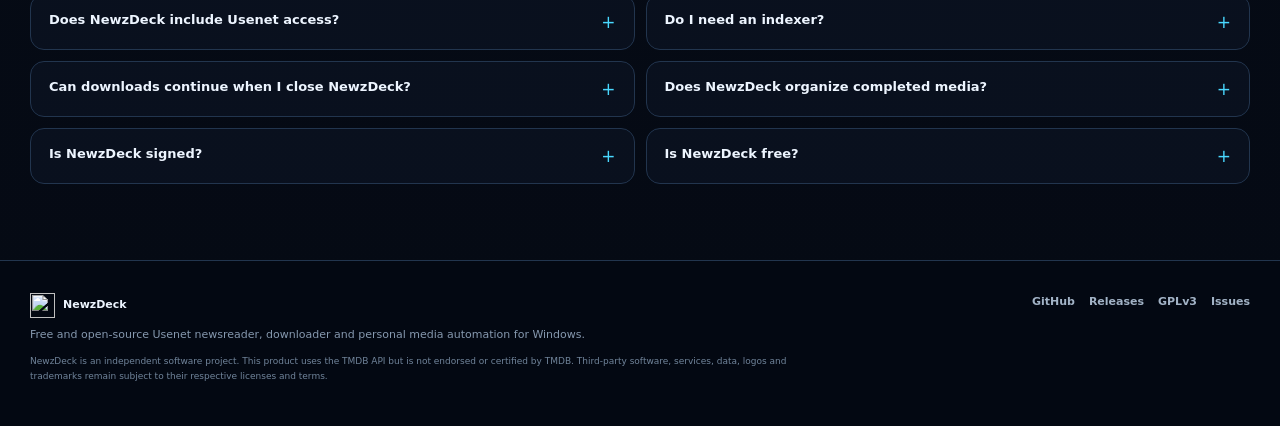
==== commit e5dffc17: "Release NewzDeck v3.7.34 - Windows CI Recovery & Path-Identity Regression Correction" ====
--- a/index.html
+++ b/index.html
@@ -591,7 +591,7 @@
             <a class="btn btn-secondary" href="https://github.com/newzdeckadmin/NewzDeck" target="_blank" rel="noopener">View on GitHub</a>
           </div>
           <div class="hero-meta">
-            <span><b>●</b><strong id="heroVersion">v3.7.33</strong> production</span>
+            <span><b>●</b><strong id="heroVersion">v3.7.34</strong> production</span>
             <span>Windows 10/11 x64</span>
             <span>GNU GPLv3</span>
           </div>
@@ -734,7 +734,7 @@
           <h2>Ready to make Usenet feel modern?</h2>
           <p class="lead">Install NewzDeck on Windows x64 or use the Portable ZIP. Your Usenet provider account is separate and required for NNTP access.</p>
           <div class="release-line">
-            <span class="release-pill">Latest: <strong id="downloadVersion">v3.7.33</strong></span>
+            <span class="release-pill">Latest: <strong id="downloadVersion">v3.7.34</strong></span>
             <span class="release-pill">Windows 10/11 x64</span>
             <span class="release-pill">Free & Open Source</span>
           </div>
@@ -747,7 +747,7 @@
         </div>
         <aside class="release-box">
           <div class="release-brand"><img src="https://raw.githubusercontent.com/newzdeckadmin/NewzDeck/main/assets/NewzDeck.png" alt="" /><div class="label">Current production release</div></div>
-          <div class="release-version"><strong id="releaseVersion">v3.7.33</strong><span>● AVAILABLE</span></div>
+          <div class="release-version"><strong id="releaseVersion">v3.7.34</strong><span>● AVAILABLE</span></div>
           <div class="release-list">
             <div class="release-row"><b>Windows Installer</b><span id="installerSize">Setup.exe</span></div>
             <div class="release-row"><b>Portable Build</b><span id="portableSize">Portable.zip</span></div>
@@ -829,7 +829,7 @@
     fetch(RELEASE_API, { headers: { Accept: 'application/vnd.github+json' } })
       .then(r => r.ok ? r.json() : Promise.reject(new Error('release lookup failed')))
       .then(release => {
-        const version = release.tag_name || 'v3.7.33';
+        const version = release.tag_name || 'v3.7.34';
         ['heroVersion', 'downloadVersion', 'releaseVersion'].forEach(id => {
           const el = document.getElementById(id);
           if (el) el.textContent = version;
